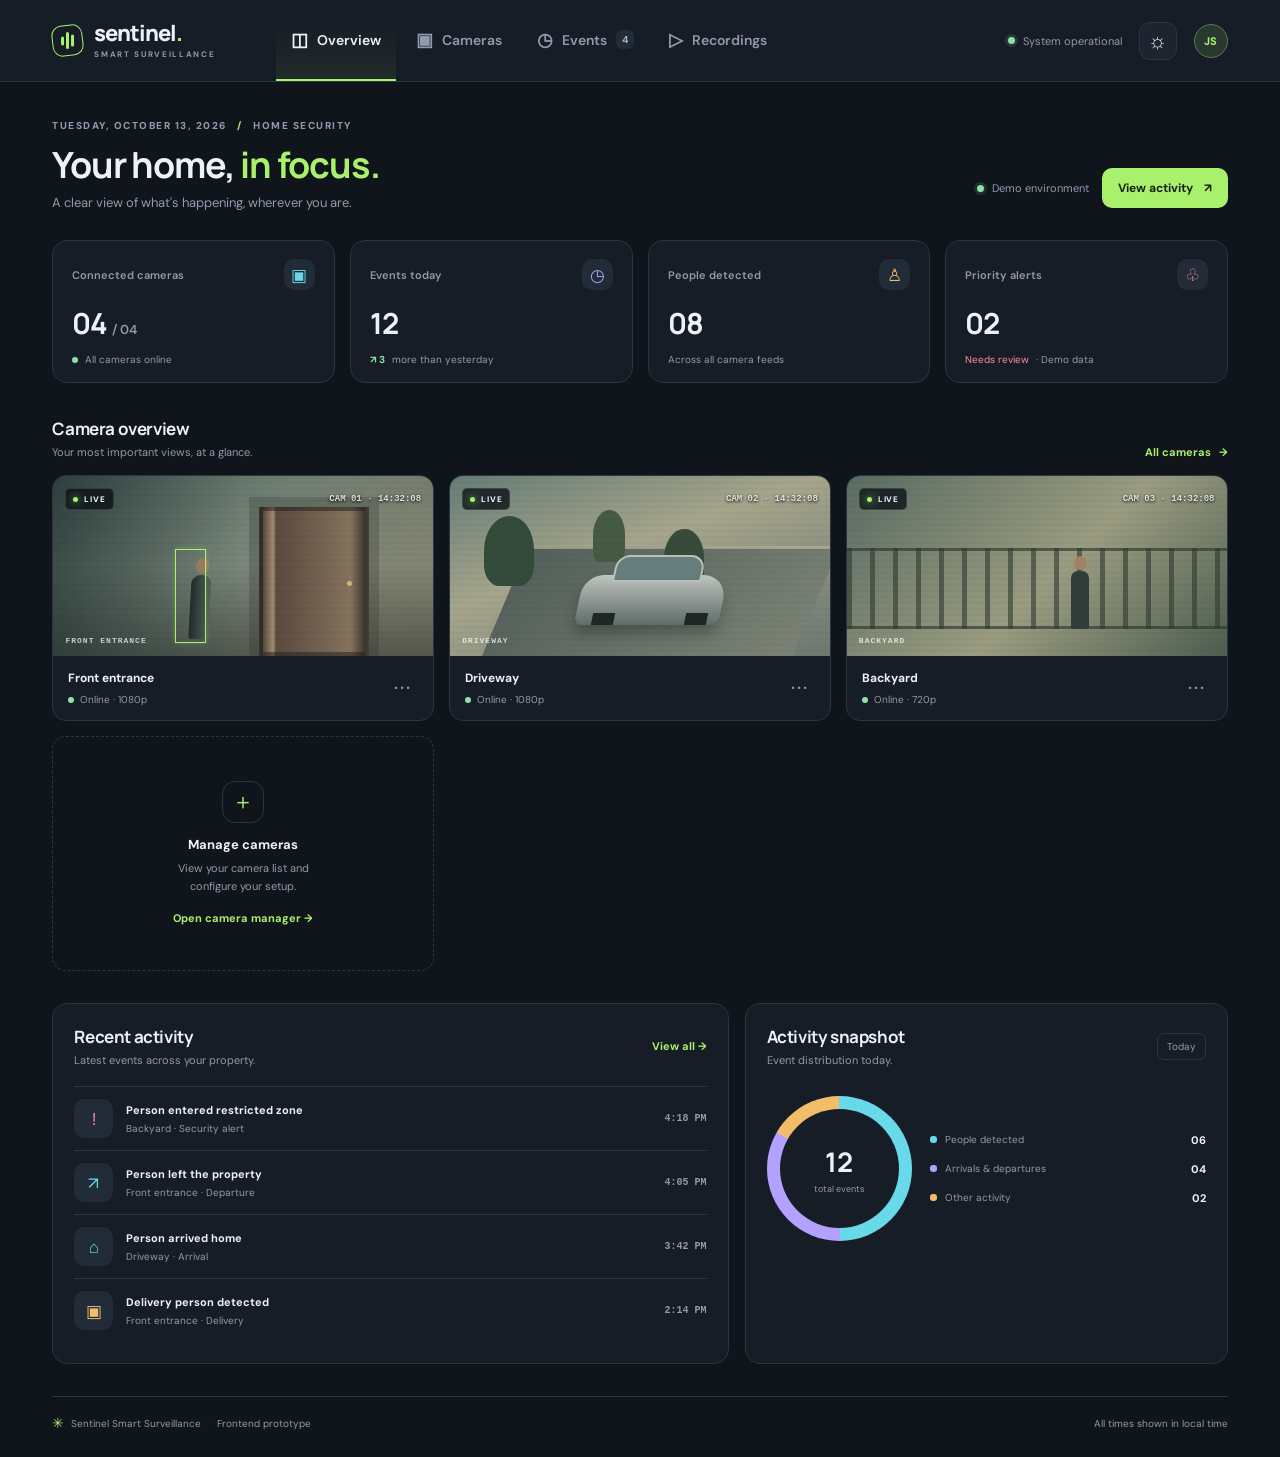
==== index.html @ b03c3290 "Initial commit: Smart Surviliance" ====
<!doctype html>
<html lang="en">
<head>
  <meta charset="utf-8">
  <meta name="viewport" content="width=device-width, initial-scale=1">
  <meta name="theme-color" content="#11151d">
  <title>Sentinel — Smart Surveillance</title>
  <link rel="preconnect" href="https://fonts.googleapis.com">
  <link rel="preconnect" href="https://fonts.gstatic.com" crossorigin>
  <link href="https://fonts.googleapis.com/css2?family=DM+Sans:wght@400;500;600;700&family=Manrope:wght@400;500;600;700;800&display=swap" rel="stylesheet">
  <link rel="stylesheet" href="styles.css">
</head>
<body>
  <div class="app-shell">
    <header class="topbar">
      <a class="brand" href="#" aria-label="Sentinel home" data-page="overview">
        <span class="brand-mark"><span></span><span></span><span></span></span>
        <span class="brand-name">sentinel<span class="brand-dot">.</span><small>SMART SURVEILLANCE</small></span>
      </a>
      <nav class="main-nav" aria-label="Main navigation">
        <button class="nav-link active" data-page="overview"><span class="nav-icon">◫</span> Overview</button>
        <button class="nav-link" data-page="cameras"><span class="nav-icon">▣</span> Cameras</button>
        <button class="nav-link" data-page="events"><span class="nav-icon">◷</span> Events <span class="nav-count">4</span></button>
        <button class="nav-link" data-page="recordings"><span class="nav-icon">▷</span> Recordings</button>
      </nav>
      <div class="top-actions">
        <div class="system-status"><span class="status-dot"></span><span>System operational</span></div>
        <button id="themeToggle" class="icon-button theme-toggle" aria-label="Switch to light mode" title="Switch theme"><span id="themeIcon">☼</span></button>
        <button class="avatar" title="Demo profile">JS</button>
      </div>
      <button class="mobile-menu" id="mobileMenu" aria-label="Toggle navigation">☰</button>
    </header>

    <main class="main-content">
      <section class="page-view active" id="page-overview">
        <div class="page-heading">
          <div><p class="eyebrow">TUESDAY, OCTOBER 13, 2026 <span class="eyebrow-separator">/</span> HOME SECURITY</p><h1>Your home, <span>in focus.</span></h1><p class="subheading">A clear view of what's happening, wherever you are.</p></div>
          <div class="heading-actions"><span class="last-updated"><span class="status-dot"></span> Demo environment</span><button class="button button-primary" data-page="events">View activity <span>↗</span></button></div>
        </div>

        <div class="stats-grid">
          <article class="stat-card"><div class="stat-top"><span class="stat-label">Connected cameras</span><span class="stat-icon cyan">▣</span></div><div class="stat-value">04 <span class="stat-unit">/ 04</span></div><div class="stat-foot"><span class="mini-dot green"></span> All cameras online</div></article>
          <article class="stat-card"><div class="stat-top"><span class="stat-label">Events today</span><span class="stat-icon violet">◷</span></div><div class="stat-value">12</div><div class="stat-foot"><span class="trend-up">↗ 3</span> more than yesterday</div></article>
          <article class="stat-card"><div class="stat-top"><span class="stat-label">People detected</span><span class="stat-icon amber">♙</span></div><div class="stat-value">08</div><div class="stat-foot">Across all camera feeds</div></article>
          <article class="stat-card"><div class="stat-top"><span class="stat-label">Priority alerts</span><span class="stat-icon rose">♧</span></div><div class="stat-value">02</div><div class="stat-foot"><span class="alert-word">Needs review</span> · Demo data</div></article>
        </div>

        <div class="section-heading"><div><h2>Camera overview</h2><p>Your most important views, at a glance.</p></div><button class="text-button" data-page="cameras">All cameras <span>→</span></button></div>
        <div class="camera-grid">
          <article class="camera-card"><div class="camera-image scene-entry"><div class="camera-overlay"><span class="live-pill"><i></i> LIVE</span><span class="camera-time">CAM 01 · 14:32:08</span></div><div class="scene-label">FRONT ENTRANCE</div><div class="scene-door"></div><div class="scene-person"></div><div class="detection-box"></div></div><div class="camera-info"><div><h3>Front entrance</h3><p><span class="mini-dot green"></span> Online · 1080p</p></div><button class="more-button" aria-label="Camera options">···</button></div></article>
          <article class="camera-card"><div class="camera-image scene-drive"><div class="camera-overlay"><span class="live-pill"><i></i> LIVE</span><span class="camera-time">CAM 02 · 14:32:08</span></div><div class="scene-label">DRIVEWAY</div><div class="drive-ground"></div><div class="drive-car"></div><div class="drive-tree"></div></div><div class="camera-info"><div><h3>Driveway</h3><p><span class="mini-dot green"></span> Online · 1080p</p></div><button class="more-button" aria-label="Camera options">···</button></div></article>
          <article class="camera-card"><div class="camera-image scene-back"><div class="camera-overlay"><span class="live-pill"><i></i> LIVE</span><span class="camera-time">CAM 03 · 14:32:08</span></div><div class="scene-label">BACKYARD</div><div class="back-fence"></div><div class="back-person"></div></div><div class="camera-info"><div><h3>Backyard</h3><p><span class="mini-dot green"></span> Online · 720p</p></div><button class="more-button" aria-label="Camera options">···</button></div></article>
          <article class="camera-card add-camera-card" data-page="cameras"><div class="add-camera-inner"><span class="add-camera-icon">＋</span><h3>Manage cameras</h3><p>View your camera list and configure your setup.</p><span class="text-button">Open camera manager →</span></div></article>
        </div>

        <div class="lower-grid">
          <section class="panel recent-panel"><div class="section-heading compact"><div><h2>Recent activity</h2><p>Latest events across your property.</p></div><button class="text-button" data-page="events">View all →</button></div><div class="event-list mini-events" id="overviewEvents"></div></section>
          <section class="panel activity-panel"><div class="section-heading compact"><div><h2>Activity snapshot</h2><p>Event distribution today.</p></div><span class="period-chip">Today</span></div><div class="chart-wrap"><div class="donut-chart"><div class="donut-center"><strong>12</strong><span>total events</span></div></div><div class="chart-legend"><div><span class="legend-dot cyan-bg"></span><span>People detected</span><strong>06</strong></div><div><span class="legend-dot violet-bg"></span><span>Arrivals & departures</span><strong>04</strong></div><div><span class="legend-dot amber-bg"></span><span>Other activity</span><strong>02</strong></div></div></div></section>
        </div>
        <footer class="footer-note"><span>✳</span> Sentinel Smart Surveillance <span class="footer-divider">·</span> Frontend prototype <span class="footer-right">All times shown in local time</span></footer>
      </section>

      <section class="page-view" id="page-cameras">
        <div class="page-heading"><div><p class="eyebrow">MONITORING <span class="eyebrow-separator">/</span> CAMERA NETWORK</p><h1>Camera <span>overview.</span></h1><p class="subheading">Your connected views, organized in one place.</p></div><div class="heading-actions"><span class="last-updated"><span class="status-dot"></span> 4 cameras configured</span></div></div>
        <div class="filter-bar"><div class="filter-description"><strong>All cameras</strong><span>4 devices · sample interface</span></div><select id="cameraFilter" aria-label="Filter cameras"><option value="all">All statuses</option><option value="online">Online</option><option value="offline">Offline</option></select></div>
        <div class="camera-grid camera-grid-large" id="allCameras">
          <article class="camera-card" data-status="online"><div class="camera-image scene-entry"><div class="camera-overlay"><span class="live-pill"><i></i> LIVE</span><span class="camera-time">CAM 01</span></div><div class="scene-label">FRONT ENTRANCE</div><div class="scene-door"></div><div class="scene-person"></div><div class="detection-box"></div></div><div class="camera-info"><div><h3>Front entrance</h3><p><span class="mini-dot green"></span> Online · 1080p · 24 FPS</p></div><button class="button button-secondary small" data-demo="camera">Open feed</button></div></article>
          <article class="camera-card" data-status="online"><div class="camera-image scene-drive"><div class="camera-overlay"><span class="live-pill"><i></i> LIVE</span><span class="camera-time">CAM 02</span></div><div class="scene-label">DRIVEWAY</div><div class="drive-ground"></div><div class="drive-car"></div><div class="drive-tree"></div></div><div class="camera-info"><div><h3>Driveway</h3><p><span class="mini-dot green"></span> Online · 1080p · 24 FPS</p></div><button class="button button-secondary small" data-demo="camera">Open feed</button></div></article>
          <article class="camera-card" data-status="online"><div class="camera-image scene-back"><div class="camera-overlay"><span class="live-pill"><i></i> LIVE</span><span class="camera-time">CAM 03</span></div><div class="scene-label">BACKYARD</div><div class="back-fence"></div><div class="back-person"></div></div><div class="camera-info"><div><h3>Backyard</h3><p><span class="mini-dot green"></span> Online · 720p · 20 FPS</p></div><button class="button button-secondary small" data-demo="camera">Open feed</button></div></article>
          <article class="camera-card" data-status="online"><div class="camera-image scene-hall"><div class="camera-overlay"><span class="live-pill"><i></i> LIVE</span><span class="camera-time">CAM 04</span></div><div class="scene-label">LIVING ROOM</div><div class="hall-window"></div><div class="hall-sofa"></div><div class="hall-lamp"></div></div><div class="camera-info"><div><h3>Living room</h3><p><span class="mini-dot green"></span> Online · 1080p · 25 FPS</p></div><button class="button button-secondary small" data-demo="camera">Open feed</button></div></article>
        </div>
        <footer class="footer-note"><span>✳</span> Sentinel Smart Surveillance <span class="footer-divider">·</span> Frontend prototype</footer>
      </section>

      <section class="page-view" id="page-events">
        <div class="page-heading"><div><p class="eyebrow">ACTIVITY CENTER <span class="eyebrow-separator">/</span> EVENT HISTORY</p><h1>Every moment, <span>accounted for.</span></h1><p class="subheading">Search activity and jump to the moment that matters.</p></div><div class="heading-actions"><button class="button button-secondary" id="exportEvents">↓ Export CSV</button></div></div>
        <div class="event-stats"><div><span class="event-stat-label">Events today</span><strong id="eventCount">8</strong></div><div><span class="event-stat-label">Cameras involved</span><strong>4</strong></div><div><span class="event-stat-label">Need review</span><strong>2</strong></div><div><span class="event-stat-label">Latest activity</span><strong class="latest-time">4:18 PM</strong></div></div>
        <div class="filter-bar event-filters"><div class="search-wrap"><span>⌕</span><input type="search" id="eventSearch" placeholder="Search events, cameras..." aria-label="Search events"></div><select id="eventTypeFilter" aria-label="Filter by event type"><option value="all">All event types</option><option value="arrival">Arrivals & departures</option><option value="person">Person detected</option><option value="delivery">Delivery</option><option value="alert">Security alerts</option></select><select id="eventCameraFilter" aria-label="Filter by camera"><option value="all">All cameras</option><option>Front entrance</option><option>Driveway</option><option>Backyard</option><option>Living room</option></select><input type="date" id="eventDateFilter" aria-label="Filter by date"></div>
        <div class="timeline-layout"><div class="timeline-column"><div class="timeline-date"><span class="date-line"></span><span>TODAY · TUESDAY, OCT 13</span><span class="date-line"></span></div><div class="event-list full-events" id="eventList"></div><div class="empty-state hidden" id="emptyEvents"><span>⌕</span><h3>No events found</h3><p>Try adjusting your search or filters.</p><button class="button button-secondary" id="clearFilters">Clear filters</button></div></div>
          <aside class="panel timeline-aside"><span class="aside-icon">◷</span><h3>Nothing slips by.</h3><p>Every detected moment is organized into a searchable timeline, so reviewing activity is simple.</p><div class="aside-divider"></div><div class="aside-stat"><span>Timeline coverage</span><strong>24 hours</strong></div><div class="aside-stat"><span>Clip retention</span><strong>30 days</strong></div><p class="aside-disclaimer">Demo values for prototype only. Recording and retention depend on future backend configuration.</p></aside>
        </div>
        <footer class="footer-note"><span>✳</span> Sentinel Smart Surveillance <span class="footer-divider">·</span> Event data is illustrative <span class="footer-right">Timestamps are sample values</span></footer>
      </section>

      <section class="page-view" id="page-recordings">
        <div class="page-heading"><div><p class="eyebrow">VIDEO LIBRARY <span class="eyebrow-separator">/</span> FOOTAGE</p><h1>Find the <span>moment.</span></h1><p class="subheading">Browse recorded clips by date, camera, or event.</p></div><div class="heading-actions"><button class="button button-primary" id="uploadButton">＋ Add sample video</button><input type="file" id="videoUpload" accept="video/*" hidden></div></div>
        <div class="recording-callout"><span class="callout-icon">▷</span><div><strong>Your footage library starts here.</strong><p>This prototype uses sample entries. Add a local video to preview it in this browser session.</p></div></div>
        <div class="filter-bar"><div class="filter-description"><strong>Recent recordings</strong><span id="recordingCount">3 sample clips</span></div><select id="recordingCameraFilter"><option value="all">All cameras</option><option>Front entrance</option><option>Driveway</option><option>Backyard</option><option>Living room</option></select></div>
        <div class="recording-grid" id="recordingGrid">
          <article class="recording-card" data-camera="Front entrance"><div class="recording-thumb scene-entry"><span class="recording-duration">01:24</span><span class="recording-play">▷</span><span class="recording-camera-label">CAM 01</span></div><div class="recording-info"><h3>Delivery at the front door</h3><p>Front entrance <span>·</span> Today, 2:14 PM</p><button class="text-button recording-open" data-sample="delivery">View details →</button></div></article>
          <article class="recording-card" data-camera="Driveway"><div class="recording-thumb scene-drive"><span class="recording-duration">00:48</span><span class="recording-play">▷</span><span class="recording-camera-label">CAM 02</span></div><div class="recording-info"><h3>Arrival at driveway</h3><p>Driveway <span>·</span> Today, 3:42 PM</p><button class="text-button recording-open" data-sample="arrival">View details →</button></div></article>
          <article class="recording-card" data-camera="Backyard"><div class="recording-thumb scene-back"><span class="recording-duration">02:06</span><span class="recording-play">▷</span><span class="recording-camera-label">CAM 03</span></div><div class="recording-info"><h3>Backyard activity</h3><p>Backyard <span>·</span> Today, 4:18 PM</p><button class="text-button recording-open" data-sample="intrusion">View details →</button></div></article>
        </div>
        <div class="uploaded-preview hidden" id="uploadedPreview"><div class="uploaded-preview-head"><div><h2>Local video preview</h2><p>This file stays in your browser session; it isn't uploaded to a server.</p></div><button class="icon-button" id="closePreview" aria-label="Close video preview">×</button></div><video id="previewVideo" controls playsinline></video></div>
        <footer class="footer-note"><span>✳</span> Sentinel Smart Surveillance <span class="footer-divider">·</span> Local prototype</footer>
      </section>
    </main>
  </div>

  <div class="modal-backdrop hidden" id="eventModal" role="dialog" aria-modal="true" aria-labelledby="modalTitle">
    <div class="event-modal"><button class="modal-close" id="closeModal" aria-label="Close details">×</button><div class="modal-preview scene-entry" id="modalPreview"><span class="modal-camera-tag">CAM 01</span><span class="modal-play">▷</span></div><div class="modal-body"><p class="eyebrow" id="modalEyebrow">EVENT DETAILS</p><h2 id="modalTitle">Delivery person detected</h2><p id="modalDescription"></p><div class="modal-meta"><div><span>Camera</span><strong id="modalCamera"></strong></div><div><span>Timestamp</span><strong id="modalTimestamp"></strong></div><div><span>Event type</span><strong id="modalType"></strong></div><div><span>Clip duration</span><strong id="modalDuration"></strong></div></div><p class="modal-note">This is mock event data. Video playback will be connected when the backend is implemented.</p></div></div>
  </div>
  <div class="toast" id="toast" role="status" aria-live="polite"></div>
  <script src="script.js"></script>
</body>
</html>
---- styles.css ----
:root {
  color-scheme: dark;
  --bg: #10141b;
  --surface: #171d26;
  --surface-2: #1c2430;
  --surface-3: #222c39;
  --line: #2b3543;
  --text: #edf2f8;
  --muted: #8f9bad;
  --soft: #bac4d2;
  --accent: #a9f16c;
  --accent-ink: #172111;
  --cyan: #68d9e9;
  --violet: #b4a0ff;
  --amber: #f1bd69;
  --rose: #ff8c9c;
  --green: #8ee2a4;
  --shadow: 0 18px 45px rgba(0,0,0,.16);
}
[data-theme="light"] {
  color-scheme: light;
  --bg: #f4f6f8;
  --surface: #ffffff;
  --surface-2: #f7f9fb;
  --surface-3: #edf1f5;
  --line: #e0e5eb;
  --text: #18212c;
  --muted: #778394;
  --soft: #526071;
  --accent: #a4e965;
  --accent-ink: #203014;
  --cyan: #159aaf;
  --violet: #7762d6;
  --amber: #ad7418;
  --rose: #d34f68;
  --green: #26864a;
  --shadow: 0 16px 38px rgba(20,35,55,.07);
}
* { box-sizing: border-box; }
html { scroll-behavior: smooth; }
body { margin: 0; background: var(--bg); color: var(--text); font-family: "DM Sans", sans-serif; font-size: 14px; transition: background .2s, color .2s; }
button, input, select { font: inherit; }
button { cursor: pointer; }
button:focus-visible, input:focus-visible, select:focus-visible { outline: 2px solid var(--cyan); outline-offset: 3px; }
.app-shell { max-width: 1600px; margin: 0 auto; min-height: 100vh; }
.topbar { min-height: 82px; padding: 0 4.1%; display: flex; align-items: center; gap: 34px; border-bottom: 1px solid var(--line); background: var(--surface); position: sticky; top: 0; z-index: 20; }
.brand { display: flex; align-items: center; gap: 11px; text-decoration: none; color: var(--text); min-width: 190px; }
.brand-mark { width: 31px; height: 31px; border: 1.5px solid var(--accent); border-radius: 10px; display: flex; align-items: center; justify-content: center; gap: 2px; transform: rotate(-7deg); }
.brand-mark span { display: block; width: 3px; border-radius: 3px; background: var(--accent); transform: rotate(7deg); }
.brand-mark span:nth-child(1) { height: 9px; }.brand-mark span:nth-child(2) { height: 17px; }.brand-mark span:nth-child(3) { height: 12px; }
.brand-name { font: 800 22px Manrope, sans-serif; letter-spacing: -1.1px; line-height: 1; }
.brand-dot { color: var(--accent); }
.brand-name small { display: block; margin-top: 5px; font: 700 8px "DM Sans",sans-serif; letter-spacing: 1.65px; color: var(--muted); }
.main-nav { align-self: stretch; display: flex; align-items: center; gap: 5px; flex: 1; }
.nav-link { height: 100%; border: 0; border-bottom: 2px solid transparent; padding: 0 15px; background: transparent; color: var(--muted); display: flex; align-items: center; gap: 9px; font-weight: 600; white-space: nowrap; transition: color .2s, background .2s; }
.nav-link:hover { color: var(--text); }.nav-link.active { color: var(--text); border-bottom-color: var(--accent); background: linear-gradient(0deg, color-mix(in srgb, var(--accent) 7%, transparent), transparent 70%); }
.nav-icon { font-size: 18px; line-height: 1; }.nav-count { font-size: 10px; border-radius: 6px; padding: 3px 6px; background: var(--surface-3); color: var(--soft); }
.top-actions { display: flex; align-items: center; gap: 17px; margin-left: auto; }
.system-status, .last-updated { display: flex; align-items: center; gap: 8px; color: var(--muted); font-size: 11px; white-space: nowrap; }
.status-dot, .mini-dot { display: inline-block; width: 7px; height: 7px; border-radius: 50%; background: var(--green); box-shadow: 0 0 0 3px color-mix(in srgb, var(--green) 13%, transparent); flex: 0 0 auto; }
.icon-button { width: 38px; height: 38px; border-radius: 11px; border: 1px solid var(--line); background: var(--surface-2); color: var(--text); display: inline-grid; place-items: center; font-size: 21px; transition: transform .15s, background .2s; }
.icon-button:hover { transform: translateY(-1px); background: var(--surface-3); }
.avatar { width: 34px; height: 34px; border: 1px solid color-mix(in srgb, var(--accent) 35%, var(--line)); background: color-mix(in srgb, var(--accent) 13%, var(--surface)); color: var(--accent); border-radius: 50%; font-size: 11px; font-weight: 800; }
.mobile-menu { display: none; background: transparent; color: var(--text); border: 0; font-size: 23px; }
.main-content { padding: 37px 4.1% 25px; }
.page-view { display: none; animation: fadeIn .25s ease; }.page-view.active { display: block; }
@keyframes fadeIn { from { opacity: .35; transform: translateY(4px); } to { opacity: 1; transform: translateY(0); } }
.page-heading { display: flex; justify-content: space-between; align-items: flex-end; gap: 24px; margin-bottom: 29px; }
.eyebrow { margin: 0 0 11px; font-size: 10px; font-weight: 800; letter-spacing: 1.5px; color: var(--muted); }.eyebrow-separator { margin: 0 7px; color: var(--accent); }
h1, h2, h3, p { margin-top: 0; }
h1 { margin-bottom: 8px; font: 700 clamp(27px, 3vw, 36px)/1.2 Manrope, sans-serif; letter-spacing: -1.2px; }h1 span { color: var(--accent); }
.subheading { color: var(--muted); font-size: 13px; margin: 0; }.heading-actions { display: flex; align-items: center; gap: 13px; padding-bottom: 3px; }
.button { border-radius: 10px; padding: 11px 15px; display: inline-flex; align-items: center; justify-content: center; gap: 11px; font-weight: 700; font-size: 12px; border: 1px solid transparent; transition: transform .15s, background .2s; white-space: nowrap; }
.button:hover { transform: translateY(-1px); }.button-primary { background: var(--accent); color: var(--accent-ink); }.button-primary:hover { filter: brightness(1.04); }
.button-secondary { border-color: var(--line); background: var(--surface); color: var(--soft); }.button-secondary:hover { background: var(--surface-2); color: var(--text); }.button.small { padding: 8px 11px; font-size: 11px; }
.text-button { padding: 0; border: 0; background: transparent; color: var(--accent); font-weight: 700; font-size: 11px; display: inline-flex; gap: 8px; align-items: center; white-space: nowrap; }.text-button:hover { opacity: .8; }
.stats-grid { display: grid; grid-template-columns: repeat(4, minmax(0, 1fr)); gap: 15px; margin-bottom: 34px; }
.stat-card { border: 1px solid var(--line); border-radius: 15px; background: var(--surface); padding: 18px 19px 16px; min-width: 0; }
.stat-top { display: flex; justify-content: space-between; align-items: center; gap: 10px; }.stat-label { color: var(--muted); font-size: 11px; font-weight: 600; }.stat-icon { width: 31px; height: 31px; display: grid; place-items: center; border-radius: 10px; font-size: 17px; background: var(--surface-3); }.stat-icon.cyan { color: var(--cyan); }.stat-icon.violet { color: var(--violet); }.stat-icon.amber { color: var(--amber); }.stat-icon.rose { color: var(--rose); }
.stat-value { font: 700 29px Manrope,sans-serif; letter-spacing: -1px; margin: 13px 0 10px; }.stat-unit { font: 600 13px "DM Sans",sans-serif; color: var(--muted); letter-spacing: 0; }.stat-foot { display: flex; align-items: center; gap: 7px; font-size: 10px; color: var(--muted); }.trend-up { color: var(--green); font-weight: 700; }.alert-word { color: var(--rose); }.mini-dot { width: 6px; height: 6px; box-shadow: none; }.mini-dot.green { background: var(--green); }
.section-heading { display: flex; justify-content: space-between; align-items: flex-end; gap: 16px; margin-bottom: 16px; }.section-heading h2 { font: 700 17px Manrope,sans-serif; letter-spacing: -.4px; margin-bottom: 5px; }.section-heading p { margin: 0; font-size: 11px; color: var(--muted); }.section-heading.compact { margin-bottom: 19px; align-items: center; }
.camera-grid { display: grid; grid-template-columns: repeat(3, minmax(0, 1fr)); gap: 15px; margin-bottom: 32px; }.camera-card { border: 1px solid var(--line); background: var(--surface); border-radius: 14px; overflow: hidden; min-width: 0; }.camera-image { height: 180px; position: relative; overflow: hidden; background: #283a3c; isolation: isolate; }.camera-image::before, .recording-thumb::before, .modal-preview::before { content: ""; position: absolute; inset: 0; z-index: 2; pointer-events: none; background: repeating-linear-gradient(0deg, transparent 0 4px, rgba(0,0,0,.1) 5px 6px); opacity: .35; }
.camera-overlay { position: absolute; top: 12px; left: 12px; right: 12px; z-index: 4; display: flex; align-items: center; justify-content: space-between; gap: 8px; }.live-pill { background: rgba(10,16,21,.78); border: 1px solid rgba(255,255,255,.14); color: #f7fbff; font-size: 8px; font-weight: 800; letter-spacing: .8px; padding: 5px 7px; border-radius: 5px; display: inline-flex; align-items: center; gap: 6px; }.live-pill i { width: 5px; height: 5px; background: #a9f16c; border-radius: 50%; box-shadow: 0 0 8px #a9f16c; }.camera-time { font: 600 9px monospace; color: rgba(255,255,255,.82); text-shadow: 0 1px 3px #000; }.scene-label { position: absolute; z-index: 3; bottom: 11px; left: 12px; font: 700 8px monospace; letter-spacing: 1px; color: rgba(255,255,255,.72); }
.scene-entry { background: linear-gradient(135deg,#3a4c4c 0%,#758477 45%,#a59e85 100%); }.scene-entry::after { content:""; position:absolute; inset:0; background: linear-gradient(90deg,rgba(17,32,30,.3),transparent 50%,rgba(15,27,28,.15)), linear-gradient(0deg,rgba(14,22,24,.45),transparent 50%); }
.scene-door { position:absolute; bottom:0; right:17%; width:29%; height:83%; background:linear-gradient(90deg,#57483d,#a08b70 10%,#5b4a3e 13%,#85735e 86%,#3b3730); border:4px solid rgba(35,36,31,.55); box-shadow:0 0 0 10px rgba(40,46,37,.25); z-index:1; }.scene-door::after { content:""; position:absolute; right:12%; top:50%; width:5px; height:5px; border-radius:50%; background:#d4b675; }
.scene-person { position:absolute; z-index:2; width:20px; height:64px; bottom:17px; left:36%; background:linear-gradient(90deg,#202b2a,#52615b); border-radius:9px 9px 3px 3px; transform:skew(-3deg); }.scene-person::before { content:""; position:absolute; top:-17px; left:4px; width:13px; height:16px; border-radius:50%; background:#9a7860; }.detection-box { position:absolute; z-index:3; left:32%; bottom:13px; height:94px; width:31px; border:1px solid #a9f16c; box-shadow:0 0 5px rgba(169,241,108,.3); }
.scene-drive { background:linear-gradient(160deg,#657c76,#a6a58b 42%,#6b7770); }.drive-ground { position:absolute; bottom:-24%; left:12%; width:82%; height:85%; background:linear-gradient(120deg,#535f5a,#7e8577); transform:skew(-23deg); border-top:3px solid rgba(211,208,173,.5); }.drive-car { position:absolute; z-index:2; bottom:17%; left:34%; width:38%; height:28%; background:linear-gradient(#bfc4be,#5e6c6a); border-radius:20px 25px 8px 8px; box-shadow:0 9px 13px rgba(0,0,0,.25); transform:skew(-12deg); }.drive-car::before { content:""; position:absolute; left:20%; right:18%; top:-40%; height:45%; background:#677d7b; border-radius:13px 15px 2px 2px; border:2px solid #b6c1b8; }.drive-car::after { content:""; position:absolute; bottom:0; left:12%; width:15%; height:12px; background:#202626; box-shadow:93px 0 #202626; }.drive-tree { position:absolute; top:22%; left:9%; width:50px; height:70px; background:#344b3c; border-radius:50% 48% 30% 30%; box-shadow:100px -15px 0 -9px #465b43, 175px 8px 0 -5px #384b3a; }
.scene-back { background:linear-gradient(135deg,#596b62,#9a9c80 55%,#4d5d50); }.back-fence { position:absolute; bottom:15%; left:0; right:0; height:45%; border-top:3px solid rgba(47,58,48,.65); border-bottom:3px solid rgba(47,58,48,.65); background:repeating-linear-gradient(90deg,rgba(45,57,47,.6) 0 5px,transparent 5px 23px); }.back-person { position:absolute; z-index:2; bottom:15%; left:59%; width:18px; height:58px; background:#313d38; border-radius:7px 7px 2px 2px; }.back-person::before { content:""; position:absolute; top:-15px; left:3px; width:13px; height:14px; border-radius:50%; background:#a18068; }
.scene-hall { background:linear-gradient(120deg,#7b786a,#c2b59b 40%,#736e5e); }.hall-window { position:absolute; top:15%; left:14%; width:28%; height:40%; border:7px solid #574f42; background:linear-gradient(135deg,#99b7b3,#dae0ca); }.hall-sofa { position:absolute; bottom:13%; left:20%; width:60%; height:35%; background:#6b6d60; border-radius:10px 10px 2px 2px; box-shadow:inset 0 8px rgba(255,255,255,.08); }.hall-lamp { position:absolute; right:13%; top:20%; width:5px; height:60px; background:#4b473c; }.hall-lamp::before { content:""; position:absolute; top:-8px; left:-12px; width:29px; height:20px; background:#e5d9b8; border-radius:50% 50% 3px 3px; }
.camera-info { display: flex; justify-content: space-between; align-items: center; padding: 14px 15px; gap: 8px; }.camera-info h3, .recording-info h3 { font-size: 12px; font-weight: 700; margin: 0 0 7px; }.camera-info p, .recording-info p { margin: 0; font-size: 10px; color: var(--muted); display: flex; align-items: center; gap: 6px; }.more-button { border: 0; background: transparent; color: var(--muted); font-size: 21px; letter-spacing: 2px; }.add-camera-card { display: grid; place-items: center; background: transparent; border-style: dashed; min-height: 235px; cursor: pointer; transition: border-color .2s, background .2s; }.add-camera-card:hover { border-color: var(--accent); background: color-mix(in srgb, var(--accent) 4%, transparent); }.add-camera-inner { text-align: center; max-width: 210px; padding: 25px; }.add-camera-icon { display: inline-grid; place-items: center; width: 42px; height: 42px; border: 1px solid var(--line); border-radius: 13px; font-size: 22px; color: var(--accent); margin-bottom: 13px; }.add-camera-inner h3 { font-size: 13px; margin-bottom: 7px; }.add-camera-inner p { font-size: 11px; line-height: 1.6; color: var(--muted); margin-bottom: 13px; }
.lower-grid { display: grid; grid-template-columns: 1.4fr 1fr; gap: 16px; }.panel { background: var(--surface); border: 1px solid var(--line); border-radius: 15px; padding: 21px; min-width: 0; }.mini-events { display: flex; flex-direction: column; }.mini-event { display: grid; grid-template-columns: 40px minmax(0,1fr) auto; align-items: center; gap: 12px; padding: 12px 0; border-top: 1px solid var(--line); cursor: pointer; }.mini-event:hover .mini-event-title, .event-row:hover .event-title { color: var(--accent); }.event-symbol { width: 39px; height: 39px; display: grid; place-items: center; border-radius: 11px; background: var(--surface-3); font-size: 17px; }.event-symbol.delivery { color: var(--amber); }.event-symbol.arrival { color: var(--cyan); }.event-symbol.person { color: var(--violet); }.event-symbol.alert { color: var(--rose); }.mini-event-title { font-size: 11px; font-weight: 700; margin-bottom: 5px; transition: color .2s; }.mini-event-sub { color: var(--muted); font-size: 10px; }.event-time { color: var(--muted); font: 600 10px monospace; white-space: nowrap; }.period-chip { border: 1px solid var(--line); border-radius: 7px; padding: 6px 9px; color: var(--muted); font-size: 10px; }
.chart-wrap { display: flex; align-items: center; justify-content: space-around; gap: 18px; padding: 10px 0 3px; }.donut-chart { width: 145px; height: 145px; flex: 0 0 auto; border-radius: 50%; background: conic-gradient(var(--cyan) 0 50%, var(--violet) 50% 83.3%, var(--amber) 83.3% 100%); display: grid; place-items: center; position: relative; }.donut-chart::after { content:""; position:absolute; inset:13px; border-radius:50%; background:var(--surface); }.donut-center { z-index:1; display:flex; flex-direction:column; align-items:center; gap:3px; }.donut-center strong { font:700 27px Manrope,sans-serif; }.donut-center span { font-size:9px; color:var(--muted); }.chart-legend { display:flex; flex-direction:column; gap:15px; flex:1; min-width:0; }.chart-legend div { display:grid; grid-template-columns:8px minmax(0,1fr) auto; gap:7px; align-items:center; font-size:10px; color:var(--muted); }.chart-legend strong { color:var(--text); font-size:11px; }.legend-dot { width:7px; height:7px; border-radius:3px; }.cyan-bg { background:var(--cyan); }.violet-bg { background:var(--violet); }.amber-bg { background:var(--amber); }
.footer-note { border-top: 1px solid var(--line); margin-top: 32px; padding-top: 17px; color: var(--muted); font-size: 10px; display: flex; align-items: center; gap: 7px; }.footer-note > span:first-child { color: var(--accent); font-size: 14px; }.footer-divider { color: var(--line); }.footer-right { margin-left: auto; }
.filter-bar { display:flex; align-items:center; gap:12px; padding:13px 15px; border:1px solid var(--line); background:var(--surface); border-radius:13px; margin-bottom:19px; }.filter-description { display:flex; flex-direction:column; gap:4px; margin-right:auto; }.filter-description strong { font-size:12px; }.filter-description span { font-size:10px; color:var(--muted); }.filter-bar select, .filter-bar input { border:1px solid var(--line); border-radius:8px; padding:10px 11px; background:var(--surface-2); color:var(--soft); outline:none; font-size:11px; max-width:100%; }.filter-bar select { min-width:135px; }.filter-bar input[type="date"] { color-scheme:dark; }.search-wrap { display:flex; align-items:center; gap:8px; border:1px solid var(--line); border-radius:8px; padding:0 10px; background:var(--surface-2); flex:1; min-width:160px; }.search-wrap span { font-size:20px; color:var(--muted); }.search-wrap input { flex:1; border:0; background:transparent; padding:10px 0; min-width:0; }.event-stats { display:grid; grid-template-columns:repeat(4,minmax(0,1fr)); border:1px solid var(--line); border-radius:13px; background:var(--surface); margin-bottom:19px; }.event-stats > div { padding:15px 19px; display:flex; flex-direction:column; gap:7px; border-right:1px solid var(--line); min-width:0; }.event-stats > div:last-child { border:0; }.event-stat-label { font-size:10px; color:var(--muted); }.event-stats strong { font:700 20px Manrope,sans-serif; }.event-stats .latest-time { font-size:17px; }
.timeline-layout { display:grid; grid-template-columns:minmax(0,1fr) 255px; gap:20px; align-items:start; }.timeline-column { min-width:0; }.timeline-date { display:flex; align-items:center; gap:12px; color:var(--muted); font-size:9px; letter-spacing:1.2px; font-weight:800; margin:7px 0 16px; }.date-line { height:1px; background:var(--line); flex:1; }.event-row { display:grid; grid-template-columns:67px 12px minmax(0,1fr); gap:12px; position:relative; padding-bottom:16px; cursor:pointer; }.event-row:not(:last-child)::after { content:""; position:absolute; left:84px; top:19px; bottom:-1px; width:1px; background:var(--line); }.event-row-time { padding-top:16px; text-align:right; font:600 10px monospace; color:var(--muted); white-space:nowrap; }.timeline-node { position:relative; z-index:1; width:9px; height:9px; margin-top:20px; border:2px solid var(--accent); background:var(--bg); border-radius:50%; }.event-row.important .timeline-node { border-color:var(--rose); box-shadow:0 0 0 4px color-mix(in srgb, var(--rose) 12%, transparent); }.event-card { display:grid; grid-template-columns:105px minmax(0,1fr) auto; align-items:center; gap:14px; border:1px solid var(--line); background:var(--surface); border-radius:12px; padding:10px; min-width:0; transition:border-color .2s, transform .15s; }.event-row:hover .event-card { border-color:color-mix(in srgb, var(--accent) 45%, var(--line)); transform:translateY(-1px); }.event-thumb { height:77px; border-radius:8px; position:relative; overflow:hidden; background:#35443d; }.event-thumb .scene-person, .event-thumb .scene-door, .event-thumb .drive-car, .event-thumb .back-person { transform:scale(.75); transform-origin:bottom center; }.event-thumb-tag { position:absolute; left:7px; top:7px; background:rgba(8,12,16,.7); color:white; padding:4px 5px; border-radius:4px; font:700 7px monospace; z-index:4; }.event-card-content { min-width:0; }.event-type-label { color:var(--muted); text-transform:uppercase; letter-spacing:.9px; font-size:8px; font-weight:800; margin-bottom:6px; }.event-title { font-size:12px; font-weight:700; margin-bottom:5px; transition:color .2s; }.event-description { font-size:10px; color:var(--muted); line-height:1.5; margin-bottom:7px; }.event-metadata { display:flex; align-items:center; flex-wrap:wrap; gap:7px 12px; color:var(--muted); font-size:9px; }.event-metadata span { display:inline-flex; align-items:center; gap:5px; }.event-status { align-self:start; margin-top:3px; padding:5px 7px; border-radius:6px; font-size:8px; font-weight:800; white-space:nowrap; }.event-status.review { color:var(--rose); background:color-mix(in srgb,var(--rose) 12%,transparent); }.event-status.logged { color:var(--green); background:color-mix(in srgb,var(--green) 11%,transparent); }.event-status.info { color:var(--cyan); background:color-mix(in srgb,var(--cyan) 11%,transparent); }.timeline-aside { position:sticky; top:105px; }.aside-icon { width:40px; height:40px; border-radius:12px; background:color-mix(in srgb,var(--accent) 12%,transparent); color:var(--accent); display:grid; place-items:center; font-size:22px; margin-bottom:15px; }.timeline-aside h3 { font:700 16px Manrope,sans-serif; margin-bottom:8px; }.timeline-aside > p { font-size:11px; line-height:1.7; color:var(--muted); }.aside-divider { height:1px; background:var(--line); margin:19px 0; }.aside-stat { display:flex; align-items:center; justify-content:space-between; gap:8px; margin-bottom:12px; font-size:10px; color:var(--muted); }.aside-stat strong { font-size:10px; color:var(--text); }.timeline-aside .aside-disclaimer { margin:17px 0 0; padding-top:13px; border-top:1px solid var(--line); font-size:9px; }.empty-state { text-align:center; border:1px dashed var(--line); border-radius:13px; padding:45px 20px; }.empty-state > span { font-size:30px; color:var(--muted); }.empty-state h3 { margin:8px 0; }.empty-state p { color:var(--muted); font-size:12px; }.hidden { display:none !important; }
.recording-callout { display:flex; align-items:center; gap:14px; padding:16px; border:1px solid color-mix(in srgb,var(--accent) 25%,var(--line)); background:color-mix(in srgb,var(--accent) 5%,var(--surface)); border-radius:12px; margin-bottom:21px; }.callout-icon { width:38px; height:38px; display:grid; place-items:center; border-radius:10px; background:color-mix(in srgb,var(--accent) 13%,transparent); color:var(--accent); font-size:20px; }.recording-callout strong { font-size:12px; }.recording-callout p { margin:5px 0 0; color:var(--muted); font-size:11px; }.recording-grid { display:grid; grid-template-columns:repeat(3,minmax(0,1fr)); gap:16px; }.recording-card { border:1px solid var(--line); border-radius:13px; overflow:hidden; background:var(--surface); }.recording-thumb { height:190px; position:relative; overflow:hidden; }.recording-thumb.scene-entry .scene-door, .recording-thumb.scene-entry .scene-person, .recording-thumb.scene-drive .drive-ground, .recording-thumb.scene-drive .drive-car, .recording-thumb.scene-drive .drive-tree, .recording-thumb.scene-back .back-fence, .recording-thumb.scene-back .back-person { display:block; position:absolute; }.recording-thumb.scene-entry .scene-door { right:15%; height:85%; width:30%; }.recording-thumb.scene-entry .scene-person { left:35%; }.recording-thumb.scene-drive .drive-car { bottom:20%; }.recording-duration, .recording-camera-label { position:absolute; z-index:4; bottom:9px; background:rgba(0,0,0,.7); color:white; padding:5px 6px; border-radius:4px; font:600 9px monospace; }.recording-duration { right:9px; }.recording-camera-label { left:9px; }.recording-play { position:absolute; z-index:4; left:50%; top:50%; transform:translate(-50%,-50%); width:42px; height:42px; border-radius:50%; border:1px solid rgba(255,255,255,.6); background:rgba(0,0,0,.4); color:white; display:grid; place-items:center; padding-left:3px; font-size:18px; }.recording-info { padding:15px; }.recording-info h3 { font-size:12px; }.recording-info p { margin-bottom:14px; }.recording-info p span { opacity:.5; }.uploaded-preview { margin-top:25px; padding:18px; border:1px solid var(--line); background:var(--surface); border-radius:14px; }.uploaded-preview-head { display:flex; align-items:flex-start; justify-content:space-between; }.uploaded-preview-head h2 { font:700 16px Manrope,sans-serif; margin-bottom:5px; }.uploaded-preview-head p { color:var(--muted); font-size:11px; }.uploaded-preview video { width:100%; max-height:540px; border-radius:9px; background:#000; }
.modal-backdrop { position:fixed; inset:0; z-index:50; background:rgba(4,7,10,.74); backdrop-filter:blur(7px); display:grid; place-items:center; padding:20px; }.event-modal { width:min(600px,100%); border:1px solid var(--line); border-radius:17px; background:var(--surface); overflow:hidden; position:relative; box-shadow:var(--shadow); animation:fadeIn .2s ease; }.modal-close { position:absolute; z-index:5; top:12px; right:12px; width:32px; height:32px; border:1px solid rgba(255,255,255,.2); border-radius:9px; background:rgba(0,0,0,.5); color:white; font-size:22px; }.modal-preview { height:210px; position:relative; overflow:hidden; }.modal-camera-tag { position:absolute; top:13px; left:13px; z-index:4; padding:6px 8px; background:rgba(0,0,0,.6); color:white; border-radius:5px; font:700 9px monospace; }.modal-play { position:absolute; z-index:4; top:50%; left:50%; transform:translate(-50%,-50%); display:grid; place-items:center; width:46px; height:46px; border-radius:50%; border:1px solid rgba(255,255,255,.5); color:white; background:rgba(0,0,0,.3); font-size:19px; padding-left:3px; }.modal-body { padding:24px; }.modal-body h2 { font:700 22px Manrope,sans-serif; margin-bottom:8px; }.modal-body > p:not(.eyebrow) { color:var(--muted); line-height:1.6; font-size:12px; }.modal-meta { display:grid; grid-template-columns:repeat(2,minmax(0,1fr)); gap:13px; margin:19px 0; }.modal-meta div { padding:12px; border:1px solid var(--line); border-radius:9px; display:flex; flex-direction:column; gap:6px; }.modal-meta span { color:var(--muted); font-size:10px; }.modal-meta strong { font-size:11px; }.modal-body .modal-note { font-size:10px !important; padding-top:13px; border-top:1px solid var(--line); margin-bottom:0; }
.toast { position:fixed; z-index:80; bottom:24px; left:50%; transform:translate(-50%,20px); opacity:0; pointer-events:none; padding:12px 17px; border:1px solid var(--line); border-radius:10px; background:var(--surface-2); color:var(--text); box-shadow:var(--shadow); font-size:12px; transition:opacity .2s,transform .2s; max-width:calc(100vw - 30px); text-align:center; }.toast.show { opacity:1; transform:translate(-50%,0); }
@media (min-width:1500px) { .camera-image { height:210px; }.main-content { padding-top:45px; } }
@media (max-width:1150px) { .topbar { gap:17px; padding:0 3%; }.brand { min-width:165px; }.brand-name { font-size:20px; }.nav-link { padding:0 10px; }.system-status { display:none; }.main-content { padding-left:3%; padding-right:3%; }.stats-grid { gap:10px; }.stat-card { padding:15px; }.camera-image { height:150px; }.chart-wrap { flex-direction:column; }.chart-legend { width:100%; }.timeline-layout { grid-template-columns:minmax(0,1fr) 220px; gap:13px; }.event-card { grid-template-columns:85px minmax(0,1fr); }.event-status { display:none; }.event-thumb { height:72px; } }
@media (max-width:850px) { .topbar { min-height:72px; flex-wrap:wrap; gap:12px; }.brand { min-width:0; }.main-nav { order:5; flex-basis:100%; display:none; min-height:48px; overflow-x:auto; }.main-nav.mobile-open { display:flex; }.nav-link { height:48px; }.top-actions { margin-left:auto; }.mobile-menu { display:block; }.main-content { padding-top:27px; }.stats-grid { grid-template-columns:repeat(2,minmax(0,1fr)); }.camera-grid { grid-template-columns:repeat(2,minmax(0,1fr)); }.lower-grid { grid-template-columns:1fr; }.chart-wrap { flex-direction:row; }.timeline-layout { grid-template-columns:1fr; }.timeline-aside { position:static; }.event-filters { flex-wrap:wrap; }.event-filters .search-wrap { flex-basis:100%; }.event-filters select, .event-filters input { flex:1; min-width:0; }.recording-grid { grid-template-columns:repeat(2,minmax(0,1fr)); } }
@media (max-width:560px) { .topbar { padding:0 16px; }.brand-name { font-size:19px; }.brand-name small { font-size:7px; }.top-actions { gap:8px; }.avatar { display:none; }.main-content { padding:24px 15px; }.page-heading { align-items:flex-start; flex-direction:column; gap:17px; margin-bottom:23px; }.heading-actions { width:100%; justify-content:space-between; }.heading-actions .last-updated { font-size:10px; }.stats-grid { gap:9px; }.stat-card { padding:13px; border-radius:12px; }.stat-label { font-size:10px; }.stat-value { font-size:25px; }.stat-foot { font-size:9px; }.camera-grid { gap:10px; }.camera-image { height:130px; }.camera-info { padding:11px; }.camera-info h3 { font-size:11px; }.camera-info p { font-size:9px; }.add-camera-card { min-height:200px; }.add-camera-inner { padding:12px; }.add-camera-inner p { font-size:10px; }.panel { padding:15px; }.chart-wrap { flex-direction:column; }.donut-chart { width:132px; height:132px; }.chart-legend { gap:11px; }.footer-right { display:none; }.filter-bar { flex-wrap:wrap; padding:11px; gap:9px; }.filter-description { flex-basis:100%; }.filter-bar select, .filter-bar input { flex:1; min-width:0; width:100%; }.event-stats { grid-template-columns:repeat(2,minmax(0,1fr)); }.event-stats > div { padding:13px; border-bottom:1px solid var(--line); }.event-stats > div:nth-child(2) { border-right:0; }.event-stats > div:nth-child(3), .event-stats > div:nth-child(4) { border-bottom:0; }.timeline-date { font-size:8px; gap:7px; }.event-row { grid-template-columns:48px 10px minmax(0,1fr); gap:8px; }.event-row:not(:last-child)::after { left:57px; }.event-row-time { font-size:9px; }.event-card { grid-template-columns:70px minmax(0,1fr); gap:9px; padding:8px; }.event-thumb { height:67px; }.event-title { font-size:11px; }.event-description { display:none; }.event-metadata { gap:5px; font-size:8px; }.event-type-label { font-size:7px; }.recording-grid { grid-template-columns:1fr; }.recording-thumb { height:190px; }.modal-preview { height:155px; }.modal-body { padding:18px; }.modal-body h2 { font-size:19px; }.modal-meta { gap:8px; }.modal-meta div { padding:10px; }.event-modal { max-height:calc(100vh - 30px); overflow-y:auto; } }
@media (prefers-reduced-motion:reduce) { *,*::before,*::after { animation-duration:.01ms !important; transition-duration:.01ms !important; scroll-behavior:auto !important; } }
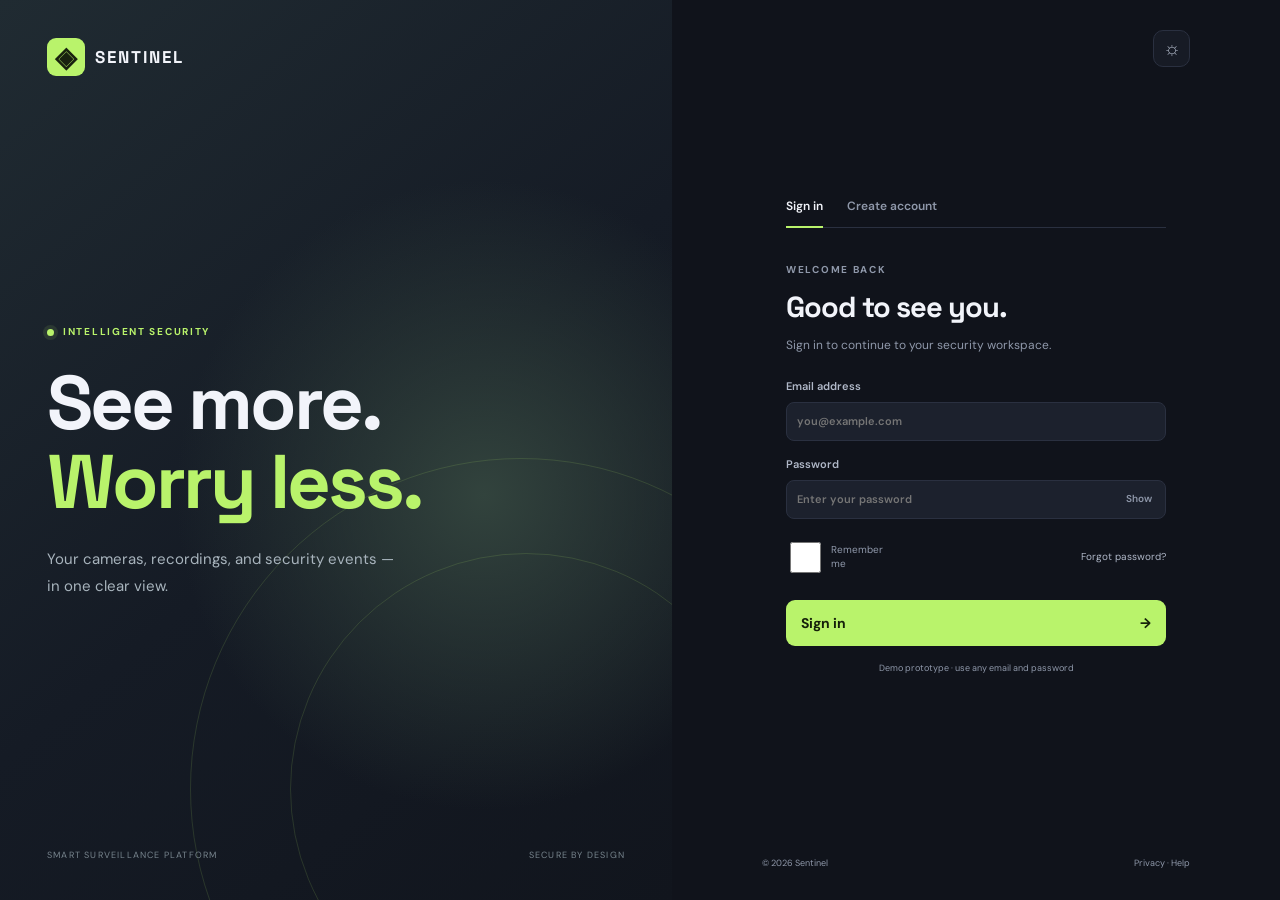
==== commit 1f14a375: "Initial commit: UI new version" ====
--- a/index.html
+++ b/index.html
@@ -1,106 +1,175 @@
-<!doctype html>
+<!DOCTYPE html>
 <html lang="en">
 <head>
-  <meta charset="utf-8">
-  <meta name="viewport" content="width=device-width, initial-scale=1">
-  <meta name="theme-color" content="#11151d">
+  <meta charset="UTF-8" />
+  <meta name="viewport" content="width=device-width, initial-scale=1.0" />
+  <meta name="theme-color" content="#10131b" />
   <title>Sentinel — Smart Surveillance</title>
   <link rel="preconnect" href="https://fonts.googleapis.com">
   <link rel="preconnect" href="https://fonts.gstatic.com" crossorigin>
-  <link href="https://fonts.googleapis.com/css2?family=DM+Sans:wght@400;500;600;700&family=Manrope:wght@400;500;600;700;800&display=swap" rel="stylesheet">
-  <link rel="stylesheet" href="styles.css">
+  <link href="https://fonts.googleapis.com/css2?family=DM+Sans:wght@400;500;600;700&family=Space+Grotesk:wght@400;500;600;700&display=swap" rel="stylesheet">
+  <link rel="stylesheet" href="styles.css" />
 </head>
 <body>
-  <div class="app-shell">
-    <header class="topbar">
-      <a class="brand" href="#" aria-label="Sentinel home" data-page="overview">
-        <span class="brand-mark"><span></span><span></span><span></span></span>
-        <span class="brand-name">sentinel<span class="brand-dot">.</span><small>SMART SURVEILLANCE</small></span>
-      </a>
-      <nav class="main-nav" aria-label="Main navigation">
-        <button class="nav-link active" data-page="overview"><span class="nav-icon">◫</span> Overview</button>
-        <button class="nav-link" data-page="cameras"><span class="nav-icon">▣</span> Cameras</button>
-        <button class="nav-link" data-page="events"><span class="nav-icon">◷</span> Events <span class="nav-count">4</span></button>
-        <button class="nav-link" data-page="recordings"><span class="nav-icon">▷</span> Recordings</button>
+  <section id="authScreen" class="auth-screen">
+    <div class="auth-visual">
+      <div class="brand brand-large"><span class="brand-mark">◈</span><span>SENTINEL</span></div>
+      <div class="visual-copy">
+        <span class="eyebrow"><span class="pulse-dot"></span> INTELLIGENT SECURITY</span>
+        <h1>See more.<br><span>Worry less.</span></h1>
+        <p>Your cameras, recordings, and security events — in one clear view.</p>
+      </div>
+      <div class="auth-visual-footer"><span>SMART SURVEILLANCE PLATFORM</span><span>SECURE BY DESIGN</span></div>
+    </div>
+    <div class="auth-panel">
+      <div class="auth-top"><span class="mobile-brand brand"><span class="brand-mark">◈</span><span>SENTINEL</span></span><button id="authThemeBtn" class="icon-btn" aria-label="Toggle theme">☼</button></div>
+      <div class="auth-form-wrap">
+        <div class="auth-tabs"><button class="auth-tab active" data-auth="signin">Sign in</button><button class="auth-tab" data-auth="signup">Create account</button></div>
+        <div id="signinForm" class="auth-form">
+          <span class="eyebrow">WELCOME BACK</span><h2>Good to see you.</h2><p class="muted">Sign in to continue to your security workspace.</p>
+          <label>Email address<input id="signInEmail" type="email" placeholder="you@example.com" autocomplete="email" required /></label>
+          <label>Password<div class="password-wrap"><input id="signInPassword" type="password" placeholder="Enter your password" autocomplete="current-password" required /><button class="show-password" data-target="signInPassword" type="button">Show</button></div></label>
+          <div class="form-row"><label class="check-label"><input type="checkbox" /> Remember me</label><a href="#" id="forgotLink">Forgot password?</a></div>
+          <button id="signInBtn" class="primary-btn full-btn">Sign in <span>→</span></button>
+          <p class="auth-note">Demo prototype · use any email and password</p>
+          <p id="authMessage" class="auth-message" role="status"></p>
+        </div>
+        <div id="signupForm" class="auth-form hidden">
+          <span class="eyebrow">GET STARTED</span><h2>Create your space.</h2><p class="muted">Set up your account to manage your cameras.</p>
+          <label>Full name<input id="signUpName" type="text" placeholder="Your name" autocomplete="name" required /></label>
+          <label>Email address<input id="signUpEmail" type="email" placeholder="you@example.com" autocomplete="email" required /></label>
+          <label>Password<div class="password-wrap"><input id="signUpPassword" type="password" placeholder="Create a password" autocomplete="new-password" required /><button class="show-password" data-target="signUpPassword" type="button">Show</button></div></label>
+          <button id="signUpBtn" class="primary-btn full-btn">Create account <span>→</span></button>
+          <p class="auth-note">Demo only: account details stay in this browser session.</p>
+          <p id="signUpMessage" class="auth-message" role="status"></p>
+        </div>
+      </div>
+      <div class="auth-bottom"><span>© 2026 Sentinel</span><span>Privacy · Help</span></div>
+    </div>
+  </section>
+
+  <div id="appShell" class="app-shell hidden">
+    <aside id="sidebar" class="sidebar">
+      <a class="brand" href="#" data-page="overview"><span class="brand-mark">◈</span><span>SENTINEL</span></a>
+      <div class="workspace-label">WORKSPACE <span>⌄</span></div>
+      <div class="workspace-card"><div class="workspace-icon">⌂</div><div><strong>My Property</strong><small>Personal workspace</small></div><span class="chevron">⌄</span></div>
+      <div class="nav-label">MONITOR</div>
+      <nav class="main-nav">
+        <button class="nav-item active" data-page="overview"><span class="nav-icon">▦</span> Overview</button>
+        <button class="nav-item" data-page="cameras"><span class="nav-icon">▣</span> Cameras <span class="nav-count">4</span></button>
+        <button class="nav-item" data-page="events"><span class="nav-icon">◷</span> Events & timeline <span class="nav-count alert-count">3</span></button>
+        <button class="nav-item" data-page="recordings"><span class="nav-icon">▶</span> Recording archive</button>
       </nav>
-      <div class="top-actions">
-        <div class="system-status"><span class="status-dot"></span><span>System operational</span></div>
-        <button id="themeToggle" class="icon-button theme-toggle" aria-label="Switch to light mode" title="Switch theme"><span id="themeIcon">☼</span></button>
-        <button class="avatar" title="Demo profile">JS</button>
+      <div class="nav-label">PREFERENCES</div>
+      <nav class="main-nav">
+        <button class="nav-item" data-page="knownpeople"><span class="nav-icon">♙</span> Known people</button>
+        <button class="nav-item" data-page="settings"><span class="nav-icon">⚙</span> Settings</button>
+      </nav>
+      <div class="sidebar-spacer"></div>
+      <div class="storage-card"><div class="storage-head"><span>Storage used</span><strong>68%</strong></div><div class="storage-bar"><span></span></div><small>68 GB of 100 GB <span>↗</span></small></div>
+      <div class="sidebar-help"><div class="help-icon">?</div><div><strong>Need a hand?</strong><small>Visit help centre</small></div><span>↗</span></div>
+      <div class="sidebar-user">
+        <div class="avatar" id="sidebarAvatar">JS</div><div class="user-lines"><strong id="sidebarName">Jules Shastri</strong><small id="sidebarEmail">jules@example.com</small></div>
+        <button id="sidebarUserMenuBtn" class="dots-btn" aria-label="User menu">•••</button>
       </div>
-      <button class="mobile-menu" id="mobileMenu" aria-label="Toggle navigation">☰</button>
-    </header>
+    </aside>
 
-    <main class="main-content">
-      <section class="page-view active" id="page-overview">
-        <div class="page-heading">
-          <div><p class="eyebrow">TUESDAY, OCTOBER 13, 2026 <span class="eyebrow-separator">/</span> HOME SECURITY</p><h1>Your home, <span>in focus.</span></h1><p class="subheading">A clear view of what's happening, wherever you are.</p></div>
-          <div class="heading-actions"><span class="last-updated"><span class="status-dot"></span> Demo environment</span><button class="button button-primary" data-page="events">View activity <span>↗</span></button></div>
+    <main class="main-area">
+      <header class="topbar">
+        <div class="breadcrumb"><span>Workspace</span><span class="crumb-slash">/</span><strong id="pageCrumb">Overview</strong></div>
+        <div class="top-actions">
+          <div class="system-status"><span class="pulse-dot"></span> All systems normal</div>
+          <button id="themeBtn" class="icon-btn" aria-label="Toggle theme" title="Toggle light/dark mode">☼</button>
+          <button class="icon-btn notification-btn" id="notificationBtn" aria-label="Notifications">♧<i></i></button>
+          <div class="profile-wrap">
+            <button id="profileBtn" class="profile-button"><span class="avatar" id="topAvatar">JS</span><span class="profile-name" id="topName">Jules Shastri</span><span class="chevron">⌄</span></button>
+            <div id="profileMenu" class="profile-menu hidden">
+              <div class="profile-menu-top"><div class="avatar" id="menuAvatar">JS</div><div><strong id="menuName">Jules Shastri</strong><small id="menuEmail">jules@example.com</small></div></div>
+              <button id="profileHelpBtn">ⓘ &nbsp; Help & support</button><div class="menu-divider"></div><button id="signOutBtn" class="signout-btn">↪ &nbsp; Sign out</button>
+            </div>
+          </div>
         </div>
+      </header>
 
-        <div class="stats-grid">
-          <article class="stat-card"><div class="stat-top"><span class="stat-label">Connected cameras</span><span class="stat-icon cyan">▣</span></div><div class="stat-value">04 <span class="stat-unit">/ 04</span></div><div class="stat-foot"><span class="mini-dot green"></span> All cameras online</div></article>
-          <article class="stat-card"><div class="stat-top"><span class="stat-label">Events today</span><span class="stat-icon violet">◷</span></div><div class="stat-value">12</div><div class="stat-foot"><span class="trend-up">↗ 3</span> more than yesterday</div></article>
-          <article class="stat-card"><div class="stat-top"><span class="stat-label">People detected</span><span class="stat-icon amber">♙</span></div><div class="stat-value">08</div><div class="stat-foot">Across all camera feeds</div></article>
-          <article class="stat-card"><div class="stat-top"><span class="stat-label">Priority alerts</span><span class="stat-icon rose">♧</span></div><div class="stat-value">02</div><div class="stat-foot"><span class="alert-word">Needs review</span> · Demo data</div></article>
-        </div>
+      <div class="content">
+        <section id="page-overview" class="page active">
+          <div class="page-heading"><div><div class="eyebrow">TUESDAY, OCTOBER 13, 2026</div><h1>Good evening<span class="heading-period">.</span></h1><p>Here’s what’s happening around your property.</p></div><button class="secondary-btn" data-page="events">View all events <span>→</span></button></div>
+          <div class="stat-grid">
+            <article class="stat-card"><div class="stat-top"><span>Connected cameras</span><span class="stat-icon cyan">▣</span></div><div class="stat-value">4 <span class="stat-sub">/ 4 online</span></div><div class="stat-foot"><span class="tiny-green">● All connected</span><span class="muted">Across your property</span></div></article>
+            <article class="stat-card"><div class="stat-top"><span>Events today</span><span class="stat-icon purple">◷</span></div><div class="stat-value">18 <span class="stat-sub positive">+4</span></div><div class="stat-foot"><span class="muted">Compared to yesterday</span><span class="sparkline">⌁⌁⌁</span></div></article>
+            <article class="stat-card"><div class="stat-top"><span>Recording status</span><span class="stat-icon green">●</span></div><div class="stat-value">Active</div><div class="stat-foot"><span class="tiny-green">● Continuous recording</span><span class="muted">Demo status</span></div></article>
+            <article class="stat-card"><div class="stat-top"><span>Storage usage</span><span class="stat-icon amber">▤</span></div><div class="stat-value">68 <span class="stat-sub">GB / 100 GB</span></div><div class="mini-progress"><span></span></div><div class="stat-foot"><span class="muted">32 GB remaining</span><span class="muted">68%</span></div></article>
+          </div>
+          <div class="section-heading"><div><h2>Camera overview</h2><p>Quick look at your monitored areas.</p></div><button class="text-btn" data-page="cameras">All cameras <span>→</span></button></div>
+          <div class="camera-grid">
+            <article class="camera-card"><div class="camera-preview preview-drive"><span class="preview-label"><i class="record-dot"></i> DEMO FEED</span><span class="camera-overlay">CAM 01</span><div class="scene-road"></div></div><div class="camera-info"><div><strong>Driveway</strong><small><span class="online-dot"></span> Online · 1080p</small></div><button class="dots-btn camera-more" data-camera="Driveway">•••</button></div></article>
+            <article class="camera-card"><div class="camera-preview preview-front"><span class="preview-label"><i class="record-dot"></i> DEMO FEED</span><span class="camera-overlay">CAM 02</span><div class="scene-door"></div></div><div class="camera-info"><div><strong>Front entrance</strong><small><span class="online-dot"></span> Online · 1080p</small></div><button class="dots-btn camera-more" data-camera="Front entrance">•••</button></div></article>
+            <article class="camera-card"><div class="camera-preview preview-back"><span class="preview-label"><i class="record-dot"></i> DEMO FEED</span><span class="camera-overlay">CAM 03</span><div class="scene-garden"></div></div><div class="camera-info"><div><strong>Back garden</strong><small><span class="online-dot"></span> Online · 720p</small></div><button class="dots-btn camera-more" data-camera="Back garden">•••</button></div></article>
+          </div>
+          <div class="bottom-grid">
+            <section class="panel recent-panel"><div class="panel-heading"><div><h2>Recent events</h2><p>Latest activity detected around your property.</p></div><button class="text-btn" data-page="events">See all <span>→</span></button></div><div id="recentEvents" class="event-list"></div></section>
+            <section class="panel archive-panel"><div class="panel-heading"><div><h2>Recording archive</h2><p>Browse saved footage by hour.</p></div><span class="panel-icon">▤</span></div><div class="archive-callout"><div class="archive-graphic">▶</div><div><strong>Find a moment, fast.</strong><p>Choose a camera and jump to any recorded hour.</p></div></div><button class="primary-btn full-btn" data-page="recordings">Open recording archive <span>→</span></button><div class="archive-meta"><span>▣ Hourly segments</span><span>◷ Date filters</span></div></section>
+          </div>
+        </section>
 
-        <div class="section-heading"><div><h2>Camera overview</h2><p>Your most important views, at a glance.</p></div><button class="text-button" data-page="cameras">All cameras <span>→</span></button></div>
-        <div class="camera-grid">
-          <article class="camera-card"><div class="camera-image scene-entry"><div class="camera-overlay"><span class="live-pill"><i></i> LIVE</span><span class="camera-time">CAM 01 · 14:32:08</span></div><div class="scene-label">FRONT ENTRANCE</div><div class="scene-door"></div><div class="scene-person"></div><div class="detection-box"></div></div><div class="camera-info"><div><h3>Front entrance</h3><p><span class="mini-dot green"></span> Online · 1080p</p></div><button class="more-button" aria-label="Camera options">···</button></div></article>
-          <article class="camera-card"><div class="camera-image scene-drive"><div class="camera-overlay"><span class="live-pill"><i></i> LIVE</span><span class="camera-time">CAM 02 · 14:32:08</span></div><div class="scene-label">DRIVEWAY</div><div class="drive-ground"></div><div class="drive-car"></div><div class="drive-tree"></div></div><div class="camera-info"><div><h3>Driveway</h3><p><span class="mini-dot green"></span> Online · 1080p</p></div><button class="more-button" aria-label="Camera options">···</button></div></article>
-          <article class="camera-card"><div class="camera-image scene-back"><div class="camera-overlay"><span class="live-pill"><i></i> LIVE</span><span class="camera-time">CAM 03 · 14:32:08</span></div><div class="scene-label">BACKYARD</div><div class="back-fence"></div><div class="back-person"></div></div><div class="camera-info"><div><h3>Backyard</h3><p><span class="mini-dot green"></span> Online · 720p</p></div><button class="more-button" aria-label="Camera options">···</button></div></article>
-          <article class="camera-card add-camera-card" data-page="cameras"><div class="add-camera-inner"><span class="add-camera-icon">＋</span><h3>Manage cameras</h3><p>View your camera list and configure your setup.</p><span class="text-button">Open camera manager →</span></div></article>
-        </div>
+        <section id="page-cameras" class="page">
+          <div class="page-heading"><div><div class="eyebrow">MONITORING</div><h1>Your cameras<span class="heading-period">.</span></h1><p>Manage camera status and access footage from each monitored area.</p></div><button class="primary-btn" id="addCameraBtn">＋ Add camera</button></div>
+          <div class="filter-row"><div class="search-wrap"><span>⌕</span><input id="cameraSearch" placeholder="Search cameras..." /></div><div class="filter-pills"><button class="filter-pill active" data-camera-filter="all">All cameras <span>4</span></button><button class="filter-pill" data-camera-filter="online">Online <span>4</span></button><button class="filter-pill" data-camera-filter="offline">Offline <span>0</span></button></div></div>
+          <div id="allCamerasGrid" class="camera-grid large-camera-grid"></div>
+          <div class="notice-strip"><span class="notice-icon">ⓘ</span><div><strong>Prototype camera feeds</strong><p>These are visual placeholders. Connect a camera source in the backend to display live video.</p></div></div>
+        </section>
 
-        <div class="lower-grid">
-          <section class="panel recent-panel"><div class="section-heading compact"><div><h2>Recent activity</h2><p>Latest events across your property.</p></div><button class="text-button" data-page="events">View all →</button></div><div class="event-list mini-events" id="overviewEvents"></div></section>
-          <section class="panel activity-panel"><div class="section-heading compact"><div><h2>Activity snapshot</h2><p>Event distribution today.</p></div><span class="period-chip">Today</span></div><div class="chart-wrap"><div class="donut-chart"><div class="donut-center"><strong>12</strong><span>total events</span></div></div><div class="chart-legend"><div><span class="legend-dot cyan-bg"></span><span>People detected</span><strong>06</strong></div><div><span class="legend-dot violet-bg"></span><span>Arrivals & departures</span><strong>04</strong></div><div><span class="legend-dot amber-bg"></span><span>Other activity</span><strong>02</strong></div></div></div></section>
-        </div>
-        <footer class="footer-note"><span>✳</span> Sentinel Smart Surveillance <span class="footer-divider">·</span> Frontend prototype <span class="footer-right">All times shown in local time</span></footer>
-      </section>
+        <section id="page-knownpeople" class="page">
+          <div class="page-heading"><div><div class="eyebrow">FACE ENROLLMENT</div><h1>Known people<span class="heading-period">.</span></h1><p>Enroll residents and trusted visitors for a future face-recognition model.</p></div></div>
+          <div class="notice-strip face-notice"><span class="notice-icon">ⓘ</span><div><strong>Prototype only — face recognition is not running yet</strong><p>This page previews enrollment only. Photos remain in this browser session and are not uploaded. Enroll people only with informed permission. Real matching, secure storage, and deletion controls must be implemented in the backend.</p></div></div>
+          <div class="known-people-layout">
+            <section class="panel enrollment-panel"><div class="panel-heading"><div><h2>Enroll a person</h2><p>Add a clear, front-facing image and a label.</p></div><span class="panel-icon">＋</span></div>
+              <form id="knownPersonForm" class="known-person-form">
+                <label>Full name<input id="knownPersonName" type="text" placeholder="e.g. Alex Sharma" required maxlength="80"></label>
+                <label>Relationship<select id="knownPersonRelation"><option>Resident</option><option>Family member</option><option>Trusted visitor</option><option>Caregiver</option></select></label>
+                <label>Face photo<input id="knownPersonPhoto" type="file" accept="image/*" required></label>
+                <div id="facePhotoPreview" class="face-photo-preview"><span>♙</span><p>Photo preview will appear here</p></div>
+                <label class="consent-check"><input id="faceConsent" type="checkbox" required><span>I have permission to enroll this person for face recognition, and they understand how it may be used.</span></label>
+                <button class="primary-btn full-btn" type="submit">＋ Add to known people <span>→</span></button><p id="knownPersonMessage" class="auth-message" role="status"></p>
+              </form>
+            </section>
+            <section class="panel known-list-panel"><div class="panel-heading"><div><h2>Enrolled people</h2><p id="knownPeopleCount">0 people enrolled in this session.</p></div><span class="archive-badge">LOCAL DEMO</span></div>
+              <div id="knownPeopleList" class="known-people-list"><div class="empty-state"><span>♙</span><strong>No people enrolled yet</strong><p>Add a person using the form. The prototype will show their profile here.</p></div></div>
+              <p class="small-note">This frontend does not create face embeddings, train a CNN, or identify people in camera footage.</p>
+            </section>
+          </div>
+        </section>
 
-      <section class="page-view" id="page-cameras">
-        <div class="page-heading"><div><p class="eyebrow">MONITORING <span class="eyebrow-separator">/</span> CAMERA NETWORK</p><h1>Camera <span>overview.</span></h1><p class="subheading">Your connected views, organized in one place.</p></div><div class="heading-actions"><span class="last-updated"><span class="status-dot"></span> 4 cameras configured</span></div></div>
-        <div class="filter-bar"><div class="filter-description"><strong>All cameras</strong><span>4 devices · sample interface</span></div><select id="cameraFilter" aria-label="Filter cameras"><option value="all">All statuses</option><option value="online">Online</option><option value="offline">Offline</option></select></div>
-        <div class="camera-grid camera-grid-large" id="allCameras">
-          <article class="camera-card" data-status="online"><div class="camera-image scene-entry"><div class="camera-overlay"><span class="live-pill"><i></i> LIVE</span><span class="camera-time">CAM 01</span></div><div class="scene-label">FRONT ENTRANCE</div><div class="scene-door"></div><div class="scene-person"></div><div class="detection-box"></div></div><div class="camera-info"><div><h3>Front entrance</h3><p><span class="mini-dot green"></span> Online · 1080p · 24 FPS</p></div><button class="button button-secondary small" data-demo="camera">Open feed</button></div></article>
-          <article class="camera-card" data-status="online"><div class="camera-image scene-drive"><div class="camera-overlay"><span class="live-pill"><i></i> LIVE</span><span class="camera-time">CAM 02</span></div><div class="scene-label">DRIVEWAY</div><div class="drive-ground"></div><div class="drive-car"></div><div class="drive-tree"></div></div><div class="camera-info"><div><h3>Driveway</h3><p><span class="mini-dot green"></span> Online · 1080p · 24 FPS</p></div><button class="button button-secondary small" data-demo="camera">Open feed</button></div></article>
-          <article class="camera-card" data-status="online"><div class="camera-image scene-back"><div class="camera-overlay"><span class="live-pill"><i></i> LIVE</span><span class="camera-time">CAM 03</span></div><div class="scene-label">BACKYARD</div><div class="back-fence"></div><div class="back-person"></div></div><div class="camera-info"><div><h3>Backyard</h3><p><span class="mini-dot green"></span> Online · 720p · 20 FPS</p></div><button class="button button-secondary small" data-demo="camera">Open feed</button></div></article>
-          <article class="camera-card" data-status="online"><div class="camera-image scene-hall"><div class="camera-overlay"><span class="live-pill"><i></i> LIVE</span><span class="camera-time">CAM 04</span></div><div class="scene-label">LIVING ROOM</div><div class="hall-window"></div><div class="hall-sofa"></div><div class="hall-lamp"></div></div><div class="camera-info"><div><h3>Living room</h3><p><span class="mini-dot green"></span> Online · 1080p · 25 FPS</p></div><button class="button button-secondary small" data-demo="camera">Open feed</button></div></article>
-        </div>
-        <footer class="footer-note"><span>✳</span> Sentinel Smart Surveillance <span class="footer-divider">·</span> Frontend prototype</footer>
-      </section>
+        <section id="page-recordings" class="page">
+          <div class="page-heading"><div><div class="eyebrow">VIDEO LIBRARY</div><h1>Recording archive<span class="heading-period">.</span></h1><p>Browse saved footage by camera, date, and hour.</p></div><button class="secondary-btn" id="importVideoBtn">↑ Preview local video</button></div>
+          <div class="archive-layout">
+            <section class="panel archive-browser">
+              <div class="archive-controls"><label>Camera<select id="archiveCamera"><option>Driveway</option><option>Front entrance</option><option>Back garden</option><option>Living room</option></select></label><label>Date<input id="archiveDate" type="date" value="2026-10-13" /></label><label>Recording type<select id="recordingType"><option>All recordings</option><option>Continuous</option><option>Event clips</option></select></label></div>
+              <div class="archive-summary"><div><strong id="archiveDateTitle">Tuesday, October 13</strong><span id="archiveSummaryText">8 sample hourly segments · demo archive</span></div><span class="archive-badge"><i class="record-dot"></i> SAMPLE DATA</span></div>
+              <div class="hourly-heading"><span>HOUR</span><span>FOOTAGE AVAILABILITY</span><span>CLIPS</span></div>
+              <div id="hourlyList" class="hourly-list"></div>
+              <div class="archive-legend"><span><i class="legend-dot has-footage"></i> Sample footage available</span><span><i class="legend-dot no-footage"></i> No sample footage</span></div>
+            </section>
+            <section class="panel playback-panel"><div class="panel-heading"><div><h2>Playback</h2><p id="playbackSubhead">Select an hour to preview its recording.</p></div><span class="panel-icon">▶</span></div><div id="videoStage" class="video-stage"><div class="video-placeholder"><span class="play-large">▶</span><strong>No hour selected</strong><p>Choose an available hour from the archive.</p></div></div><div class="playback-meta"><div><span>CAMERA</span><strong id="playCamera">Driveway</strong></div><div><span>SELECTED HOUR</span><strong id="playHour">—</strong></div></div><div class="playback-actions"><button id="playLocalBtn" class="primary-btn" disabled>▶ Play preview</button><button id="downloadInfoBtn" class="secondary-btn">Recording details</button></div><p class="small-note">A selected hour represents an archive slot. Real saved video requires backend recording and storage integration.</p></section>
+          </div>
+          <input id="localVideoInput" type="file" accept="video/*" hidden />
+        </section>
 
-      <section class="page-view" id="page-events">
-        <div class="page-heading"><div><p class="eyebrow">ACTIVITY CENTER <span class="eyebrow-separator">/</span> EVENT HISTORY</p><h1>Every moment, <span>accounted for.</span></h1><p class="subheading">Search activity and jump to the moment that matters.</p></div><div class="heading-actions"><button class="button button-secondary" id="exportEvents">↓ Export CSV</button></div></div>
-        <div class="event-stats"><div><span class="event-stat-label">Events today</span><strong id="eventCount">8</strong></div><div><span class="event-stat-label">Cameras involved</span><strong>4</strong></div><div><span class="event-stat-label">Need review</span><strong>2</strong></div><div><span class="event-stat-label">Latest activity</span><strong class="latest-time">4:18 PM</strong></div></div>
-        <div class="filter-bar event-filters"><div class="search-wrap"><span>⌕</span><input type="search" id="eventSearch" placeholder="Search events, cameras..." aria-label="Search events"></div><select id="eventTypeFilter" aria-label="Filter by event type"><option value="all">All event types</option><option value="arrival">Arrivals & departures</option><option value="person">Person detected</option><option value="delivery">Delivery</option><option value="alert">Security alerts</option></select><select id="eventCameraFilter" aria-label="Filter by camera"><option value="all">All cameras</option><option>Front entrance</option><option>Driveway</option><option>Backyard</option><option>Living room</option></select><input type="date" id="eventDateFilter" aria-label="Filter by date"></div>
-        <div class="timeline-layout"><div class="timeline-column"><div class="timeline-date"><span class="date-line"></span><span>TODAY · TUESDAY, OCT 13</span><span class="date-line"></span></div><div class="event-list full-events" id="eventList"></div><div class="empty-state hidden" id="emptyEvents"><span>⌕</span><h3>No events found</h3><p>Try adjusting your search or filters.</p><button class="button button-secondary" id="clearFilters">Clear filters</button></div></div>
-          <aside class="panel timeline-aside"><span class="aside-icon">◷</span><h3>Nothing slips by.</h3><p>Every detected moment is organized into a searchable timeline, so reviewing activity is simple.</p><div class="aside-divider"></div><div class="aside-stat"><span>Timeline coverage</span><strong>24 hours</strong></div><div class="aside-stat"><span>Clip retention</span><strong>30 days</strong></div><p class="aside-disclaimer">Demo values for prototype only. Recording and retention depend on future backend configuration.</p></aside>
-        </div>
-        <footer class="footer-note"><span>✳</span> Sentinel Smart Surveillance <span class="footer-divider">·</span> Event data is illustrative <span class="footer-right">Timestamps are sample values</span></footer>
-      </section>
+        <section id="page-events" class="page">
+          <div class="page-heading"><div><div class="eyebrow">ACTIVITY LOG</div><h1>Events & timeline<span class="heading-period">.</span></h1><p>Understand what happened, and when.</p></div><button class="secondary-btn" id="exportEventsBtn">↓ Export CSV</button></div>
+          <div class="event-stats"><div class="event-stat"><span class="event-stat-icon purple">◉</span><div><strong>18</strong><small>Events today</small></div></div><div class="event-stat"><span class="event-stat-icon cyan">♙</span><div><strong>12</strong><small>People detected</small></div></div><div class="event-stat"><span class="event-stat-icon amber">▣</span><div><strong>3</strong><small>Deliveries</small></div></div><div class="event-stat"><span class="event-stat-icon green">↗</span><div><strong>3</strong><small>Arrivals / departures</small></div></div></div>
+          <div class="panel events-panel"><div class="events-toolbar"><div class="search-wrap"><span>⌕</span><input id="eventSearch" placeholder="Search events, cameras, people..." /></div><select id="eventTypeFilter"><option value="all">All event types</option><option value="person">Person detected</option><option value="delivery">Delivery</option><option value="arrival">Arrival / departure</option><option value="motion">Motion detected</option></select><input id="eventDateFilter" type="date" value="2026-10-13" /></div><div class="timeline-date"><span class="date-marker">13</span><div><strong id="timelineDateTitle">Tuesday, October 13</strong><small>Today · Local time</small></div><span class="timeline-count" id="eventCount">8 events</span></div><div id="eventTimeline" class="event-timeline"></div><div id="noEvents" class="empty-state hidden"><span>⌕</span><strong>No matching events</strong><p>Try changing your search or filters.</p></div></div>
+        </section>
 
-      <section class="page-view" id="page-recordings">
-        <div class="page-heading"><div><p class="eyebrow">VIDEO LIBRARY <span class="eyebrow-separator">/</span> FOOTAGE</p><h1>Find the <span>moment.</span></h1><p class="subheading">Browse recorded clips by date, camera, or event.</p></div><div class="heading-actions"><button class="button button-primary" id="uploadButton">＋ Add sample video</button><input type="file" id="videoUpload" accept="video/*" hidden></div></div>
-        <div class="recording-callout"><span class="callout-icon">▷</span><div><strong>Your footage library starts here.</strong><p>This prototype uses sample entries. Add a local video to preview it in this browser session.</p></div></div>
-        <div class="filter-bar"><div class="filter-description"><strong>Recent recordings</strong><span id="recordingCount">3 sample clips</span></div><select id="recordingCameraFilter"><option value="all">All cameras</option><option>Front entrance</option><option>Driveway</option><option>Backyard</option><option>Living room</option></select></div>
-        <div class="recording-grid" id="recordingGrid">
-          <article class="recording-card" data-camera="Front entrance"><div class="recording-thumb scene-entry"><span class="recording-duration">01:24</span><span class="recording-play">▷</span><span class="recording-camera-label">CAM 01</span></div><div class="recording-info"><h3>Delivery at the front door</h3><p>Front entrance <span>·</span> Today, 2:14 PM</p><button class="text-button recording-open" data-sample="delivery">View details →</button></div></article>
-          <article class="recording-card" data-camera="Driveway"><div class="recording-thumb scene-drive"><span class="recording-duration">00:48</span><span class="recording-play">▷</span><span class="recording-camera-label">CAM 02</span></div><div class="recording-info"><h3>Arrival at driveway</h3><p>Driveway <span>·</span> Today, 3:42 PM</p><button class="text-button recording-open" data-sample="arrival">View details →</button></div></article>
-          <article class="recording-card" data-camera="Backyard"><div class="recording-thumb scene-back"><span class="recording-duration">02:06</span><span class="recording-play">▷</span><span class="recording-camera-label">CAM 03</span></div><div class="recording-info"><h3>Backyard activity</h3><p>Backyard <span>·</span> Today, 4:18 PM</p><button class="text-button recording-open" data-sample="intrusion">View details →</button></div></article>
-        </div>
-        <div class="uploaded-preview hidden" id="uploadedPreview"><div class="uploaded-preview-head"><div><h2>Local video preview</h2><p>This file stays in your browser session; it isn't uploaded to a server.</p></div><button class="icon-button" id="closePreview" aria-label="Close video preview">×</button></div><video id="previewVideo" controls playsinline></video></div>
-        <footer class="footer-note"><span>✳</span> Sentinel Smart Surveillance <span class="footer-divider">·</span> Local prototype</footer>
-      </section>
+        <section id="page-settings" class="page">
+          <div class="page-heading"><div><div class="eyebrow">YOUR WORKSPACE</div><h1>Account settings<span class="heading-period">.</span></h1><p>Manage your profile and workspace preferences.</p></div></div>
+          <div class="settings-layout"><div class="settings-nav panel"><button class="settings-tab active">Personal details</button><button class="settings-tab" id="securityTab">Sign-in & security</button><button class="settings-tab" id="preferencesTab">Preferences</button></div><section class="panel settings-card"><div class="panel-heading"><div><h2>Personal details</h2><p>Update the details associated with your account.</p></div></div><div class="settings-avatar-row"><div class="avatar avatar-xl" id="settingsAvatar">JS</div><div><strong>Profile photo</strong><p class="muted">Your initials are used in this prototype.</p></div></div><form id="profileForm" class="settings-form"><label>Full name<input id="profileNameInput" type="text" value="Jules Shastri" required /></label><label>Email address<input id="profileEmailInput" type="email" value="jules@example.com" required /></label><label>Workspace name<input id="workspaceNameInput" type="text" value="My Property" /></label><button class="primary-btn" type="submit">Save changes <span>→</span></button><p id="settingsMessage" class="auth-message" role="status"></p></form></section></div>
+        </section>
+      </div>
     </main>
   </div>
-
-  <div class="modal-backdrop hidden" id="eventModal" role="dialog" aria-modal="true" aria-labelledby="modalTitle">
-    <div class="event-modal"><button class="modal-close" id="closeModal" aria-label="Close details">×</button><div class="modal-preview scene-entry" id="modalPreview"><span class="modal-camera-tag">CAM 01</span><span class="modal-play">▷</span></div><div class="modal-body"><p class="eyebrow" id="modalEyebrow">EVENT DETAILS</p><h2 id="modalTitle">Delivery person detected</h2><p id="modalDescription"></p><div class="modal-meta"><div><span>Camera</span><strong id="modalCamera"></strong></div><div><span>Timestamp</span><strong id="modalTimestamp"></strong></div><div><span>Event type</span><strong id="modalType"></strong></div><div><span>Clip duration</span><strong id="modalDuration"></strong></div></div><p class="modal-note">This is mock event data. Video playback will be connected when the backend is implemented.</p></div></div>
-  </div>
-  <div class="toast" id="toast" role="status" aria-live="polite"></div>
+  <div id="toast" class="toast" role="status"></div>
+  <div id="modalBackdrop" class="modal-backdrop hidden"><div class="modal-card"><button id="closeModal" class="modal-close">×</button><div id="modalContent"></div></div></div>
   <script src="script.js"></script>
 </body>
-</html>
+</html>
--- a/styles.css
+++ b/styles.css
@@ -1,103 +1,2607 @@
-:root {
-  color-scheme: dark;
-  --bg: #10141b;
-  --surface: #171d26;
-  --surface-2: #1c2430;
-  --surface-3: #222c39;
-  --line: #2b3543;
-  --text: #edf2f8;
-  --muted: #8f9bad;
-  --soft: #bac4d2;
-  --accent: #a9f16c;
-  --accent-ink: #172111;
-  --cyan: #68d9e9;
-  --violet: #b4a0ff;
-  --amber: #f1bd69;
-  --rose: #ff8c9c;
-  --green: #8ee2a4;
-  --shadow: 0 18px 45px rgba(0,0,0,.16);
-}
-[data-theme="light"] {
-  color-scheme: light;
-  --bg: #f4f6f8;
-  --surface: #ffffff;
-  --surface-2: #f7f9fb;
-  --surface-3: #edf1f5;
-  --line: #e0e5eb;
-  --text: #18212c;
-  --muted: #778394;
-  --soft: #526071;
-  --accent: #a4e965;
-  --accent-ink: #203014;
-  --cyan: #159aaf;
-  --violet: #7762d6;
-  --amber: #ad7418;
-  --rose: #d34f68;
-  --green: #26864a;
-  --shadow: 0 16px 38px rgba(20,35,55,.07);
-}
-* { box-sizing: border-box; }
-html { scroll-behavior: smooth; }
-body { margin: 0; background: var(--bg); color: var(--text); font-family: "DM Sans", sans-serif; font-size: 14px; transition: background .2s, color .2s; }
-button, input, select { font: inherit; }
-button { cursor: pointer; }
-button:focus-visible, input:focus-visible, select:focus-visible { outline: 2px solid var(--cyan); outline-offset: 3px; }
-.app-shell { max-width: 1600px; margin: 0 auto; min-height: 100vh; }
-.topbar { min-height: 82px; padding: 0 4.1%; display: flex; align-items: center; gap: 34px; border-bottom: 1px solid var(--line); background: var(--surface); position: sticky; top: 0; z-index: 20; }
-.brand { display: flex; align-items: center; gap: 11px; text-decoration: none; color: var(--text); min-width: 190px; }
-.brand-mark { width: 31px; height: 31px; border: 1.5px solid var(--accent); border-radius: 10px; display: flex; align-items: center; justify-content: center; gap: 2px; transform: rotate(-7deg); }
-.brand-mark span { display: block; width: 3px; border-radius: 3px; background: var(--accent); transform: rotate(7deg); }
-.brand-mark span:nth-child(1) { height: 9px; }.brand-mark span:nth-child(2) { height: 17px; }.brand-mark span:nth-child(3) { height: 12px; }
-.brand-name { font: 800 22px Manrope, sans-serif; letter-spacing: -1.1px; line-height: 1; }
-.brand-dot { color: var(--accent); }
-.brand-name small { display: block; margin-top: 5px; font: 700 8px "DM Sans",sans-serif; letter-spacing: 1.65px; color: var(--muted); }
-.main-nav { align-self: stretch; display: flex; align-items: center; gap: 5px; flex: 1; }
-.nav-link { height: 100%; border: 0; border-bottom: 2px solid transparent; padding: 0 15px; background: transparent; color: var(--muted); display: flex; align-items: center; gap: 9px; font-weight: 600; white-space: nowrap; transition: color .2s, background .2s; }
-.nav-link:hover { color: var(--text); }.nav-link.active { color: var(--text); border-bottom-color: var(--accent); background: linear-gradient(0deg, color-mix(in srgb, var(--accent) 7%, transparent), transparent 70%); }
-.nav-icon { font-size: 18px; line-height: 1; }.nav-count { font-size: 10px; border-radius: 6px; padding: 3px 6px; background: var(--surface-3); color: var(--soft); }
-.top-actions { display: flex; align-items: center; gap: 17px; margin-left: auto; }
-.system-status, .last-updated { display: flex; align-items: center; gap: 8px; color: var(--muted); font-size: 11px; white-space: nowrap; }
-.status-dot, .mini-dot { display: inline-block; width: 7px; height: 7px; border-radius: 50%; background: var(--green); box-shadow: 0 0 0 3px color-mix(in srgb, var(--green) 13%, transparent); flex: 0 0 auto; }
-.icon-button { width: 38px; height: 38px; border-radius: 11px; border: 1px solid var(--line); background: var(--surface-2); color: var(--text); display: inline-grid; place-items: center; font-size: 21px; transition: transform .15s, background .2s; }
-.icon-button:hover { transform: translateY(-1px); background: var(--surface-3); }
-.avatar { width: 34px; height: 34px; border: 1px solid color-mix(in srgb, var(--accent) 35%, var(--line)); background: color-mix(in srgb, var(--accent) 13%, var(--surface)); color: var(--accent); border-radius: 50%; font-size: 11px; font-weight: 800; }
-.mobile-menu { display: none; background: transparent; color: var(--text); border: 0; font-size: 23px; }
-.main-content { padding: 37px 4.1% 25px; }
-.page-view { display: none; animation: fadeIn .25s ease; }.page-view.active { display: block; }
-@keyframes fadeIn { from { opacity: .35; transform: translateY(4px); } to { opacity: 1; transform: translateY(0); } }
-.page-heading { display: flex; justify-content: space-between; align-items: flex-end; gap: 24px; margin-bottom: 29px; }
-.eyebrow { margin: 0 0 11px; font-size: 10px; font-weight: 800; letter-spacing: 1.5px; color: var(--muted); }.eyebrow-separator { margin: 0 7px; color: var(--accent); }
-h1, h2, h3, p { margin-top: 0; }
-h1 { margin-bottom: 8px; font: 700 clamp(27px, 3vw, 36px)/1.2 Manrope, sans-serif; letter-spacing: -1.2px; }h1 span { color: var(--accent); }
-.subheading { color: var(--muted); font-size: 13px; margin: 0; }.heading-actions { display: flex; align-items: center; gap: 13px; padding-bottom: 3px; }
-.button { border-radius: 10px; padding: 11px 15px; display: inline-flex; align-items: center; justify-content: center; gap: 11px; font-weight: 700; font-size: 12px; border: 1px solid transparent; transition: transform .15s, background .2s; white-space: nowrap; }
-.button:hover { transform: translateY(-1px); }.button-primary { background: var(--accent); color: var(--accent-ink); }.button-primary:hover { filter: brightness(1.04); }
-.button-secondary { border-color: var(--line); background: var(--surface); color: var(--soft); }.button-secondary:hover { background: var(--surface-2); color: var(--text); }.button.small { padding: 8px 11px; font-size: 11px; }
-.text-button { padding: 0; border: 0; background: transparent; color: var(--accent); font-weight: 700; font-size: 11px; display: inline-flex; gap: 8px; align-items: center; white-space: nowrap; }.text-button:hover { opacity: .8; }
-.stats-grid { display: grid; grid-template-columns: repeat(4, minmax(0, 1fr)); gap: 15px; margin-bottom: 34px; }
-.stat-card { border: 1px solid var(--line); border-radius: 15px; background: var(--surface); padding: 18px 19px 16px; min-width: 0; }
-.stat-top { display: flex; justify-content: space-between; align-items: center; gap: 10px; }.stat-label { color: var(--muted); font-size: 11px; font-weight: 600; }.stat-icon { width: 31px; height: 31px; display: grid; place-items: center; border-radius: 10px; font-size: 17px; background: var(--surface-3); }.stat-icon.cyan { color: var(--cyan); }.stat-icon.violet { color: var(--violet); }.stat-icon.amber { color: var(--amber); }.stat-icon.rose { color: var(--rose); }
-.stat-value { font: 700 29px Manrope,sans-serif; letter-spacing: -1px; margin: 13px 0 10px; }.stat-unit { font: 600 13px "DM Sans",sans-serif; color: var(--muted); letter-spacing: 0; }.stat-foot { display: flex; align-items: center; gap: 7px; font-size: 10px; color: var(--muted); }.trend-up { color: var(--green); font-weight: 700; }.alert-word { color: var(--rose); }.mini-dot { width: 6px; height: 6px; box-shadow: none; }.mini-dot.green { background: var(--green); }
-.section-heading { display: flex; justify-content: space-between; align-items: flex-end; gap: 16px; margin-bottom: 16px; }.section-heading h2 { font: 700 17px Manrope,sans-serif; letter-spacing: -.4px; margin-bottom: 5px; }.section-heading p { margin: 0; font-size: 11px; color: var(--muted); }.section-heading.compact { margin-bottom: 19px; align-items: center; }
-.camera-grid { display: grid; grid-template-columns: repeat(3, minmax(0, 1fr)); gap: 15px; margin-bottom: 32px; }.camera-card { border: 1px solid var(--line); background: var(--surface); border-radius: 14px; overflow: hidden; min-width: 0; }.camera-image { height: 180px; position: relative; overflow: hidden; background: #283a3c; isolation: isolate; }.camera-image::before, .recording-thumb::before, .modal-preview::before { content: ""; position: absolute; inset: 0; z-index: 2; pointer-events: none; background: repeating-linear-gradient(0deg, transparent 0 4px, rgba(0,0,0,.1) 5px 6px); opacity: .35; }
-.camera-overlay { position: absolute; top: 12px; left: 12px; right: 12px; z-index: 4; display: flex; align-items: center; justify-content: space-between; gap: 8px; }.live-pill { background: rgba(10,16,21,.78); border: 1px solid rgba(255,255,255,.14); color: #f7fbff; font-size: 8px; font-weight: 800; letter-spacing: .8px; padding: 5px 7px; border-radius: 5px; display: inline-flex; align-items: center; gap: 6px; }.live-pill i { width: 5px; height: 5px; background: #a9f16c; border-radius: 50%; box-shadow: 0 0 8px #a9f16c; }.camera-time { font: 600 9px monospace; color: rgba(255,255,255,.82); text-shadow: 0 1px 3px #000; }.scene-label { position: absolute; z-index: 3; bottom: 11px; left: 12px; font: 700 8px monospace; letter-spacing: 1px; color: rgba(255,255,255,.72); }
-.scene-entry { background: linear-gradient(135deg,#3a4c4c 0%,#758477 45%,#a59e85 100%); }.scene-entry::after { content:""; position:absolute; inset:0; background: linear-gradient(90deg,rgba(17,32,30,.3),transparent 50%,rgba(15,27,28,.15)), linear-gradient(0deg,rgba(14,22,24,.45),transparent 50%); }
-.scene-door { position:absolute; bottom:0; right:17%; width:29%; height:83%; background:linear-gradient(90deg,#57483d,#a08b70 10%,#5b4a3e 13%,#85735e 86%,#3b3730); border:4px solid rgba(35,36,31,.55); box-shadow:0 0 0 10px rgba(40,46,37,.25); z-index:1; }.scene-door::after { content:""; position:absolute; right:12%; top:50%; width:5px; height:5px; border-radius:50%; background:#d4b675; }
-.scene-person { position:absolute; z-index:2; width:20px; height:64px; bottom:17px; left:36%; background:linear-gradient(90deg,#202b2a,#52615b); border-radius:9px 9px 3px 3px; transform:skew(-3deg); }.scene-person::before { content:""; position:absolute; top:-17px; left:4px; width:13px; height:16px; border-radius:50%; background:#9a7860; }.detection-box { position:absolute; z-index:3; left:32%; bottom:13px; height:94px; width:31px; border:1px solid #a9f16c; box-shadow:0 0 5px rgba(169,241,108,.3); }
-.scene-drive { background:linear-gradient(160deg,#657c76,#a6a58b 42%,#6b7770); }.drive-ground { position:absolute; bottom:-24%; left:12%; width:82%; height:85%; background:linear-gradient(120deg,#535f5a,#7e8577); transform:skew(-23deg); border-top:3px solid rgba(211,208,173,.5); }.drive-car { position:absolute; z-index:2; bottom:17%; left:34%; width:38%; height:28%; background:linear-gradient(#bfc4be,#5e6c6a); border-radius:20px 25px 8px 8px; box-shadow:0 9px 13px rgba(0,0,0,.25); transform:skew(-12deg); }.drive-car::before { content:""; position:absolute; left:20%; right:18%; top:-40%; height:45%; background:#677d7b; border-radius:13px 15px 2px 2px; border:2px solid #b6c1b8; }.drive-car::after { content:""; position:absolute; bottom:0; left:12%; width:15%; height:12px; background:#202626; box-shadow:93px 0 #202626; }.drive-tree { position:absolute; top:22%; left:9%; width:50px; height:70px; background:#344b3c; border-radius:50% 48% 30% 30%; box-shadow:100px -15px 0 -9px #465b43, 175px 8px 0 -5px #384b3a; }
-.scene-back { background:linear-gradient(135deg,#596b62,#9a9c80 55%,#4d5d50); }.back-fence { position:absolute; bottom:15%; left:0; right:0; height:45%; border-top:3px solid rgba(47,58,48,.65); border-bottom:3px solid rgba(47,58,48,.65); background:repeating-linear-gradient(90deg,rgba(45,57,47,.6) 0 5px,transparent 5px 23px); }.back-person { position:absolute; z-index:2; bottom:15%; left:59%; width:18px; height:58px; background:#313d38; border-radius:7px 7px 2px 2px; }.back-person::before { content:""; position:absolute; top:-15px; left:3px; width:13px; height:14px; border-radius:50%; background:#a18068; }
-.scene-hall { background:linear-gradient(120deg,#7b786a,#c2b59b 40%,#736e5e); }.hall-window { position:absolute; top:15%; left:14%; width:28%; height:40%; border:7px solid #574f42; background:linear-gradient(135deg,#99b7b3,#dae0ca); }.hall-sofa { position:absolute; bottom:13%; left:20%; width:60%; height:35%; background:#6b6d60; border-radius:10px 10px 2px 2px; box-shadow:inset 0 8px rgba(255,255,255,.08); }.hall-lamp { position:absolute; right:13%; top:20%; width:5px; height:60px; background:#4b473c; }.hall-lamp::before { content:""; position:absolute; top:-8px; left:-12px; width:29px; height:20px; background:#e5d9b8; border-radius:50% 50% 3px 3px; }
-.camera-info { display: flex; justify-content: space-between; align-items: center; padding: 14px 15px; gap: 8px; }.camera-info h3, .recording-info h3 { font-size: 12px; font-weight: 700; margin: 0 0 7px; }.camera-info p, .recording-info p { margin: 0; font-size: 10px; color: var(--muted); display: flex; align-items: center; gap: 6px; }.more-button { border: 0; background: transparent; color: var(--muted); font-size: 21px; letter-spacing: 2px; }.add-camera-card { display: grid; place-items: center; background: transparent; border-style: dashed; min-height: 235px; cursor: pointer; transition: border-color .2s, background .2s; }.add-camera-card:hover { border-color: var(--accent); background: color-mix(in srgb, var(--accent) 4%, transparent); }.add-camera-inner { text-align: center; max-width: 210px; padding: 25px; }.add-camera-icon { display: inline-grid; place-items: center; width: 42px; height: 42px; border: 1px solid var(--line); border-radius: 13px; font-size: 22px; color: var(--accent); margin-bottom: 13px; }.add-camera-inner h3 { font-size: 13px; margin-bottom: 7px; }.add-camera-inner p { font-size: 11px; line-height: 1.6; color: var(--muted); margin-bottom: 13px; }
-.lower-grid { display: grid; grid-template-columns: 1.4fr 1fr; gap: 16px; }.panel { background: var(--surface); border: 1px solid var(--line); border-radius: 15px; padding: 21px; min-width: 0; }.mini-events { display: flex; flex-direction: column; }.mini-event { display: grid; grid-template-columns: 40px minmax(0,1fr) auto; align-items: center; gap: 12px; padding: 12px 0; border-top: 1px solid var(--line); cursor: pointer; }.mini-event:hover .mini-event-title, .event-row:hover .event-title { color: var(--accent); }.event-symbol { width: 39px; height: 39px; display: grid; place-items: center; border-radius: 11px; background: var(--surface-3); font-size: 17px; }.event-symbol.delivery { color: var(--amber); }.event-symbol.arrival { color: var(--cyan); }.event-symbol.person { color: var(--violet); }.event-symbol.alert { color: var(--rose); }.mini-event-title { font-size: 11px; font-weight: 700; margin-bottom: 5px; transition: color .2s; }.mini-event-sub { color: var(--muted); font-size: 10px; }.event-time { color: var(--muted); font: 600 10px monospace; white-space: nowrap; }.period-chip { border: 1px solid var(--line); border-radius: 7px; padding: 6px 9px; color: var(--muted); font-size: 10px; }
-.chart-wrap { display: flex; align-items: center; justify-content: space-around; gap: 18px; padding: 10px 0 3px; }.donut-chart { width: 145px; height: 145px; flex: 0 0 auto; border-radius: 50%; background: conic-gradient(var(--cyan) 0 50%, var(--violet) 50% 83.3%, var(--amber) 83.3% 100%); display: grid; place-items: center; position: relative; }.donut-chart::after { content:""; position:absolute; inset:13px; border-radius:50%; background:var(--surface); }.donut-center { z-index:1; display:flex; flex-direction:column; align-items:center; gap:3px; }.donut-center strong { font:700 27px Manrope,sans-serif; }.donut-center span { font-size:9px; color:var(--muted); }.chart-legend { display:flex; flex-direction:column; gap:15px; flex:1; min-width:0; }.chart-legend div { display:grid; grid-template-columns:8px minmax(0,1fr) auto; gap:7px; align-items:center; font-size:10px; color:var(--muted); }.chart-legend strong { color:var(--text); font-size:11px; }.legend-dot { width:7px; height:7px; border-radius:3px; }.cyan-bg { background:var(--cyan); }.violet-bg { background:var(--violet); }.amber-bg { background:var(--amber); }
-.footer-note { border-top: 1px solid var(--line); margin-top: 32px; padding-top: 17px; color: var(--muted); font-size: 10px; display: flex; align-items: center; gap: 7px; }.footer-note > span:first-child { color: var(--accent); font-size: 14px; }.footer-divider { color: var(--line); }.footer-right { margin-left: auto; }
-.filter-bar { display:flex; align-items:center; gap:12px; padding:13px 15px; border:1px solid var(--line); background:var(--surface); border-radius:13px; margin-bottom:19px; }.filter-description { display:flex; flex-direction:column; gap:4px; margin-right:auto; }.filter-description strong { font-size:12px; }.filter-description span { font-size:10px; color:var(--muted); }.filter-bar select, .filter-bar input { border:1px solid var(--line); border-radius:8px; padding:10px 11px; background:var(--surface-2); color:var(--soft); outline:none; font-size:11px; max-width:100%; }.filter-bar select { min-width:135px; }.filter-bar input[type="date"] { color-scheme:dark; }.search-wrap { display:flex; align-items:center; gap:8px; border:1px solid var(--line); border-radius:8px; padding:0 10px; background:var(--surface-2); flex:1; min-width:160px; }.search-wrap span { font-size:20px; color:var(--muted); }.search-wrap input { flex:1; border:0; background:transparent; padding:10px 0; min-width:0; }.event-stats { display:grid; grid-template-columns:repeat(4,minmax(0,1fr)); border:1px solid var(--line); border-radius:13px; background:var(--surface); margin-bottom:19px; }.event-stats > div { padding:15px 19px; display:flex; flex-direction:column; gap:7px; border-right:1px solid var(--line); min-width:0; }.event-stats > div:last-child { border:0; }.event-stat-label { font-size:10px; color:var(--muted); }.event-stats strong { font:700 20px Manrope,sans-serif; }.event-stats .latest-time { font-size:17px; }
-.timeline-layout { display:grid; grid-template-columns:minmax(0,1fr) 255px; gap:20px; align-items:start; }.timeline-column { min-width:0; }.timeline-date { display:flex; align-items:center; gap:12px; color:var(--muted); font-size:9px; letter-spacing:1.2px; font-weight:800; margin:7px 0 16px; }.date-line { height:1px; background:var(--line); flex:1; }.event-row { display:grid; grid-template-columns:67px 12px minmax(0,1fr); gap:12px; position:relative; padding-bottom:16px; cursor:pointer; }.event-row:not(:last-child)::after { content:""; position:absolute; left:84px; top:19px; bottom:-1px; width:1px; background:var(--line); }.event-row-time { padding-top:16px; text-align:right; font:600 10px monospace; color:var(--muted); white-space:nowrap; }.timeline-node { position:relative; z-index:1; width:9px; height:9px; margin-top:20px; border:2px solid var(--accent); background:var(--bg); border-radius:50%; }.event-row.important .timeline-node { border-color:var(--rose); box-shadow:0 0 0 4px color-mix(in srgb, var(--rose) 12%, transparent); }.event-card { display:grid; grid-template-columns:105px minmax(0,1fr) auto; align-items:center; gap:14px; border:1px solid var(--line); background:var(--surface); border-radius:12px; padding:10px; min-width:0; transition:border-color .2s, transform .15s; }.event-row:hover .event-card { border-color:color-mix(in srgb, var(--accent) 45%, var(--line)); transform:translateY(-1px); }.event-thumb { height:77px; border-radius:8px; position:relative; overflow:hidden; background:#35443d; }.event-thumb .scene-person, .event-thumb .scene-door, .event-thumb .drive-car, .event-thumb .back-person { transform:scale(.75); transform-origin:bottom center; }.event-thumb-tag { position:absolute; left:7px; top:7px; background:rgba(8,12,16,.7); color:white; padding:4px 5px; border-radius:4px; font:700 7px monospace; z-index:4; }.event-card-content { min-width:0; }.event-type-label { color:var(--muted); text-transform:uppercase; letter-spacing:.9px; font-size:8px; font-weight:800; margin-bottom:6px; }.event-title { font-size:12px; font-weight:700; margin-bottom:5px; transition:color .2s; }.event-description { font-size:10px; color:var(--muted); line-height:1.5; margin-bottom:7px; }.event-metadata { display:flex; align-items:center; flex-wrap:wrap; gap:7px 12px; color:var(--muted); font-size:9px; }.event-metadata span { display:inline-flex; align-items:center; gap:5px; }.event-status { align-self:start; margin-top:3px; padding:5px 7px; border-radius:6px; font-size:8px; font-weight:800; white-space:nowrap; }.event-status.review { color:var(--rose); background:color-mix(in srgb,var(--rose) 12%,transparent); }.event-status.logged { color:var(--green); background:color-mix(in srgb,var(--green) 11%,transparent); }.event-status.info { color:var(--cyan); background:color-mix(in srgb,var(--cyan) 11%,transparent); }.timeline-aside { position:sticky; top:105px; }.aside-icon { width:40px; height:40px; border-radius:12px; background:color-mix(in srgb,var(--accent) 12%,transparent); color:var(--accent); display:grid; place-items:center; font-size:22px; margin-bottom:15px; }.timeline-aside h3 { font:700 16px Manrope,sans-serif; margin-bottom:8px; }.timeline-aside > p { font-size:11px; line-height:1.7; color:var(--muted); }.aside-divider { height:1px; background:var(--line); margin:19px 0; }.aside-stat { display:flex; align-items:center; justify-content:space-between; gap:8px; margin-bottom:12px; font-size:10px; color:var(--muted); }.aside-stat strong { font-size:10px; color:var(--text); }.timeline-aside .aside-disclaimer { margin:17px 0 0; padding-top:13px; border-top:1px solid var(--line); font-size:9px; }.empty-state { text-align:center; border:1px dashed var(--line); border-radius:13px; padding:45px 20px; }.empty-state > span { font-size:30px; color:var(--muted); }.empty-state h3 { margin:8px 0; }.empty-state p { color:var(--muted); font-size:12px; }.hidden { display:none !important; }
-.recording-callout { display:flex; align-items:center; gap:14px; padding:16px; border:1px solid color-mix(in srgb,var(--accent) 25%,var(--line)); background:color-mix(in srgb,var(--accent) 5%,var(--surface)); border-radius:12px; margin-bottom:21px; }.callout-icon { width:38px; height:38px; display:grid; place-items:center; border-radius:10px; background:color-mix(in srgb,var(--accent) 13%,transparent); color:var(--accent); font-size:20px; }.recording-callout strong { font-size:12px; }.recording-callout p { margin:5px 0 0; color:var(--muted); font-size:11px; }.recording-grid { display:grid; grid-template-columns:repeat(3,minmax(0,1fr)); gap:16px; }.recording-card { border:1px solid var(--line); border-radius:13px; overflow:hidden; background:var(--surface); }.recording-thumb { height:190px; position:relative; overflow:hidden; }.recording-thumb.scene-entry .scene-door, .recording-thumb.scene-entry .scene-person, .recording-thumb.scene-drive .drive-ground, .recording-thumb.scene-drive .drive-car, .recording-thumb.scene-drive .drive-tree, .recording-thumb.scene-back .back-fence, .recording-thumb.scene-back .back-person { display:block; position:absolute; }.recording-thumb.scene-entry .scene-door { right:15%; height:85%; width:30%; }.recording-thumb.scene-entry .scene-person { left:35%; }.recording-thumb.scene-drive .drive-car { bottom:20%; }.recording-duration, .recording-camera-label { position:absolute; z-index:4; bottom:9px; background:rgba(0,0,0,.7); color:white; padding:5px 6px; border-radius:4px; font:600 9px monospace; }.recording-duration { right:9px; }.recording-camera-label { left:9px; }.recording-play { position:absolute; z-index:4; left:50%; top:50%; transform:translate(-50%,-50%); width:42px; height:42px; border-radius:50%; border:1px solid rgba(255,255,255,.6); background:rgba(0,0,0,.4); color:white; display:grid; place-items:center; padding-left:3px; font-size:18px; }.recording-info { padding:15px; }.recording-info h3 { font-size:12px; }.recording-info p { margin-bottom:14px; }.recording-info p span { opacity:.5; }.uploaded-preview { margin-top:25px; padding:18px; border:1px solid var(--line); background:var(--surface); border-radius:14px; }.uploaded-preview-head { display:flex; align-items:flex-start; justify-content:space-between; }.uploaded-preview-head h2 { font:700 16px Manrope,sans-serif; margin-bottom:5px; }.uploaded-preview-head p { color:var(--muted); font-size:11px; }.uploaded-preview video { width:100%; max-height:540px; border-radius:9px; background:#000; }
-.modal-backdrop { position:fixed; inset:0; z-index:50; background:rgba(4,7,10,.74); backdrop-filter:blur(7px); display:grid; place-items:center; padding:20px; }.event-modal { width:min(600px,100%); border:1px solid var(--line); border-radius:17px; background:var(--surface); overflow:hidden; position:relative; box-shadow:var(--shadow); animation:fadeIn .2s ease; }.modal-close { position:absolute; z-index:5; top:12px; right:12px; width:32px; height:32px; border:1px solid rgba(255,255,255,.2); border-radius:9px; background:rgba(0,0,0,.5); color:white; font-size:22px; }.modal-preview { height:210px; position:relative; overflow:hidden; }.modal-camera-tag { position:absolute; top:13px; left:13px; z-index:4; padding:6px 8px; background:rgba(0,0,0,.6); color:white; border-radius:5px; font:700 9px monospace; }.modal-play { position:absolute; z-index:4; top:50%; left:50%; transform:translate(-50%,-50%); display:grid; place-items:center; width:46px; height:46px; border-radius:50%; border:1px solid rgba(255,255,255,.5); color:white; background:rgba(0,0,0,.3); font-size:19px; padding-left:3px; }.modal-body { padding:24px; }.modal-body h2 { font:700 22px Manrope,sans-serif; margin-bottom:8px; }.modal-body > p:not(.eyebrow) { color:var(--muted); line-height:1.6; font-size:12px; }.modal-meta { display:grid; grid-template-columns:repeat(2,minmax(0,1fr)); gap:13px; margin:19px 0; }.modal-meta div { padding:12px; border:1px solid var(--line); border-radius:9px; display:flex; flex-direction:column; gap:6px; }.modal-meta span { color:var(--muted); font-size:10px; }.modal-meta strong { font-size:11px; }.modal-body .modal-note { font-size:10px !important; padding-top:13px; border-top:1px solid var(--line); margin-bottom:0; }
-.toast { position:fixed; z-index:80; bottom:24px; left:50%; transform:translate(-50%,20px); opacity:0; pointer-events:none; padding:12px 17px; border:1px solid var(--line); border-radius:10px; background:var(--surface-2); color:var(--text); box-shadow:var(--shadow); font-size:12px; transition:opacity .2s,transform .2s; max-width:calc(100vw - 30px); text-align:center; }.toast.show { opacity:1; transform:translate(-50%,0); }
-@media (min-width:1500px) { .camera-image { height:210px; }.main-content { padding-top:45px; } }
-@media (max-width:1150px) { .topbar { gap:17px; padding:0 3%; }.brand { min-width:165px; }.brand-name { font-size:20px; }.nav-link { padding:0 10px; }.system-status { display:none; }.main-content { padding-left:3%; padding-right:3%; }.stats-grid { gap:10px; }.stat-card { padding:15px; }.camera-image { height:150px; }.chart-wrap { flex-direction:column; }.chart-legend { width:100%; }.timeline-layout { grid-template-columns:minmax(0,1fr) 220px; gap:13px; }.event-card { grid-template-columns:85px minmax(0,1fr); }.event-status { display:none; }.event-thumb { height:72px; } }
-@media (max-width:850px) { .topbar { min-height:72px; flex-wrap:wrap; gap:12px; }.brand { min-width:0; }.main-nav { order:5; flex-basis:100%; display:none; min-height:48px; overflow-x:auto; }.main-nav.mobile-open { display:flex; }.nav-link { height:48px; }.top-actions { margin-left:auto; }.mobile-menu { display:block; }.main-content { padding-top:27px; }.stats-grid { grid-template-columns:repeat(2,minmax(0,1fr)); }.camera-grid { grid-template-columns:repeat(2,minmax(0,1fr)); }.lower-grid { grid-template-columns:1fr; }.chart-wrap { flex-direction:row; }.timeline-layout { grid-template-columns:1fr; }.timeline-aside { position:static; }.event-filters { flex-wrap:wrap; }.event-filters .search-wrap { flex-basis:100%; }.event-filters select, .event-filters input { flex:1; min-width:0; }.recording-grid { grid-template-columns:repeat(2,minmax(0,1fr)); } }
-@media (max-width:560px) { .topbar { padding:0 16px; }.brand-name { font-size:19px; }.brand-name small { font-size:7px; }.top-actions { gap:8px; }.avatar { display:none; }.main-content { padding:24px 15px; }.page-heading { align-items:flex-start; flex-direction:column; gap:17px; margin-bottom:23px; }.heading-actions { width:100%; justify-content:space-between; }.heading-actions .last-updated { font-size:10px; }.stats-grid { gap:9px; }.stat-card { padding:13px; border-radius:12px; }.stat-label { font-size:10px; }.stat-value { font-size:25px; }.stat-foot { font-size:9px; }.camera-grid { gap:10px; }.camera-image { height:130px; }.camera-info { padding:11px; }.camera-info h3 { font-size:11px; }.camera-info p { font-size:9px; }.add-camera-card { min-height:200px; }.add-camera-inner { padding:12px; }.add-camera-inner p { font-size:10px; }.panel { padding:15px; }.chart-wrap { flex-direction:column; }.donut-chart { width:132px; height:132px; }.chart-legend { gap:11px; }.footer-right { display:none; }.filter-bar { flex-wrap:wrap; padding:11px; gap:9px; }.filter-description { flex-basis:100%; }.filter-bar select, .filter-bar input { flex:1; min-width:0; width:100%; }.event-stats { grid-template-columns:repeat(2,minmax(0,1fr)); }.event-stats > div { padding:13px; border-bottom:1px solid var(--line); }.event-stats > div:nth-child(2) { border-right:0; }.event-stats > div:nth-child(3), .event-stats > div:nth-child(4) { border-bottom:0; }.timeline-date { font-size:8px; gap:7px; }.event-row { grid-template-columns:48px 10px minmax(0,1fr); gap:8px; }.event-row:not(:last-child)::after { left:57px; }.event-row-time { font-size:9px; }.event-card { grid-template-columns:70px minmax(0,1fr); gap:9px; padding:8px; }.event-thumb { height:67px; }.event-title { font-size:11px; }.event-description { display:none; }.event-metadata { gap:5px; font-size:8px; }.event-type-label { font-size:7px; }.recording-grid { grid-template-columns:1fr; }.recording-thumb { height:190px; }.modal-preview { height:155px; }.modal-body { padding:18px; }.modal-body h2 { font-size:19px; }.modal-meta { gap:8px; }.modal-meta div { padding:10px; }.event-modal { max-height:calc(100vh - 30px); overflow-y:auto; } }
-@media (prefers-reduced-motion:reduce) { *,*::before,*::after { animation-duration:.01ms !important; transition-duration:.01ms !important; scroll-behavior:auto !important; } }
+ :root {
+   --bg: #10131b;
+   --surface: #171b25;
+   --surface2: #1c212d;
+   --surface3: #232938;
+   --border: #2a3040;
+   --text: #f2f4fa;
+   --muted: #8f98aa;
+   --muted2: #b0b8c8;
+   --accent: #b9f36b;
+   --accent-ink: #15200a;
+   --cyan: #71d9ed;
+   --purple: #b7a0ff;
+   --green: #8ee0a3;
+   --amber: #f6c777;
+   --danger: #ff8d9a;
+   --shadow: 0 18px 60px #0003
+ }
+
+ * {
+   box-sizing: border-box
+ }
+
+ body {
+   margin: 0;
+   background: var(--bg);
+   color: var(--text);
+   font-family: 'DM Sans', sans-serif;
+   font-size: 14px;
+   line-height: 1.45
+ }
+
+ button,
+ input,
+ select {
+   font: inherit
+ }
+
+ button {
+   cursor: pointer
+ }
+
+ button:focus-visible,
+ input:focus-visible,
+ select:focus-visible {
+   outline: 2px solid var(--accent);
+   outline-offset: 2px
+ }
+
+ a {
+   color: var(--accent);
+   text-decoration: none
+ }
+
+ .hidden {
+   display: none !important
+ }
+
+ .muted {
+   color: var(--muted)
+ }
+
+ h1,
+ h2,
+ h3,
+ strong,
+ .brand {
+   font-family: 'Space Grotesk', sans-serif
+ }
+
+ h1 {
+   font-size: 32px;
+   line-height: 1.12;
+   letter-spacing: -1.3px;
+   margin: 8px 0 9px
+ }
+
+ h2 {
+   font-size: 17px;
+   margin: 0 0 5px;
+   letter-spacing: -.3px
+ }
+
+ p {
+   margin: 0
+ }
+
+ .eyebrow {
+   font-size: 10px;
+   letter-spacing: 1.7px;
+   color: var(--muted);
+   font-weight: 700
+ }
+
+ .heading-period {
+   color: var(--accent)
+ }
+
+ .brand {
+   display: flex;
+   align-items: center;
+   gap: 10px;
+   color: var(--text);
+   font-size: 17px;
+   font-weight: 700;
+   letter-spacing: 2px
+ }
+
+ .brand-mark {
+   display: grid;
+   place-items: center;
+   width: 30px;
+   height: 30px;
+   background: var(--accent);
+   color: #18210f;
+   border-radius: 9px;
+   font-size: 23px;
+   line-height: 1;
+   letter-spacing: 0
+ }
+
+ .primary-btn,
+ .secondary-btn,
+ .text-btn,
+ .icon-btn,
+ .dots-btn {
+   border: 0;
+   display: inline-flex;
+   align-items: center;
+   justify-content: center;
+   gap: 10px;
+   transition: .18s ease
+ }
+
+ .primary-btn {
+   background: var(--accent);
+   color: var(--accent-ink);
+   font-weight: 700;
+   padding: 11px 15px;
+   border-radius: 9px;
+   white-space: nowrap
+ }
+
+ .primary-btn:hover {
+   filter: brightness(1.05);
+   transform: translateY(-1px)
+ }
+
+ .primary-btn:disabled {
+   opacity: .45;
+   cursor: not-allowed;
+   transform: none
+ }
+
+ .secondary-btn {
+   background: var(--surface2);
+   color: var(--text);
+   border: 1px solid var(--border);
+   padding: 10px 14px;
+   border-radius: 9px;
+   font-weight: 600
+ }
+
+ .secondary-btn:hover,
+ .icon-btn:hover {
+   border-color: var(--muted)
+ }
+
+ .text-btn {
+   background: transparent;
+   color: var(--accent);
+   font-weight: 600;
+   padding: 5px
+ }
+
+ .full-btn {
+   width: 100%;
+   justify-content: space-between;
+   padding: 13px 15px
+ }
+
+ .icon-btn {
+   height: 37px;
+   width: 37px;
+   background: var(--surface);
+   border: 1px solid var(--border);
+   color: var(--muted2);
+   border-radius: 10px;
+   font-size: 19px;
+   position: relative
+ }
+
+ .dots-btn {
+   background: transparent;
+   color: var(--muted);
+   padding: 5px 7px;
+   letter-spacing: 2px;
+   border-radius: 6px
+ }
+
+ .dots-btn:hover {
+   background: var(--surface3)
+ }
+
+ .avatar {
+   display: grid;
+   place-items: center;
+   flex-shrink: 0;
+   width: 34px;
+   height: 34px;
+   border-radius: 50%;
+   background: linear-gradient(140deg, #d3c3ff, #8b79dc);
+   color: #211a3a;
+   font-size: 11px;
+   font-weight: 800;
+   border: 2px solid #ffffff16
+ }
+
+ .avatar-xl {
+   width: 54px;
+   height: 54px;
+   font-size: 15px
+ }
+
+ .app-shell {
+   min-height: 100vh
+ }
+
+ .sidebar {
+   width: 246px;
+   position: fixed;
+   inset: 0 auto 0 0;
+   background: #131720;
+   border-right: 1px solid var(--border);
+   padding: 25px 15px 14px;
+   display: flex;
+   flex-direction: column;
+   z-index: 10
+ }
+
+ .sidebar>.brand {
+   padding: 0 9px 29px
+ }
+
+ .workspace-label,
+ .nav-label {
+   font-size: 10px;
+   color: #687285;
+   letter-spacing: 1.4px;
+   font-weight: 700;
+   padding: 0 9px 10px;
+   display: flex;
+   justify-content: space-between
+ }
+
+ .workspace-card {
+   display: flex;
+   align-items: center;
+   gap: 10px;
+   padding: 10px;
+   background: var(--surface2);
+   border: 1px solid var(--border);
+   border-radius: 10px;
+   margin-bottom: 28px
+ }
+
+ .workspace-icon {
+   width: 32px;
+   height: 32px;
+   display: grid;
+   place-items: center;
+   border-radius: 8px;
+   background: #303746;
+   color: var(--accent);
+   font-size: 18px
+ }
+
+ .workspace-card strong,
+ .workspace-card small,
+ .sidebar-help strong,
+ .sidebar-help small {
+   display: block
+ }
+
+ .workspace-card strong {
+   font-size: 12px
+ }
+
+ .workspace-card small,
+ .sidebar-help small {
+   font-size: 10px;
+   color: var(--muted);
+   margin-top: 3px
+ }
+
+ .chevron {
+   color: var(--muted);
+   margin-left: auto
+ }
+
+ .nav-label {
+   margin-bottom: 7px
+ }
+
+ .main-nav {
+   display: grid;
+   gap: 4px;
+   margin-bottom: 27px
+ }
+
+ .nav-item {
+   display: flex;
+   align-items: center;
+   gap: 12px;
+   padding: 11px 10px;
+   background: transparent;
+   border: 0;
+   color: #a4adbf;
+   text-align: left;
+   border-radius: 9px;
+   font-size: 12px;
+   font-weight: 600;
+   width: 100%
+ }
+
+ .nav-item:hover {
+   background: #ffffff08;
+   color: var(--text)
+ }
+
+ .nav-item.active {
+   background: #292f3b;
+   color: var(--text)
+ }
+
+ .nav-item.active .nav-icon {
+   color: var(--accent)
+ }
+
+ .nav-icon {
+   width: 18px;
+   text-align: center;
+   font-size: 17px;
+   color: #778196
+ }
+
+ .nav-count {
+   margin-left: auto;
+   background: #303747;
+   color: #b7c0d0;
+   font-size: 10px;
+   padding: 2px 7px;
+   border-radius: 5px
+ }
+
+ .alert-count {
+   background: #47323a;
+   color: #ffabb3
+ }
+
+ .sidebar-spacer {
+   flex: 1;
+   min-height: 20px
+ }
+
+ .storage-card {
+   background: var(--surface);
+   border: 1px solid var(--border);
+   border-radius: 10px;
+   padding: 13px;
+   margin-bottom: 15px
+ }
+
+ .storage-head {
+   display: flex;
+   justify-content: space-between;
+   font-size: 11px
+ }
+
+ .storage-head strong {
+   font-size: 11px
+ }
+
+ .storage-bar,
+ .mini-progress {
+   height: 5px;
+   background: #303747;
+   border-radius: 9px;
+   overflow: hidden;
+   margin: 11px 0 8px
+ }
+
+ .storage-bar span,
+ .mini-progress span {
+   display: block;
+   height: 100%;
+   width: 68%;
+   background: var(--accent);
+   border-radius: 9px
+ }
+
+ .storage-card small {
+   font-size: 10px;
+   color: var(--muted);
+   display: flex;
+   justify-content: space-between
+ }
+
+ .storage-card small span {
+   color: var(--accent)
+ }
+
+ .sidebar-help {
+   display: flex;
+   align-items: center;
+   gap: 10px;
+   padding: 11px 8px;
+   margin-bottom: 13px
+ }
+
+ .help-icon {
+   width: 27px;
+   height: 27px;
+   display: grid;
+   place-items: center;
+   border-radius: 8px;
+   background: #282e3b;
+   color: var(--muted2)
+ }
+
+ .sidebar-help strong {
+   font-size: 11px
+ }
+
+ .sidebar-help>span {
+   margin-left: auto;
+   color: var(--muted)
+ }
+
+ .sidebar-user {
+   border-top: 1px solid var(--border);
+   padding: 14px 3px 0;
+   display: flex;
+   align-items: center;
+   gap: 9px
+ }
+
+ .user-lines {
+   min-width: 0;
+   flex: 1
+ }
+
+ .user-lines strong,
+ .user-lines small {
+   display: block;
+   overflow: hidden;
+   text-overflow: ellipsis;
+   white-space: nowrap
+ }
+
+ .user-lines strong {
+   font-size: 11px
+ }
+
+ .user-lines small {
+   font-size: 10px;
+   color: var(--muted);
+   margin-top: 3px
+ }
+
+ .main-area {
+   margin-left: 246px;
+   min-height: 100vh
+ }
+
+ .topbar {
+   height: 70px;
+   border-bottom: 1px solid var(--border);
+   display: flex;
+   align-items: center;
+   justify-content: space-between;
+   padding: 0 34px;
+   position: sticky;
+   top: 0;
+   background: color-mix(in srgb, var(--bg) 92%, transparent);
+   backdrop-filter: blur(14px);
+   z-index: 8
+ }
+
+ .breadcrumb {
+   display: flex;
+   gap: 11px;
+   align-items: center;
+   color: var(--muted);
+   font-size: 12px
+ }
+
+ .breadcrumb strong {
+   color: var(--text);
+   font-weight: 600
+ }
+
+ .crumb-slash {
+   color: #50586a
+ }
+
+ .top-actions {
+   display: flex;
+   align-items: center;
+   gap: 12px
+ }
+
+ .system-status {
+   font-size: 11px;
+   color: var(--muted2);
+   display: flex;
+   align-items: center;
+   gap: 8px;
+   margin-right: 6px
+ }
+
+ .pulse-dot {
+   display: inline-block;
+   width: 7px;
+   height: 7px;
+   background: var(--accent);
+   border-radius: 50%;
+   box-shadow: 0 0 0 4px #b9f36b1a
+ }
+
+ .notification-btn i {
+   position: absolute;
+   width: 6px;
+   height: 6px;
+   border-radius: 50%;
+   background: var(--danger);
+   right: 7px;
+   top: 7px;
+   border: 1px solid var(--surface)
+ }
+
+ .profile-wrap {
+   position: relative
+ }
+
+ .profile-button {
+   display: flex;
+   align-items: center;
+   gap: 9px;
+   background: transparent;
+   border: 0;
+   color: var(--text);
+   padding: 2px 0 2px 5px
+ }
+
+ .profile-name {
+   font-size: 11px;
+   font-weight: 700
+ }
+
+ .profile-menu {
+   position: absolute;
+   right: 0;
+   top: 49px;
+   width: 238px;
+   background: var(--surface2);
+   border: 1px solid var(--border);
+   border-radius: 12px;
+   padding: 8px;
+   box-shadow: var(--shadow);
+   z-index: 30
+ }
+
+ .profile-menu-top {
+   display: flex;
+   gap: 10px;
+   align-items: center;
+   padding: 10px 7px 13px
+ }
+
+ .profile-menu-top strong,
+ .profile-menu-top small {
+   display: block
+ }
+
+ .profile-menu-top strong {
+   font-size: 12px
+ }
+
+ .profile-menu-top small {
+   color: var(--muted);
+   font-size: 10px;
+   margin-top: 3px
+ }
+
+ .profile-menu>button {
+   width: 100%;
+   padding: 10px 9px;
+   border: 0;
+   background: transparent;
+   color: var(--muted2);
+   text-align: left;
+   border-radius: 7px;
+   font-size: 12px
+ }
+
+ .profile-menu>button:hover {
+   background: var(--surface3);
+   color: var(--text)
+ }
+
+ .profile-menu .signout-btn {
+   color: var(--danger)
+ }
+
+ .menu-divider {
+   height: 1px;
+   background: var(--border);
+   margin: 5px 0
+ }
+
+ .content {
+   max-width: 1500px;
+   padding: 30px 34px 46px;
+   margin: 0 auto
+ }
+
+ .page {
+   display: none;
+   animation: fadeIn .22s ease
+ }
+
+ .page.active {
+   display: block
+ }
+
+ @keyframes fadeIn {
+   from {
+     opacity: .5;
+     transform: translateY(4px)
+   }
+
+   to {
+     opacity: 1;
+     transform: none
+   }
+ }
+
+ .page-heading {
+   display: flex;
+   align-items: center;
+   justify-content: space-between;
+   gap: 18px;
+   margin-bottom: 25px
+ }
+
+ .page-heading p,
+ .section-heading p,
+ .panel-heading p {
+   font-size: 12px;
+   color: var(--muted);
+   margin-top: 5px
+ }
+
+ .stat-grid {
+   display: grid;
+   grid-template-columns: repeat(4, minmax(0, 1fr));
+   gap: 14px;
+   margin-bottom: 32px
+ }
+
+ .stat-card {
+   background: var(--surface);
+   border: 1px solid var(--border);
+   border-radius: 12px;
+   padding: 16px 16px 13px;
+   min-width: 0
+ }
+
+ .stat-top {
+   display: flex;
+   align-items: center;
+   justify-content: space-between;
+   color: var(--muted);
+   font-size: 11px
+ }
+
+ .stat-icon {
+   width: 31px;
+   height: 31px;
+   border-radius: 9px;
+   display: grid;
+   place-items: center;
+   font-size: 16px;
+   background: #71d9ed16
+ }
+
+ .cyan {
+   color: var(--cyan);
+   background: #71d9ed16
+ }
+
+ .purple {
+   color: var(--purple);
+   background: #b7a0ff17
+ }
+
+ .green {
+   color: var(--green);
+   background: #8ee0a317
+ }
+
+ .amber {
+   color: var(--amber);
+   background: #f6c77717
+ }
+
+ .stat-value {
+   font: 600 26px 'Space Grotesk';
+   margin: 11px 0 9px;
+   display: flex;
+   align-items: baseline;
+   gap: 8px
+ }
+
+ .stat-sub {
+   font: 500 11px 'DM Sans';
+   color: var(--muted)
+ }
+
+ .positive {
+   color: var(--green)
+ }
+
+ .stat-foot {
+   display: flex;
+   align-items: center;
+   justify-content: space-between;
+   gap: 8px;
+   font-size: 9px;
+   color: var(--muted)
+ }
+
+ .tiny-green {
+   color: var(--green);
+   white-space: nowrap
+ }
+
+ .sparkline {
+   color: var(--purple);
+   font-size: 18px
+ }
+
+ .mini-progress {
+   margin: 0 0 8px;
+   height: 4px
+ }
+
+ .section-heading,
+ .panel-heading {
+   display: flex;
+   align-items: center;
+   justify-content: space-between;
+   gap: 15px
+ }
+
+ .section-heading {
+   margin-bottom: 15px
+ }
+
+ .camera-grid {
+   display: grid;
+   grid-template-columns: repeat(3, minmax(0, 1fr));
+   gap: 15px
+ }
+
+ .camera-card {
+   border: 1px solid var(--border);
+   background: var(--surface);
+   border-radius: 12px;
+   overflow: hidden;
+   min-width: 0
+ }
+
+ .camera-preview {
+   height: 175px;
+   position: relative;
+   overflow: hidden;
+   background: #2a3b3a
+ }
+
+ .preview-label {
+   position: absolute;
+   top: 11px;
+   left: 11px;
+   z-index: 2;
+   border-radius: 5px;
+   padding: 5px 7px;
+   background: #0b0e14c9;
+   color: #dfe5ed;
+   font-size: 8px;
+   letter-spacing: .6px
+ }
+
+ .record-dot {
+   display: inline-block;
+   width: 6px;
+   height: 6px;
+   border-radius: 50%;
+   background: #ff7b85;
+   margin-right: 5px;
+   vertical-align: 1px
+ }
+
+ .camera-overlay {
+   position: absolute;
+   right: 10px;
+   top: 11px;
+   color: #e9f2e8;
+   font: 10px monospace;
+   letter-spacing: 1px;
+   z-index: 2
+ }
+
+ .preview-drive {
+   background: linear-gradient(180deg, #435d60 0%, #718477 45%, #48554d 46%, #202a2b 100%)
+ }
+
+ .preview-drive:before {
+   content: "";
+   position: absolute;
+   left: 0;
+   right: 0;
+   bottom: 0;
+   height: 54%;
+   background: repeating-linear-gradient(90deg, #4a5354 0 4px, #384345 4px 7px);
+   clip-path: polygon(24% 0, 76% 0, 100% 100%, 0 100%);
+   opacity: .7
+ }
+
+ .scene-road {
+   position: absolute;
+   left: 43%;
+   bottom: 12px;
+   width: 20%;
+   height: 55px;
+   background: linear-gradient(90deg, #89949a, #c2c7c3 50%, #687579);
+   clip-path: polygon(28% 0, 72% 0, 100% 100%, 0 100%);
+   opacity: .7
+ }
+
+ .preview-front {
+   background: linear-gradient(180deg, #293d4b, #5b7773 57%, #343e3d 58%, #202b2c)
+ }
+
+ .scene-door {
+   position: absolute;
+   bottom: 0;
+   left: 36%;
+   width: 30%;
+   height: 76%;
+   background: linear-gradient(90deg, #423b38, #66564c, #302d2c);
+   border: 5px solid #7c786e;
+   border-bottom: 0;
+   box-shadow: 0 0 0 2px #292c2c
+ }
+
+ .scene-door:after {
+   content: "";
+   position: absolute;
+   right: 10%;
+   top: 50%;
+   width: 4px;
+   height: 4px;
+   background: #e8ca86;
+   border-radius: 50%
+ }
+
+ .preview-back {
+   background: linear-gradient(180deg, #526e72, #9aa28c 52%, #354b3c 53%, #1e3027)
+ }
+
+ .scene-garden {
+   position: absolute;
+   inset: 42% 0 0;
+   background: radial-gradient(ellipse at 20% 30%, #5f8052 0 15%, transparent 16%), radial-gradient(ellipse at 75% 12%, #668e5a 0 19%, transparent 20%), radial-gradient(ellipse at 48% 75%, #476f43 0 27%, transparent 28%)
+ }
+
+ .camera-info {
+   padding: 13px 14px;
+   display: flex;
+   align-items: center;
+   justify-content: space-between
+ }
+
+ .camera-info strong,
+ .camera-info small {
+   display: block
+ }
+
+ .camera-info strong {
+   font-size: 12px
+ }
+
+ .camera-info small {
+   font-size: 10px;
+   color: var(--muted);
+   margin-top: 5px
+ }
+
+ .online-dot {
+   display: inline-block;
+   width: 6px;
+   height: 6px;
+   background: var(--green);
+   border-radius: 50%;
+   margin-right: 5px
+ }
+
+ .bottom-grid {
+   display: grid;
+   grid-template-columns: 1.45fr 1fr;
+   gap: 15px;
+   margin-top: 22px
+ }
+
+ .panel {
+   background: var(--surface);
+   border: 1px solid var(--border);
+   border-radius: 12px;
+   padding: 19px;
+   min-width: 0
+ }
+
+ .panel-heading {
+   margin-bottom: 17px
+ }
+
+ .panel-icon {
+   color: var(--muted);
+   font-size: 19px
+ }
+
+ .event-list {
+   display: grid
+ }
+
+ .event-row {
+   display: flex;
+   gap: 12px;
+   align-items: flex-start;
+   padding: 12px 0;
+   border-top: 1px solid var(--border)
+ }
+
+ .event-row:first-child {
+   border-top: 0
+ }
+
+ .event-symbol {
+   width: 32px;
+   height: 32px;
+   flex-shrink: 0;
+   display: grid;
+   place-items: center;
+   border-radius: 9px;
+   font-size: 14px
+ }
+
+ .event-row-main {
+   flex: 1;
+   min-width: 0
+ }
+
+ .event-row-main strong {
+   font-size: 11px;
+   display: block;
+   margin: 1px 0 4px
+ }
+
+ .event-row-main p {
+   font-size: 10px;
+   color: var(--muted)
+ }
+
+ .event-time {
+   font-size: 10px;
+   color: var(--muted);
+   white-space: nowrap;
+   padding-top: 3px
+ }
+
+ .archive-callout {
+   display: flex;
+   align-items: center;
+   gap: 12px;
+   padding: 15px 12px;
+   background: var(--surface2);
+   border-radius: 10px;
+   margin: 5px 0 14px
+ }
+
+ .archive-graphic {
+   width: 42px;
+   height: 42px;
+   border-radius: 10px;
+   background: #b9f36b18;
+   color: var(--accent);
+   display: grid;
+   place-items: center;
+   font-size: 19px
+ }
+
+ .archive-callout strong {
+   font-size: 12px
+ }
+
+ .archive-callout p {
+   font-size: 10px;
+   color: var(--muted);
+   margin-top: 4px
+ }
+
+ .archive-meta {
+   display: flex;
+   justify-content: space-between;
+   color: var(--muted);
+   font-size: 10px;
+   margin-top: 13px
+ }
+
+ .filter-row {
+   display: flex;
+   justify-content: space-between;
+   align-items: center;
+   gap: 15px;
+   margin-bottom: 20px
+ }
+
+ .search-wrap {
+   display: flex;
+   align-items: center;
+   gap: 8px;
+   background: var(--surface);
+   border: 1px solid var(--border);
+   border-radius: 9px;
+   padding: 0 12px;
+   min-width: 220px;
+   flex: 1;
+   max-width: 360px;
+   color: var(--muted);
+   font-size: 20px
+ }
+
+ .search-wrap input {
+   width: 100%;
+   height: 39px;
+   background: transparent;
+   border: 0;
+   outline: 0;
+   color: var(--text);
+   font-size: 11px
+ }
+
+ .search-wrap input::placeholder {
+   color: #70798a
+ }
+
+ .filter-pills {
+   display: flex;
+   gap: 5px;
+   background: var(--surface);
+   padding: 4px;
+   border: 1px solid var(--border);
+   border-radius: 9px
+ }
+
+ .filter-pill {
+   border: 0;
+   background: transparent;
+   color: var(--muted);
+   font-size: 10px;
+   padding: 7px 10px;
+   border-radius: 6px
+ }
+
+ .filter-pill span {
+   margin-left: 4px;
+   color: var(--muted2)
+ }
+
+ .filter-pill.active {
+   background: var(--surface3);
+   color: var(--text)
+ }
+
+ .large-camera-grid {
+   grid-template-columns: repeat(2, minmax(0, 1fr));
+   gap: 17px
+ }
+
+ .large-camera-grid .camera-preview {
+   height: 225px
+ }
+
+ .notice-strip {
+   display: flex;
+   align-items: center;
+   gap: 12px;
+   padding: 14px 15px;
+   border: 1px solid #71d9ed35;
+   background: #71d9ed0a;
+   border-radius: 10px;
+   margin-top: 20px
+ }
+
+ .notice-icon {
+   font-size: 18px;
+   color: var(--cyan)
+ }
+
+ .notice-strip strong {
+   font-size: 11px
+ }
+
+ .notice-strip p {
+   font-size: 10px;
+   color: var(--muted);
+   margin-top: 3px
+ }
+
+ .archive-layout {
+   display: grid;
+   grid-template-columns: minmax(0, 1.2fr) minmax(300px, .8fr);
+   gap: 16px;
+   align-items: start
+ }
+
+ .archive-browser {
+   padding: 18px
+ }
+
+ .archive-controls {
+   display: grid;
+   grid-template-columns: 1fr 1fr;
+   gap: 12px
+ }
+
+ .archive-controls label,
+ .settings-form label,
+ .auth-form>label {
+   display: grid;
+   gap: 7px;
+   color: var(--muted2);
+   font-size: 11px;
+   font-weight: 600
+ }
+
+ .archive-controls label:last-child {
+   grid-column: 1/-1
+ }
+
+ .archive-controls input,
+ .archive-controls select,
+ .events-toolbar select,
+ .events-toolbar input,
+ .settings-form input,
+ .auth-form input {
+   height: 39px;
+   width: 100%;
+   border: 1px solid var(--border);
+   background: var(--surface2);
+   border-radius: 8px;
+   padding: 0 10px;
+   color: var(--text);
+   font-size: 11px;
+   outline: 0
+ }
+
+ .archive-controls select,
+ .events-toolbar select {
+   color: var(--muted2)
+ }
+
+ input[type=date] {
+   color-scheme: dark
+ }
+
+ .archive-summary {
+   display: flex;
+   align-items: center;
+   justify-content: space-between;
+   gap: 12px;
+   padding: 19px 0 14px;
+   margin-top: 7px;
+   border-bottom: 1px solid var(--border)
+ }
+
+ .archive-summary strong,
+ .archive-summary span {
+   display: block
+ }
+
+ .archive-summary strong {
+   font-size: 12px
+ }
+
+ .archive-summary span {
+   font-size: 10px;
+   color: var(--muted);
+   margin-top: 4px
+ }
+
+ .archive-badge {
+   white-space: nowrap;
+   background: #f6c77712;
+   border: 1px solid #f6c77730;
+   color: var(--amber) !important;
+   padding: 6px 8px;
+   border-radius: 6px;
+   font-size: 8px !important;
+   letter-spacing: .7px
+ }
+
+ .hourly-heading,
+ .hour-row {
+   display: grid;
+   grid-template-columns: 80px minmax(60px, 1fr) 38px;
+   gap: 10px;
+   align-items: center
+ }
+
+ .hourly-heading {
+   font-size: 8px;
+   letter-spacing: 1px;
+   color: var(--muted);
+   padding: 13px 3px 9px
+ }
+
+ .hourly-list {
+   display: grid
+ }
+
+ .hour-row {
+   width: 100%;
+   border: 0;
+   border-top: 1px solid var(--border);
+   background: transparent;
+   color: var(--text);
+   text-align: left;
+   padding: 11px 3px;
+   font-size: 10px
+ }
+
+ .hour-row:hover {
+   background: var(--surface2)
+ }
+
+ .hour-row.selected {
+   background: #b9f36b0b;
+   box-shadow: inset 2px 0 var(--accent)
+ }
+
+ .hour-label {
+   font-weight: 700;
+   font-size: 10px
+ }
+
+ .hour-bar {
+   height: 8px;
+   border-radius: 4px;
+   background: var(--surface3);
+   overflow: hidden;
+   position: relative
+ }
+
+ .hour-bar span {
+   display: block;
+   height: 100%;
+   border-radius: 4px;
+   background: linear-gradient(90deg, #80c94a, #b9f36b)
+ }
+
+ .hour-bar.empty span {
+   width: 0 !important
+ }
+
+ .clip-count {
+   color: var(--muted);
+   text-align: right
+ }
+
+ .archive-legend {
+   display: flex;
+   gap: 15px;
+   flex-wrap: wrap;
+   border-top: 1px solid var(--border);
+   padding-top: 13px;
+   margin-top: 8px;
+   color: var(--muted);
+   font-size: 9px
+ }
+
+ .legend-dot {
+   display: inline-block;
+   width: 7px;
+   height: 7px;
+   border-radius: 50%;
+   margin-right: 5px
+ }
+
+ .has-footage {
+   background: var(--accent)
+ }
+
+ .no-footage {
+   background: #454d5d
+ }
+
+ .playback-panel {
+   position: sticky;
+   top: 88px
+ }
+
+ .video-stage {
+   aspect-ratio: 16/10;
+   border-radius: 9px;
+   overflow: hidden;
+   background: #080b10;
+   position: relative;
+   display: grid;
+   place-items: center;
+   border: 1px solid var(--border)
+ }
+
+ .video-placeholder {
+   text-align: center;
+   color: var(--muted);
+   padding: 20px
+ }
+
+ .play-large {
+   display: grid;
+   place-items: center;
+   width: 43px;
+   height: 43px;
+   border-radius: 50%;
+   border: 1px solid #b9f36b55;
+   color: var(--accent);
+   margin: 0 auto 12px;
+   padding-left: 3px
+ }
+
+ .video-placeholder strong {
+   display: block;
+   font-size: 12px;
+   color: var(--text);
+   margin-bottom: 5px
+ }
+
+ .video-placeholder p {
+   font-size: 10px
+ }
+
+ .video-stage video {
+   width: 100%;
+   height: 100%;
+   object-fit: contain
+ }
+
+ .playback-meta {
+   display: grid;
+   grid-template-columns: 1fr 1fr;
+   gap: 10px;
+   padding: 15px 0
+ }
+
+ .playback-meta span,
+ .playback-meta strong {
+   display: block
+ }
+
+ .playback-meta span {
+   font-size: 8px;
+   letter-spacing: 1px;
+   color: var(--muted);
+   margin-bottom: 5px
+ }
+
+ .playback-meta strong {
+   font-size: 11px
+ }
+
+ .playback-actions {
+   display: flex;
+   gap: 8px
+ }
+
+ .playback-actions button {
+   flex: 1;
+   font-size: 10px;
+   padding: 10px
+ }
+
+ .small-note {
+   font-size: 9px;
+   color: var(--muted);
+   line-height: 1.6;
+   margin-top: 13px
+ }
+
+ .event-stats {
+   display: grid;
+   grid-template-columns: repeat(4, 1fr);
+   gap: 13px;
+   margin-bottom: 20px
+ }
+
+ .event-stat {
+   display: flex;
+   align-items: center;
+   gap: 12px;
+   padding: 15px;
+   background: var(--surface);
+   border: 1px solid var(--border);
+   border-radius: 10px
+ }
+
+ .event-stat-icon {
+   width: 36px;
+   height: 36px;
+   display: grid;
+   place-items: center;
+   border-radius: 9px;
+   font-size: 16px
+ }
+
+ .event-stat strong,
+ .event-stat small {
+   display: block
+ }
+
+ .event-stat strong {
+   font-size: 20px
+ }
+
+ .event-stat small {
+   font-size: 10px;
+   color: var(--muted);
+   margin-top: 2px
+ }
+
+ .events-panel {
+   padding: 0 20px 15px
+ }
+
+ .events-toolbar {
+   display: flex;
+   align-items: center;
+   gap: 10px;
+   padding: 16px 0;
+   border-bottom: 1px solid var(--border)
+ }
+
+ .events-toolbar .search-wrap {
+   max-width: none;
+   flex: 1
+ }
+
+ .events-toolbar select {
+   width: 150px
+ }
+
+ .events-toolbar input {
+   width: 142px
+ }
+
+ .timeline-date {
+   display: flex;
+   align-items: center;
+   gap: 11px;
+   padding: 18px 0
+ }
+
+ .date-marker {
+   display: grid;
+   place-items: center;
+   width: 36px;
+   height: 36px;
+   border-radius: 9px;
+   background: #b9f36b18;
+   color: var(--accent);
+   font: 700 16px 'Space Grotesk'
+ }
+
+ .timeline-date strong,
+ .timeline-date small {
+   display: block
+ }
+
+ .timeline-date strong {
+   font-size: 12px
+ }
+
+ .timeline-date small {
+   font-size: 10px;
+   color: var(--muted);
+   margin-top: 3px
+ }
+
+ .timeline-count {
+   margin-left: auto;
+   color: var(--muted);
+   font-size: 10px
+ }
+
+ .event-timeline {
+   display: grid
+ }
+
+ .timeline-item {
+   display: grid;
+   grid-template-columns: 66px 22px minmax(0, 1fr);
+   gap: 10px;
+   min-height: 75px
+ }
+
+ .timeline-time {
+   font-size: 10px;
+   color: var(--muted);
+   padding-top: 6px;
+   text-align: right
+ }
+
+ .timeline-rail {
+   position: relative;
+   display: flex;
+   justify-content: center
+ }
+
+ .timeline-rail:after {
+   content: "";
+   position: absolute;
+   top: 22px;
+   bottom: -1px;
+   width: 1px;
+   background: var(--border)
+ }
+
+ .timeline-item:last-child .timeline-rail:after {
+   display: none
+ }
+
+ .timeline-dot {
+   position: relative;
+   z-index: 1;
+   width: 22px;
+   height: 22px;
+   border-radius: 7px;
+   display: grid;
+   place-items: center;
+   font-size: 10px
+ }
+
+ .timeline-content {
+   padding: 1px 0 20px;
+   display: flex;
+   justify-content: space-between;
+   gap: 15px;
+   align-items: flex-start
+ }
+
+ .timeline-content strong {
+   font-size: 11px;
+   display: block;
+   margin-bottom: 5px
+ }
+
+ .timeline-content p {
+   font-size: 10px;
+   color: var(--muted)
+ }
+
+ .timeline-tags {
+   display: flex;
+   gap: 6px;
+   flex-wrap: wrap;
+   margin-top: 8px
+ }
+
+ .timeline-tag {
+   font-size: 8px;
+   color: var(--muted2);
+   padding: 4px 6px;
+   border: 1px solid var(--border);
+   border-radius: 5px
+ }
+
+ .timeline-recording {
+   border: 1px solid var(--border);
+   background: var(--surface2);
+   color: var(--accent);
+   font-size: 9px;
+   padding: 7px 8px;
+   border-radius: 6px;
+   white-space: nowrap
+ }
+
+ .empty-state {
+   text-align: center;
+   padding: 40px;
+   color: var(--muted)
+ }
+
+ .empty-state>span {
+   font-size: 25px
+ }
+
+ .empty-state strong {
+   display: block;
+   color: var(--text);
+   margin: 8px 0
+ }
+
+ .empty-state p {
+   font-size: 11px
+ }
+
+ .settings-layout {
+   display: grid;
+   grid-template-columns: 190px minmax(0, 1fr);
+   gap: 16px;
+   align-items: start
+ }
+
+ .settings-nav {
+   padding: 8px;
+   display: grid;
+   gap: 3px
+ }
+
+ .settings-tab {
+   border: 0;
+   background: transparent;
+   color: var(--muted);
+   text-align: left;
+   padding: 11px;
+   border-radius: 7px;
+   font-size: 11px
+ }
+
+ .settings-tab.active,
+ .settings-tab:hover {
+   background: var(--surface3);
+   color: var(--text)
+ }
+
+ .settings-card {
+   max-width: 760px
+ }
+
+ .settings-avatar-row {
+   display: flex;
+   gap: 14px;
+   align-items: center;
+   padding: 15px 0 22px;
+   border-bottom: 1px solid var(--border)
+ }
+
+ .settings-avatar-row strong {
+   font-size: 12px
+ }
+
+ .settings-avatar-row p {
+   font-size: 10px;
+   margin-top: 4px
+ }
+
+ .settings-form {
+   display: grid;
+   grid-template-columns: 1fr 1fr;
+   gap: 17px;
+   padding-top: 22px
+ }
+
+ .settings-form label:nth-child(3) {
+   grid-column: 1/-1
+ }
+
+ .settings-form .primary-btn {
+   justify-self: start
+ }
+
+ .auth-screen {
+   min-height: 100vh;
+   display: grid;
+   grid-template-columns: minmax(0, 1.05fr) minmax(400px, .95fr);
+   background: var(--bg)
+ }
+
+ .auth-visual {
+   position: relative;
+   overflow: hidden;
+   min-height: 100vh;
+   padding: 38px 7%;
+   display: flex;
+   flex-direction: column;
+   background: radial-gradient(ellipse at 72% 55%, #32433d 0, transparent 45%), linear-gradient(140deg, #202b32 0%, #151b25 52%, #11151d 100%)
+ }
+
+ .auth-visual:before,
+ .auth-visual:after {
+   content: "";
+   position: absolute;
+   border: 1px solid #b9f36b22;
+   border-radius: 50%;
+   width: 660px;
+   height: 660px;
+   right: -180px;
+   bottom: -220px
+ }
+
+ .auth-visual:after {
+   width: 470px;
+   height: 470px;
+   right: -90px;
+   bottom: -125px
+ }
+
+ .brand-large {
+   position: relative;
+   z-index: 1
+ }
+
+ .brand-large .brand-mark {
+   width: 38px;
+   height: 38px;
+   font-size: 28px
+ }
+
+ .visual-copy {
+   position: relative;
+   z-index: 1;
+   margin: auto 0;
+   max-width: 470px;
+   padding: 80px 0
+ }
+
+ .visual-copy .eyebrow {
+   color: #b9f36b;
+   display: flex;
+   align-items: center;
+   gap: 9px
+ }
+
+ .visual-copy h1 {
+   font-size: clamp(48px, 6vw, 76px);
+   line-height: 1.03;
+   letter-spacing: -3px;
+   margin: 25px 0
+ }
+
+ .visual-copy h1 span {
+   color: var(--accent)
+ }
+
+ .visual-copy p {
+   font-size: 15px;
+   line-height: 1.8;
+   color: #a8b4bd;
+   max-width: 350px
+ }
+
+ .auth-visual-footer {
+   position: relative;
+   z-index: 1;
+   display: flex;
+   justify-content: space-between;
+   color: #78858e;
+   font-size: 9px;
+   letter-spacing: 1.2px
+ }
+
+ .auth-panel {
+   display: flex;
+   flex-direction: column;
+   padding: 30px clamp(28px, 7vw, 90px);
+   min-height: 100vh;
+   background: var(--bg)
+ }
+
+ .auth-top {
+   display: flex;
+   justify-content: flex-end;
+   align-items: center
+ }
+
+ .mobile-brand {
+   display: none
+ }
+
+ .auth-form-wrap {
+   width: 100%;
+   max-width: 380px;
+   margin: auto
+ }
+
+ .auth-tabs {
+   display: flex;
+   gap: 24px;
+   border-bottom: 1px solid var(--border);
+   margin-bottom: 30px
+ }
+
+ .auth-tab {
+   padding: 0 0 12px;
+   background: transparent;
+   border: 0;
+   color: var(--muted);
+   font-size: 12px;
+   font-weight: 600;
+   position: relative
+ }
+
+ .auth-tab.active {
+   color: var(--text)
+ }
+
+ .auth-tab.active:after {
+   content: "";
+   height: 2px;
+   position: absolute;
+   bottom: -1px;
+   left: 0;
+   right: 0;
+   background: var(--accent)
+ }
+
+ .auth-form h2 {
+   font-size: 29px;
+   letter-spacing: -1px;
+   margin: 8px 0
+ }
+
+ .auth-form>.muted {
+   font-size: 12px;
+   margin-bottom: 25px
+ }
+
+ .auth-form>label {
+   margin: 16px 0
+ }
+
+ .password-wrap {
+   position: relative
+ }
+
+ .password-wrap input {
+   padding-right: 52px
+ }
+
+ .show-password {
+   position: absolute;
+   right: 8px;
+   top: 50%;
+   transform: translateY(-50%);
+   border: 0;
+   background: transparent;
+   color: var(--muted);
+   font-size: 10px
+ }
+
+ .form-row {
+   display: flex;
+   align-items: center;
+   justify-content: space-between;
+   margin: 7px 0 20px;
+   font-size: 10px
+ }
+
+ .check-label {
+   display: flex;
+   align-items: center;
+   gap: 7px;
+   color: var(--muted)
+ }
+
+ .check-label input {
+   accent-color: var(--accent)
+ }
+
+ .form-row a {
+   color: var(--muted2)
+ }
+
+ .auth-note {
+   text-align: center;
+   color: var(--muted);
+   font-size: 9px;
+   margin-top: 16px
+ }
+
+ .auth-message {
+   font-size: 11px;
+   color: var(--green);
+   margin-top: 10px;
+   min-height: 16px
+ }
+
+ .auth-bottom {
+   display: flex;
+   justify-content: space-between;
+   color: var(--muted);
+   font-size: 9px;
+   padding-top: 25px
+ }
+
+ .toast {
+   position: fixed;
+   bottom: 24px;
+   right: 24px;
+   background: var(--surface3);
+   border: 1px solid var(--border);
+   color: var(--text);
+   padding: 12px 16px;
+   border-radius: 9px;
+   box-shadow: var(--shadow);
+   font-size: 12px;
+   z-index: 100;
+   opacity: 0;
+   transform: translateY(8px);
+   pointer-events: none;
+   transition: .2s
+ }
+
+ .toast.show {
+   opacity: 1;
+   transform: none
+ }
+
+ .modal-backdrop {
+   position: fixed;
+   inset: 0;
+   background: #0009;
+   display: grid;
+   place-items: center;
+   z-index: 80;
+   padding: 20px
+ }
+
+ .modal-card {
+   position: relative;
+   background: var(--surface);
+   border: 1px solid var(--border);
+   border-radius: 14px;
+   padding: 26px;
+   width: min(420px, 100%);
+   box-shadow: var(--shadow)
+ }
+
+ .modal-close {
+   position: absolute;
+   right: 14px;
+   top: 10px;
+   border: 0;
+   background: transparent;
+   color: var(--muted);
+   font-size: 24px
+ }
+
+ .modal-card h2 {
+   font-size: 19px;
+   margin-bottom: 8px
+ }
+
+ .modal-card p {
+   font-size: 12px;
+   color: var(--muted);
+   line-height: 1.7;
+   margin-bottom: 17px
+ }
+
+ .modal-card .primary-btn {
+   margin-top: 8px
+ }
+
+ body.light {
+   --bg: #f3f5f8;
+   --surface: #fff;
+   --surface2: #f6f7fa;
+   --surface3: #e9edf2;
+   --border: #e1e5eb;
+   --text: #1c2430;
+   --muted: #788294;
+   --muted2: #515c6d;
+   --accent: #5c971b;
+   --accent-ink: #fff;
+   --shadow: 0 18px 60px #27354a18
+ }
+
+ body.light .sidebar {
+   background: #fff
+ }
+
+ body.light .topbar {
+   background: #ffffffeb
+ }
+
+ body.light .brand {
+   color: var(--text)
+ }
+
+ body.light .workspace-icon {
+   background: #edf4e4
+ }
+
+ body.light .nav-item.active {
+   background: #eef2e9
+ }
+
+ body.light .auth-visual {
+   background: radial-gradient(ellipse at 72% 55%, #415c4b 0, transparent 45%), linear-gradient(140deg, #202b32, #11151d)
+ }
+
+ body.light input[type=date] {
+   color-scheme: light
+ }
+
+ body.light .preview-label {
+   background: #0b0e14c9;
+   color: #dfe5ed
+ }
+
+ body.light .camera-overlay {
+   color: #e9f2e8
+ }
+
+ @media(max-width:1150px) {
+   .sidebar {
+     width: 220px
+   }
+
+   .main-area {
+     margin-left: 220px
+   }
+
+   .content {
+     padding: 25px 23px
+   }
+
+   .topbar {
+     padding: 0 23px
+   }
+
+   .stat-grid {
+     grid-template-columns: repeat(2, minmax(0, 1fr))
+   }
+
+   .camera-grid {
+     grid-template-columns: repeat(2, minmax(0, 1fr))
+   }
+
+   .bottom-grid {
+     grid-template-columns: 1fr
+   }
+
+   .archive-layout {
+     grid-template-columns: 1fr
+   }
+
+   .playback-panel {
+     position: static
+   }
+
+   .video-stage {
+     max-height: 380px
+   }
+
+   .event-stats {
+     grid-template-columns: repeat(2, 1fr)
+   }
+ }
+
+ @media(max-width:760px) {
+   .sidebar {
+     width: 70px;
+     padding: 20px 9px 12px;
+     align-items: center
+   }
+
+   .sidebar>.brand {
+     padding: 0 0 28px
+   }
+
+   .sidebar>.brand>span:not(.brand-mark),
+   .workspace-label,
+   .workspace-card>div:not(.workspace-icon),
+   .workspace-card>.chevron,
+   .nav-label,
+   .nav-item:not(.active) .nav-count,
+   .nav-item {
+     font-size: 0
+   }
+
+   .workspace-card {
+     padding: 7px;
+     margin-bottom: 22px
+   }
+
+   .workspace-icon {
+     width: 34px;
+     height: 34px
+   }
+
+   .main-nav {
+     width: 100%;
+     margin-bottom: 20px
+   }
+
+   .nav-item {
+     justify-content: center;
+     padding: 12px 0
+   }
+
+   .nav-icon {
+     font-size: 18px
+   }
+
+   .nav-item.active {
+     font-size: 0
+   }
+
+   .nav-count {
+     display: none
+   }
+
+   .storage-card,
+   .sidebar-help,
+   .user-lines,
+   .sidebar-user .dots-btn {
+     display: none
+   }
+
+   .sidebar-user {
+     justify-content: center;
+     width: 100%
+   }
+
+   .main-area {
+     margin-left: 70px
+   }
+
+   .topbar {
+     height: 62px;
+     padding: 0 14px
+   }
+
+   .content {
+     padding: 22px 14px
+   }
+
+   .system-status {
+     display: none
+   }
+
+   .profile-name {
+     display: none
+   }
+
+   .top-actions {
+     gap: 7px
+   }
+
+   .page-heading {
+     align-items: flex-start
+   }
+
+   .page-heading h1 {
+     font-size: 28px
+   }
+
+   .page-heading>.primary-btn,
+   .page-heading>.secondary-btn {
+     font-size: 10px;
+     padding: 9px
+   }
+
+   .stat-grid {
+     gap: 9px
+   }
+
+   .stat-card {
+     padding: 12px
+   }
+
+   .stat-value {
+     font-size: 23px
+   }
+
+   .stat-foot {
+     font-size: 8px
+   }
+
+   .camera-grid,
+   .large-camera-grid {
+     grid-template-columns: 1fr
+   }
+
+   .camera-preview {
+     height: 190px !important
+   }
+
+   .filter-row {
+     align-items: stretch;
+     flex-direction: column
+   }
+
+   .search-wrap {
+     max-width: none
+   }
+
+   .filter-pills {
+     justify-content: space-between
+   }
+
+   .filter-pill {
+     flex: 1;
+     padding: 8px 4px
+   }
+
+   .archive-controls {
+     grid-template-columns: 1fr
+   }
+
+   .archive-controls label:last-child {
+     grid-column: auto
+   }
+
+   .archive-summary {
+     align-items: flex-start;
+     flex-direction: column
+   }
+
+   .hourly-heading,
+   .hour-row {
+     grid-template-columns: 68px minmax(40px, 1fr) 28px;
+     gap: 7px
+   }
+
+   .events-toolbar {
+     flex-wrap: wrap
+   }
+
+   .events-toolbar .search-wrap {
+     flex-basis: 100%
+   }
+
+   .events-toolbar select,
+   .events-toolbar input {
+     flex: 1;
+     width: 0
+   }
+
+   .event-stats {
+     gap: 8px
+   }
+
+   .event-stat {
+     padding: 11px;
+     gap: 8px
+   }
+
+   .event-stat-icon {
+     width: 30px;
+     height: 30px
+   }
+
+   .event-stat strong {
+     font-size: 17px
+   }
+
+   .timeline-item {
+     grid-template-columns: 48px 22px minmax(0, 1fr);
+     gap: 6px
+   }
+
+   .timeline-time {
+     font-size: 9px
+   }
+
+   .timeline-content {
+     flex-direction: column;
+     gap: 8px
+   }
+
+   .settings-layout {
+     grid-template-columns: 1fr
+   }
+
+   .settings-nav {
+     display: flex;
+     overflow: auto
+   }
+
+   .settings-tab {
+     white-space: nowrap
+   }
+
+   .settings-form {
+     grid-template-columns: 1fr
+   }
+
+   .settings-form label:nth-child(3) {
+     grid-column: auto
+   }
+
+   .auth-screen {
+     grid-template-columns: 1fr
+   }
+
+   .auth-visual {
+     display: none
+   }
+
+   .auth-panel {
+     padding: 22px 25px;
+     min-height: 100vh
+   }
+
+   .auth-top {
+     justify-content: space-between
+   }
+
+   .mobile-brand {
+     display: flex;
+     font-size: 14px
+   }
+
+   .mobile-brand .brand-mark {
+     width: 28px;
+     height: 28px;
+     font-size: 21px
+   }
+
+   .auth-form-wrap {
+     margin: 55px auto
+   }
+
+   .auth-form h2 {
+     font-size: 27px
+   }
+
+   .auth-bottom {
+     padding-top: 20px
+   }
+
+   .bottom-grid {
+     gap: 12px
+   }
+
+   .panel {
+     padding: 15px
+   }
+
+   .profile-menu {
+     right: -4px
+   }
+
+   .playback-actions {
+     flex-direction: column
+   }
+ }
+
+ @media(max-width:420px) {
+   .topbar {
+     padding: 0 9px
+   }
+
+   .content {
+     padding: 19px 10px
+   }
+
+   .breadcrumb {
+     gap: 6px;
+     font-size: 10px
+   }
+
+   .icon-btn {
+     width: 32px;
+     height: 32px
+   }
+
+   .top-actions {
+     gap: 5px
+   }
+
+   .page-heading {
+     gap: 8px
+   }
+
+   .page-heading h1 {
+     font-size: 25px
+   }
+
+   .page-heading p {
+     font-size: 11px
+   }
+
+   .page-heading>.secondary-btn {
+     max-width: 115px;
+     white-space: normal
+   }
+
+   .stat-top {
+     font-size: 9px
+   }
+
+   .stat-icon {
+     width: 27px;
+     height: 27px
+   }
+
+   .stat-value {
+     font-size: 20px
+   }
+
+   .stat-sub {
+     font-size: 9px
+   }
+
+   .stat-foot {
+     flex-wrap: wrap
+   }
+
+   .auth-panel {
+     padding: 18px
+   }
+
+   .event-stats {
+     grid-template-columns: 1fr 1fr
+   }
+ }
+
+ /* Known people / face-enrollment prototype */
+ .known-people-layout {
+   display: grid;
+   grid-template-columns: minmax(270px, .78fr) minmax(0, 1.22fr);
+   gap: 16px;
+   align-items: start
+ }
+
+ .face-notice {
+   align-items: flex-start;
+   margin: 0 0 18px
+ }
+
+ .face-notice p {
+   max-width: 900px;
+   line-height: 1.65
+ }
+
+ .known-person-form {
+   display: grid;
+   gap: 15px;
+   padding-top: 12px
+ }
+
+ .known-person-form>label:not(.consent-check) {
+   display: grid;
+   gap: 7px;
+   color: var(--muted2);
+   font-size: 11px;
+   font-weight: 600
+ }
+
+ .known-person-form input[type=text],
+ .known-person-form select,
+ .known-person-form input[type=file] {
+   width: 100%;
+   min-width: 0;
+   padding: 11px;
+   background: var(--surface2);
+   border: 1px solid var(--border);
+   border-radius: 8px;
+   color: var(--text);
+   font: inherit;
+   font-size: 11px
+ }
+
+ .known-person-form input[type=file] {
+   padding: 9px
+ }
+
+ .face-photo-preview {
+   min-height: 130px;
+   border: 1px dashed var(--border);
+   border-radius: 10px;
+   display: flex;
+   flex-direction: column;
+   align-items: center;
+   justify-content: center;
+   gap: 8px;
+   overflow: hidden;
+   background: var(--surface2);
+   color: var(--muted);
+   font-size: 11px;
+   text-align: center
+ }
+
+ .face-photo-preview>span {
+   font-size: 27px;
+   color: var(--muted2)
+ }
+
+ .face-photo-preview img {
+   width: 100%;
+   height: 170px;
+   object-fit: contain;
+   background: #0e1219
+ }
+
+ .face-photo-preview p {
+   padding: 0 10px
+ }
+
+ .consent-check {
+   display: flex;
+   align-items: flex-start;
+   gap: 9px;
+   font-size: 10px;
+   line-height: 1.6;
+   color: var(--muted2)
+ }
+
+ .consent-check input {
+   margin-top: 3px;
+   accent-color: var(--accent);
+   flex-shrink: 0
+ }
+
+ .known-people-list {
+   display: grid;
+   gap: 10px;
+   margin: 12px 0 18px
+ }
+
+ .known-person-card {
+   display: flex;
+   align-items: center;
+   gap: 13px;
+   border: 1px solid var(--border);
+   background: var(--surface2);
+   border-radius: 10px;
+   padding: 10px
+ }
+
+ .known-person-card>img {
+   width: 58px;
+   height: 58px;
+   object-fit: cover;
+   border-radius: 8px;
+   background: var(--surface3)
+ }
+
+ .known-person-copy {
+   min-width: 0;
+   display: grid;
+   gap: 5px;
+   flex: 1
+ }
+
+ .known-person-copy strong {
+   font-size: 12px;
+   overflow-wrap: anywhere
+ }
+
+ .known-person-copy>span {
+   font-size: 10px;
+   color: var(--muted2)
+ }
+
+ .known-person-copy small {
+   font-size: 9px;
+   color: var(--muted)
+ }
+
+ .remove-person-btn {
+   border: 1px solid var(--border);
+   background: transparent;
+   color: var(--muted);
+   border-radius: 7px;
+   width: 29px;
+   height: 29px;
+   font-size: 19px;
+   flex-shrink: 0
+ }
+
+ .remove-person-btn:hover {
+   color: var(--danger);
+   border-color: var(--danger)
+ }
+
+ @media(max-width:950px) {
+   .known-people-layout {
+     grid-template-columns: 1fr
+   }
+ }
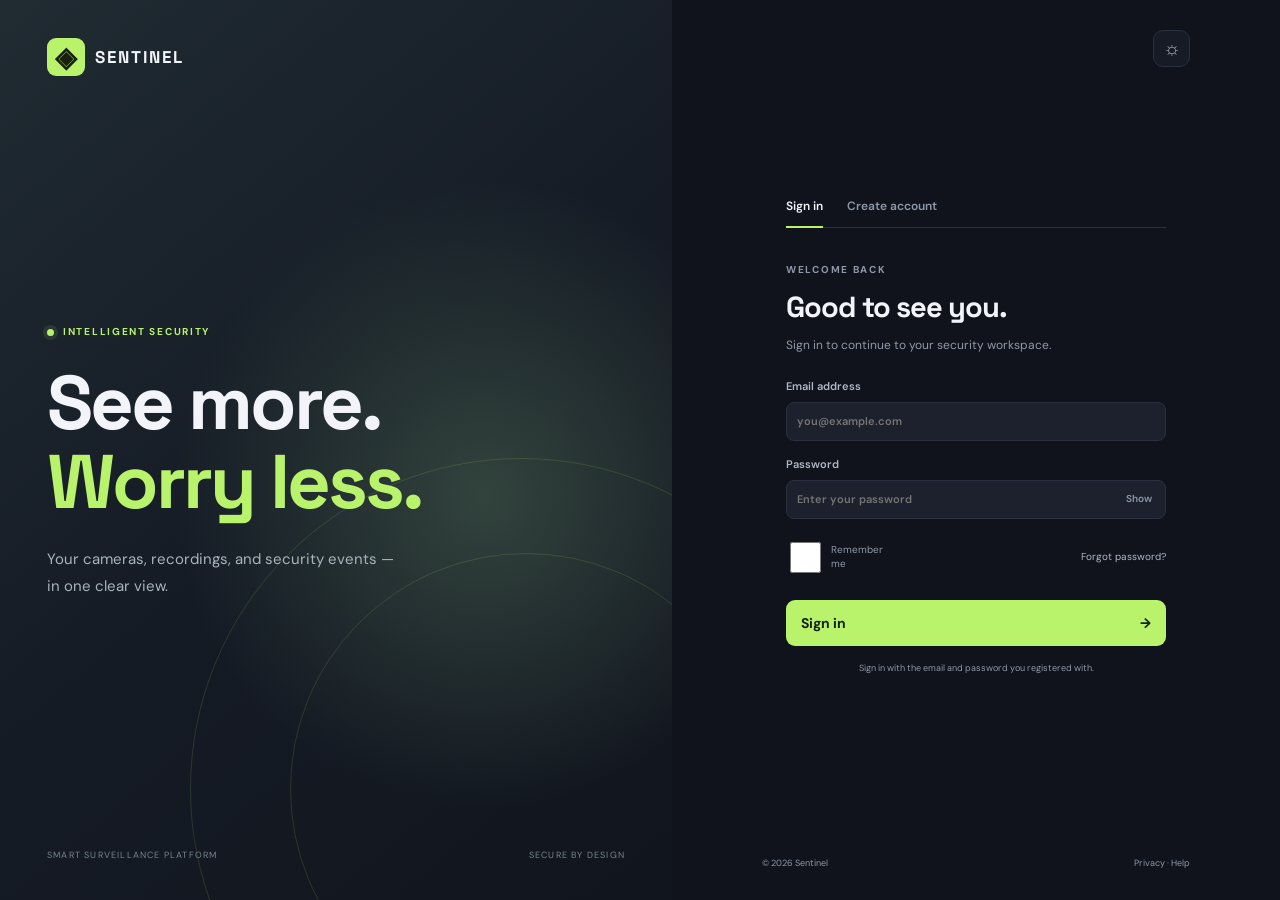
==== commit 5b5eb461: "75% working model" ====
--- a/index.html
+++ b/index.html
@@ -1,5 +1,6 @@
 <!DOCTYPE html>
 <html lang="en">
+
 <head>
   <meta charset="UTF-8" />
   <meta name="viewport" content="width=device-width, initial-scale=1.0" />
@@ -7,9 +8,12 @@
   <title>Sentinel — Smart Surveillance</title>
   <link rel="preconnect" href="https://fonts.googleapis.com">
   <link rel="preconnect" href="https://fonts.gstatic.com" crossorigin>
-  <link href="https://fonts.googleapis.com/css2?family=DM+Sans:wght@400;500;600;700&family=Space+Grotesk:wght@400;500;600;700&display=swap" rel="stylesheet">
+  <link
+    href="https://fonts.googleapis.com/css2?family=DM+Sans:wght@400;500;600;700&family=Space+Grotesk:wght@400;500;600;700&display=swap"
+    rel="stylesheet">
   <link rel="stylesheet" href="styles.css" />
 </head>
+
 <body>
   <section id="authScreen" class="auth-screen">
     <div class="auth-visual">
@@ -22,25 +26,40 @@
       <div class="auth-visual-footer"><span>SMART SURVEILLANCE PLATFORM</span><span>SECURE BY DESIGN</span></div>
     </div>
     <div class="auth-panel">
-      <div class="auth-top"><span class="mobile-brand brand"><span class="brand-mark">◈</span><span>SENTINEL</span></span><button id="authThemeBtn" class="icon-btn" aria-label="Toggle theme">☼</button></div>
+      <div class="auth-top"><span class="mobile-brand brand"><span
+            class="brand-mark">◈</span><span>SENTINEL</span></span><button id="authThemeBtn" class="icon-btn"
+          aria-label="Toggle theme">☼</button></div>
       <div class="auth-form-wrap">
-        <div class="auth-tabs"><button class="auth-tab active" data-auth="signin">Sign in</button><button class="auth-tab" data-auth="signup">Create account</button></div>
+        <div class="auth-tabs"><button class="auth-tab active" data-auth="signin">Sign in</button><button
+            class="auth-tab" data-auth="signup">Create account</button></div>
         <div id="signinForm" class="auth-form">
-          <span class="eyebrow">WELCOME BACK</span><h2>Good to see you.</h2><p class="muted">Sign in to continue to your security workspace.</p>
-          <label>Email address<input id="signInEmail" type="email" placeholder="you@example.com" autocomplete="email" required /></label>
-          <label>Password<div class="password-wrap"><input id="signInPassword" type="password" placeholder="Enter your password" autocomplete="current-password" required /><button class="show-password" data-target="signInPassword" type="button">Show</button></div></label>
-          <div class="form-row"><label class="check-label"><input type="checkbox" /> Remember me</label><a href="#" id="forgotLink">Forgot password?</a></div>
+          <span class="eyebrow">WELCOME BACK</span>
+          <h2>Good to see you.</h2>
+          <p class="muted">Sign in to continue to your security workspace.</p>
+          <label>Email address<input id="signInEmail" type="email" placeholder="you@example.com" autocomplete="email"
+              required /></label>
+          <label>Password<div class="password-wrap"><input id="signInPassword" type="password"
+                placeholder="Enter your password" autocomplete="current-password" required /><button
+                class="show-password" data-target="signInPassword" type="button">Show</button></div></label>
+          <div class="form-row"><label class="check-label"><input type="checkbox" /> Remember me</label><a href="#"
+              id="forgotLink">Forgot password?</a></div>
           <button id="signInBtn" class="primary-btn full-btn">Sign in <span>→</span></button>
-          <p class="auth-note">Demo prototype · use any email and password</p>
+          <p class="auth-note">Sign in with the email and password you registered with.</p>
           <p id="authMessage" class="auth-message" role="status"></p>
         </div>
         <div id="signupForm" class="auth-form hidden">
-          <span class="eyebrow">GET STARTED</span><h2>Create your space.</h2><p class="muted">Set up your account to manage your cameras.</p>
-          <label>Full name<input id="signUpName" type="text" placeholder="Your name" autocomplete="name" required /></label>
-          <label>Email address<input id="signUpEmail" type="email" placeholder="you@example.com" autocomplete="email" required /></label>
-          <label>Password<div class="password-wrap"><input id="signUpPassword" type="password" placeholder="Create a password" autocomplete="new-password" required /><button class="show-password" data-target="signUpPassword" type="button">Show</button></div></label>
+          <span class="eyebrow">GET STARTED</span>
+          <h2>Create your space.</h2>
+          <p class="muted">Set up your account to manage your cameras.</p>
+          <label>Full name<input id="signUpName" type="text" placeholder="Your name" autocomplete="name"
+              required /></label>
+          <label>Email address<input id="signUpEmail" type="email" placeholder="you@example.com" autocomplete="email"
+              required /></label>
+          <label>Password<div class="password-wrap"><input id="signUpPassword" type="password"
+                placeholder="At least 8 characters" autocomplete="new-password" required /><button class="show-password"
+                data-target="signUpPassword" type="button">Show</button></div></label>
           <button id="signUpBtn" class="primary-btn full-btn">Create account <span>→</span></button>
-          <p class="auth-note">Demo only: account details stay in this browser session.</p>
+          <p class="auth-note">Your account is created on the backend.</p>
           <p id="signUpMessage" class="auth-message" role="status"></p>
         </div>
       </div>
@@ -52,40 +71,55 @@
     <aside id="sidebar" class="sidebar">
       <a class="brand" href="#" data-page="overview"><span class="brand-mark">◈</span><span>SENTINEL</span></a>
       <div class="workspace-label">WORKSPACE <span>⌄</span></div>
-      <div class="workspace-card"><div class="workspace-icon">⌂</div><div><strong>My Property</strong><small>Personal workspace</small></div><span class="chevron">⌄</span></div>
+      <div class="workspace-card">
+        <div class="workspace-icon">⌂</div>
+        <div><strong>My Property</strong><small>Personal workspace</small></div><span class="chevron">⌄</span>
+      </div>
       <div class="nav-label">MONITOR</div>
       <nav class="main-nav">
         <button class="nav-item active" data-page="overview"><span class="nav-icon">▦</span> Overview</button>
-        <button class="nav-item" data-page="cameras"><span class="nav-icon">▣</span> Cameras <span class="nav-count">4</span></button>
-        <button class="nav-item" data-page="events"><span class="nav-icon">◷</span> Events & timeline <span class="nav-count alert-count">3</span></button>
+        <button class="nav-item" data-page="cameras"><span class="nav-icon">▣</span> Connect CCTV <span
+            class="nav-count" id="cameraNavCount">0</span></button>
+        <button class="nav-item" data-page="knownpeople"><span class="nav-icon">♙</span> Known people</button>
+        <button class="nav-item" data-page="events"><span class="nav-icon">◷</span> Events & timeline <span
+            class="nav-count alert-count" id="eventNavCount">0</span></button>
         <button class="nav-item" data-page="recordings"><span class="nav-icon">▶</span> Recording archive</button>
       </nav>
       <div class="nav-label">PREFERENCES</div>
       <nav class="main-nav">
-        <button class="nav-item" data-page="knownpeople"><span class="nav-icon">♙</span> Known people</button>
         <button class="nav-item" data-page="settings"><span class="nav-icon">⚙</span> Settings</button>
       </nav>
       <div class="sidebar-spacer"></div>
-      <div class="storage-card"><div class="storage-head"><span>Storage used</span><strong>68%</strong></div><div class="storage-bar"><span></span></div><small>68 GB of 100 GB <span>↗</span></small></div>
-      <div class="sidebar-help"><div class="help-icon">?</div><div><strong>Need a hand?</strong><small>Visit help centre</small></div><span>↗</span></div>
+      <div class="sidebar-help">
+        <div class="help-icon">?</div>
+        <div><strong>Need a hand?</strong><small>Visit help centre</small></div><span>↗</span>
+      </div>
       <div class="sidebar-user">
-        <div class="avatar" id="sidebarAvatar">JS</div><div class="user-lines"><strong id="sidebarName">Jules Shastri</strong><small id="sidebarEmail">jules@example.com</small></div>
+        <div class="avatar" id="sidebarAvatar">JS</div>
+        <div class="user-lines"><strong id="sidebarName">Jules Shastri</strong><small
+            id="sidebarEmail">jules@example.com</small></div>
         <button id="sidebarUserMenuBtn" class="dots-btn" aria-label="User menu">•••</button>
       </div>
     </aside>
 
     <main class="main-area">
       <header class="topbar">
-        <div class="breadcrumb"><span>Workspace</span><span class="crumb-slash">/</span><strong id="pageCrumb">Overview</strong></div>
+        <div class="breadcrumb"><span>Workspace</span><span class="crumb-slash">/</span><strong
+            id="pageCrumb">Overview</strong></div>
         <div class="top-actions">
-          <div class="system-status"><span class="pulse-dot"></span> All systems normal</div>
+          <div class="system-status"><span class="pulse-dot" id="sysDot"></span> <span id="sysStatusText">Checking…</span></div>
           <button id="themeBtn" class="icon-btn" aria-label="Toggle theme" title="Toggle light/dark mode">☼</button>
           <button class="icon-btn notification-btn" id="notificationBtn" aria-label="Notifications">♧<i></i></button>
           <div class="profile-wrap">
-            <button id="profileBtn" class="profile-button"><span class="avatar" id="topAvatar">JS</span><span class="profile-name" id="topName">Jules Shastri</span><span class="chevron">⌄</span></button>
+            <button id="profileBtn" class="profile-button"><span class="avatar" id="topAvatar">JS</span><span
+                class="profile-name" id="topName">Jules Shastri</span><span class="chevron">⌄</span></button>
             <div id="profileMenu" class="profile-menu hidden">
-              <div class="profile-menu-top"><div class="avatar" id="menuAvatar">JS</div><div><strong id="menuName">Jules Shastri</strong><small id="menuEmail">jules@example.com</small></div></div>
-              <button id="profileHelpBtn">ⓘ &nbsp; Help & support</button><div class="menu-divider"></div><button id="signOutBtn" class="signout-btn">↪ &nbsp; Sign out</button>
+              <div class="profile-menu-top">
+                <div class="avatar" id="menuAvatar">JS</div>
+                <div><strong id="menuName">Jules Shastri</strong><small id="menuEmail">jules@example.com</small></div>
+              </div>
+              <button id="profileHelpBtn">ⓘ &nbsp; Help & support</button>
+              <div class="menu-divider"></div><button id="signOutBtn" class="signout-btn">↪ &nbsp; Sign out</button>
             </div>
           </div>
         </div>
@@ -93,83 +127,333 @@
 
       <div class="content">
         <section id="page-overview" class="page active">
-          <div class="page-heading"><div><div class="eyebrow">TUESDAY, OCTOBER 13, 2026</div><h1>Good evening<span class="heading-period">.</span></h1><p>Here’s what’s happening around your property.</p></div><button class="secondary-btn" data-page="events">View all events <span>→</span></button></div>
+          <div class="page-heading">
+            <div>
+              <div class="eyebrow" id="todayLabel"></div>
+              <h1><span id="greetingText">Welcome</span><span class="heading-period">.</span></h1>
+              <p>Here’s what’s happening around your property.</p>
+            </div><button class="secondary-btn" data-page="events">View all events <span>→</span></button>
+          </div>
           <div class="stat-grid">
-            <article class="stat-card"><div class="stat-top"><span>Connected cameras</span><span class="stat-icon cyan">▣</span></div><div class="stat-value">4 <span class="stat-sub">/ 4 online</span></div><div class="stat-foot"><span class="tiny-green">● All connected</span><span class="muted">Across your property</span></div></article>
-            <article class="stat-card"><div class="stat-top"><span>Events today</span><span class="stat-icon purple">◷</span></div><div class="stat-value">18 <span class="stat-sub positive">+4</span></div><div class="stat-foot"><span class="muted">Compared to yesterday</span><span class="sparkline">⌁⌁⌁</span></div></article>
-            <article class="stat-card"><div class="stat-top"><span>Recording status</span><span class="stat-icon green">●</span></div><div class="stat-value">Active</div><div class="stat-foot"><span class="tiny-green">● Continuous recording</span><span class="muted">Demo status</span></div></article>
-            <article class="stat-card"><div class="stat-top"><span>Storage usage</span><span class="stat-icon amber">▤</span></div><div class="stat-value">68 <span class="stat-sub">GB / 100 GB</span></div><div class="mini-progress"><span></span></div><div class="stat-foot"><span class="muted">32 GB remaining</span><span class="muted">68%</span></div></article>
-          </div>
-          <div class="section-heading"><div><h2>Camera overview</h2><p>Quick look at your monitored areas.</p></div><button class="text-btn" data-page="cameras">All cameras <span>→</span></button></div>
-          <div class="camera-grid">
-            <article class="camera-card"><div class="camera-preview preview-drive"><span class="preview-label"><i class="record-dot"></i> DEMO FEED</span><span class="camera-overlay">CAM 01</span><div class="scene-road"></div></div><div class="camera-info"><div><strong>Driveway</strong><small><span class="online-dot"></span> Online · 1080p</small></div><button class="dots-btn camera-more" data-camera="Driveway">•••</button></div></article>
-            <article class="camera-card"><div class="camera-preview preview-front"><span class="preview-label"><i class="record-dot"></i> DEMO FEED</span><span class="camera-overlay">CAM 02</span><div class="scene-door"></div></div><div class="camera-info"><div><strong>Front entrance</strong><small><span class="online-dot"></span> Online · 1080p</small></div><button class="dots-btn camera-more" data-camera="Front entrance">•••</button></div></article>
-            <article class="camera-card"><div class="camera-preview preview-back"><span class="preview-label"><i class="record-dot"></i> DEMO FEED</span><span class="camera-overlay">CAM 03</span><div class="scene-garden"></div></div><div class="camera-info"><div><strong>Back garden</strong><small><span class="online-dot"></span> Online · 720p</small></div><button class="dots-btn camera-more" data-camera="Back garden">•••</button></div></article>
-          </div>
+            <article class="stat-card">
+              <div class="stat-top"><span>Connected cameras</span><span class="stat-icon cyan">▣</span></div>
+              <div class="stat-value"><span id="statCams">0</span> <span class="stat-sub" id="statCamsSub">/ 0 online</span></div>
+              <div class="stat-foot"><span class="tiny-green" id="statCamsFoot">No cameras yet</span><span class="muted" id="statSites">0 locations</span></div>
+            </article>
+            <article class="stat-card">
+              <div class="stat-top"><span>Events today</span><span class="stat-icon purple">◷</span></div>
+              <div class="stat-value"><span id="statEvents">0</span> <span class="stat-sub" id="statEventsDelta"></span></div>
+              <div class="stat-foot"><span class="muted">Compared to yesterday</span></div>
+            </article>
+            <article class="stat-card">
+              <div class="stat-top"><span>Backend status</span><span class="stat-icon green">●</span></div>
+              <div class="stat-value" id="statBackend">Checking…</div>
+              <div class="stat-foot"><span class="muted">Smart Surveillance API</span></div>
+            </article>
+            <article class="stat-card">
+              <div class="stat-top"><span>Saved recordings</span><span class="stat-icon amber">▤</span></div>
+              <div class="stat-value"><span id="statRecs">0</span> <span class="stat-sub">files</span></div>
+              <div class="stat-foot"><span class="muted">Saved by the detection pipeline</span></div>
+            </article>
+          </div>
+          <div class="section-heading">
+            <div>
+              <h2>Camera overview</h2>
+              <p>Quick look at your monitored areas.</p>
+            </div><button class="text-btn" data-page="cameras">All cameras <span>→</span></button>
+          </div>
+          <div id="overviewCameras" class="camera-grid"></div>
           <div class="bottom-grid">
-            <section class="panel recent-panel"><div class="panel-heading"><div><h2>Recent events</h2><p>Latest activity detected around your property.</p></div><button class="text-btn" data-page="events">See all <span>→</span></button></div><div id="recentEvents" class="event-list"></div></section>
-            <section class="panel archive-panel"><div class="panel-heading"><div><h2>Recording archive</h2><p>Browse saved footage by hour.</p></div><span class="panel-icon">▤</span></div><div class="archive-callout"><div class="archive-graphic">▶</div><div><strong>Find a moment, fast.</strong><p>Choose a camera and jump to any recorded hour.</p></div></div><button class="primary-btn full-btn" data-page="recordings">Open recording archive <span>→</span></button><div class="archive-meta"><span>▣ Hourly segments</span><span>◷ Date filters</span></div></section>
+            <section class="panel recent-panel">
+              <div class="panel-heading">
+                <div>
+                  <h2>Recent events</h2>
+                  <p>Latest activity detected around your property.</p>
+                </div><button class="text-btn" data-page="events">See all <span>→</span></button>
+              </div>
+              <div id="recentEvents" class="event-list"></div>
+            </section>
+            <section class="panel archive-panel">
+              <div class="panel-heading">
+                <div>
+                  <h2>Recording archive</h2>
+                  <p>Browse saved footage by hour.</p>
+                </div><span class="panel-icon">▤</span>
+              </div>
+              <div class="archive-callout">
+                <div class="archive-graphic">▶</div>
+                <div><strong>Find a moment, fast.</strong>
+                  <p>Choose a camera and jump to any recorded hour.</p>
+                </div>
+              </div><button class="primary-btn full-btn" data-page="recordings">Open recording archive
+                <span>→</span></button>
+              <div class="archive-meta"><span>▣ Hourly segments</span><span>◷ Date filters</span></div>
+            </section>
           </div>
         </section>
 
         <section id="page-cameras" class="page">
-          <div class="page-heading"><div><div class="eyebrow">MONITORING</div><h1>Your cameras<span class="heading-period">.</span></h1><p>Manage camera status and access footage from each monitored area.</p></div><button class="primary-btn" id="addCameraBtn">＋ Add camera</button></div>
-          <div class="filter-row"><div class="search-wrap"><span>⌕</span><input id="cameraSearch" placeholder="Search cameras..." /></div><div class="filter-pills"><button class="filter-pill active" data-camera-filter="all">All cameras <span>4</span></button><button class="filter-pill" data-camera-filter="online">Online <span>4</span></button><button class="filter-pill" data-camera-filter="offline">Offline <span>0</span></button></div></div>
+          <div class="page-heading">
+            <div>
+              <div class="eyebrow">CAMERA MANAGEMENT</div>
+              <h1>Connect CCTV<span class="heading-period">.</span></h1>
+              <p>Connect existing cameras and organize them across your home, office, shop, or other sites.</p>
+            </div><button class="primary-btn" id="addCameraBtn">＋ Add CCTV</button>
+          </div>
+          <div class="connect-intro">
+            <div class="connect-intro-icon">⌂</div>
+            <div><strong id="cameraWelcomeTitle">Your security workspace</strong>
+              <p id="cameraWelcomeText">Manage all your camera locations in one place.</p>
+            </div><span class="connect-intro-badge">MULTI-SITE READY</span>
+          </div>
+          <div class="site-toolbar">
+            <div>
+              <h2>Your locations</h2>
+              <p>Keep home and business cameras separate and easy to manage.</p>
+            </div><button class="secondary-btn" id="addSiteBtn">＋ Add location</button>
+          </div>
+          <div id="cameraSites" class="camera-sites"></div>
+          <div id="cameraEmptyState" class="connect-empty hidden">
+            <div class="connect-empty-icon">▣</div><span class="eyebrow">LET'S GET STARTED</span>
+            <h2>No CCTV connected yet</h2>
+            <p>Connect a compatible IP camera or DVR/NVR to begin. You can add your home first, then add an office or
+              other location whenever you need.</p><button class="primary-btn" id="emptyAddCameraBtn">＋ Connect your
+              first CCTV</button>
+            <div class="connect-methods"><span>IP camera</span><span>DVR / NVR</span><span>Video file for testing</span>
+            </div>
+          </div>
           <div id="allCamerasGrid" class="camera-grid large-camera-grid"></div>
-          <div class="notice-strip"><span class="notice-icon">ⓘ</span><div><strong>Prototype camera feeds</strong><p>These are visual placeholders. Connect a camera source in the backend to display live video.</p></div></div>
+          <div class="notice-strip"><span class="notice-icon">ⓘ</span>
+            <div><strong>Cameras are saved to your backend</strong>
+              <p>Locations and cameras are stored by the API. Enter the stream source (RTSP URL or video file path) when adding a camera. Source credentials are sent to your backend, so use a trusted network. Removing a camera also deletes its saved events.
+            </div>
+          </div>
         </section>
 
         <section id="page-knownpeople" class="page">
-          <div class="page-heading"><div><div class="eyebrow">FACE ENROLLMENT</div><h1>Known people<span class="heading-period">.</span></h1><p>Enroll residents and trusted visitors for a future face-recognition model.</p></div></div>
-          <div class="notice-strip face-notice"><span class="notice-icon">ⓘ</span><div><strong>Prototype only — face recognition is not running yet</strong><p>This page previews enrollment only. Photos remain in this browser session and are not uploaded. Enroll people only with informed permission. Real matching, secure storage, and deletion controls must be implemented in the backend.</p></div></div>
+          <div class="page-heading">
+            <div>
+              <div class="eyebrow">FACE ENROLLMENT</div>
+              <h1>Known people<span class="heading-period">.</span></h1>
+              <p>Enroll residents and trusted visitors for a future face-recognition model.</p>
+            </div>
+          </div>
+          <div class="notice-strip face-notice"><span class="notice-icon">ⓘ</span>
+            <div><strong>Face enrollment</strong>
+              <p>Photos are turned into face embeddings by the backend and the original images are not saved. Enroll people only with informed permission, and use × to delete a profile and its samples.
+            </div>
+          </div>
           <div class="known-people-layout">
-            <section class="panel enrollment-panel"><div class="panel-heading"><div><h2>Enroll a person</h2><p>Add a clear, front-facing image and a label.</p></div><span class="panel-icon">＋</span></div>
+            <section class="panel enrollment-panel">
+              <div class="panel-heading">
+                <div>
+                  <h2>Enroll a person</h2>
+                  <p>Add a clear, front-facing image and a label.</p>
+                </div><span class="panel-icon">＋</span>
+              </div>
+
               <form id="knownPersonForm" class="known-person-form">
-                <label>Full name<input id="knownPersonName" type="text" placeholder="e.g. Alex Sharma" required maxlength="80"></label>
-                <label>Relationship<select id="knownPersonRelation"><option>Resident</option><option>Family member</option><option>Trusted visitor</option><option>Caregiver</option></select></label>
-                <label>Face photo<input id="knownPersonPhoto" type="file" accept="image/*" required></label>
-                <div id="facePhotoPreview" class="face-photo-preview"><span>♙</span><p>Photo preview will appear here</p></div>
-                <label class="consent-check"><input id="faceConsent" type="checkbox" required><span>I have permission to enroll this person for face recognition, and they understand how it may be used.</span></label>
-                <button class="primary-btn full-btn" type="submit">＋ Add to known people <span>→</span></button><p id="knownPersonMessage" class="auth-message" role="status"></p>
+                <label>
+                  Full name
+                  <input id="knownPersonName" type="text" placeholder="e.g. Alex Sharma" required maxlength="80">
+                </label>
+
+                <label>
+                  Relationship
+                  <select id="knownPersonRelation">
+                    <option>Resident</option>
+                    <option>Family member</option>
+                    <option>Trusted visitor</option>
+                    <option>Caregiver</option>
+                  </select>
+                </label>
+
+                <label>
+                  Front-facing photo
+                  <input id="faceStraight" type="file" accept="image/jpeg,image/png,image/webp" required>
+                </label>
+
+                <label>
+                  Left-facing photo
+                  <input id="faceLeft" type="file" accept="image/jpeg,image/png,image/webp" required>
+                </label>
+
+                <label>
+                  Right-facing photo
+                  <input id="faceRight" type="file" accept="image/jpeg,image/png,image/webp" required>
+                </label>
+
+                <div class="notice-strip">
+                  <span class="notice-icon">ⓘ</span>
+                  <div>
+                    <strong>Before enrolling</strong>
+                    <p>Use three clear images of the same consenting person,
+                      with one face visible in each image.</p>
+                  </div>
+                </div>
+
+                <label class="consent-check">
+                  <input id="faceConsent" type="checkbox" required>
+                  <span>
+                    I have informed permission from this person to enroll
+                    their face data for the stated security purpose.
+                  </span>
+                </label>
+
+                <button class="primary-btn full-btn" type="submit">
+                  + Enroll person <span>→</span>
+                </button>
+
+                <p id="knownPersonMessage" class="auth-message" role="status"></p>
               </form>
-            </section>
-            <section class="panel known-list-panel"><div class="panel-heading"><div><h2>Enrolled people</h2><p id="knownPeopleCount">0 people enrolled in this session.</p></div><span class="archive-badge">LOCAL DEMO</span></div>
-              <div id="knownPeopleList" class="known-people-list"><div class="empty-state"><span>♙</span><strong>No people enrolled yet</strong><p>Add a person using the form. The prototype will show their profile here.</p></div></div>
-              <p class="small-note">This frontend does not create face embeddings, train a CNN, or identify people in camera footage.</p>
+
+            </section>
+            <section class="panel known-list-panel">
+              <div class="panel-heading">
+                <div>
+                  <h2>Enrolled people</h2>
+                  <p id="knownPeopleCount">Loading…</p>
+                </div><span class="archive-badge">SAVED ON SERVER</span>
+              </div>
+              <div id="knownPeopleList" class="known-people-list">
+                <div class="empty-state"><span>♙</span><strong>No people enrolled yet</strong>
+                  <p>Add a person using the form. The prototype will show their profile here.</p>
+                </div>
+              </div>
+              
             </section>
           </div>
         </section>
 
         <section id="page-recordings" class="page">
-          <div class="page-heading"><div><div class="eyebrow">VIDEO LIBRARY</div><h1>Recording archive<span class="heading-period">.</span></h1><p>Browse saved footage by camera, date, and hour.</p></div><button class="secondary-btn" id="importVideoBtn">↑ Preview local video</button></div>
+          <div class="page-heading">
+            <div>
+              <div class="eyebrow">VIDEO LIBRARY</div>
+              <h1>Recording archive<span class="heading-period">.</span></h1>
+              <p>Browse saved footage by date and hour.</p></div>
+          </div>
           <div class="archive-layout">
             <section class="panel archive-browser">
-              <div class="archive-controls"><label>Camera<select id="archiveCamera"><option>Driveway</option><option>Front entrance</option><option>Back garden</option><option>Living room</option></select></label><label>Date<input id="archiveDate" type="date" value="2026-10-13" /></label><label>Recording type<select id="recordingType"><option>All recordings</option><option>Continuous</option><option>Event clips</option></select></label></div>
-              <div class="archive-summary"><div><strong id="archiveDateTitle">Tuesday, October 13</strong><span id="archiveSummaryText">8 sample hourly segments · demo archive</span></div><span class="archive-badge"><i class="record-dot"></i> SAMPLE DATA</span></div>
+              <div class="archive-controls"><label>Camera<select id="archiveCamera">
+                    <option>Driveway</option>
+                    <option>Front entrance</option>
+                    <option>Back garden</option>
+                    <option>Living room</option>
+                  </select></label><label>Date<input id="archiveDate" type="date"
+                    /></label></div>
+              <div class="archive-summary">
+                <div><strong id="archiveDateTitle">Tuesday, October 13</strong><span id="archiveSummaryText">8 sample
+                    hourly segments · demo archive</span></div><span class="archive-badge"><i class="record-dot"></i>
+                  SAVED FILES</span>
+              </div>
               <div class="hourly-heading"><span>HOUR</span><span>FOOTAGE AVAILABILITY</span><span>CLIPS</span></div>
               <div id="hourlyList" class="hourly-list"></div>
-              <div class="archive-legend"><span><i class="legend-dot has-footage"></i> Sample footage available</span><span><i class="legend-dot no-footage"></i> No sample footage</span></div>
-            </section>
-            <section class="panel playback-panel"><div class="panel-heading"><div><h2>Playback</h2><p id="playbackSubhead">Select an hour to preview its recording.</p></div><span class="panel-icon">▶</span></div><div id="videoStage" class="video-stage"><div class="video-placeholder"><span class="play-large">▶</span><strong>No hour selected</strong><p>Choose an available hour from the archive.</p></div></div><div class="playback-meta"><div><span>CAMERA</span><strong id="playCamera">Driveway</strong></div><div><span>SELECTED HOUR</span><strong id="playHour">—</strong></div></div><div class="playback-actions"><button id="playLocalBtn" class="primary-btn" disabled>▶ Play preview</button><button id="downloadInfoBtn" class="secondary-btn">Recording details</button></div><p class="small-note">A selected hour represents an archive slot. Real saved video requires backend recording and storage integration.</p></section>
-          </div>
-          <input id="localVideoInput" type="file" accept="video/*" hidden />
+              <div class="archive-legend"><span><i class="legend-dot has-footage"></i> Sample footage
+                  available</span><span><i class="legend-dot no-footage"></i> No sample footage</span></div>
+            </section>
+            <section class="panel playback-panel">
+              <div class="panel-heading">
+                <div>
+                  <h2>Playback</h2>
+                  <p id="playbackSubhead">Select an hour to preview its recording.</p>
+                </div><span class="panel-icon">▶</span>
+              </div>
+              <div id="videoStage" class="video-stage">
+                <div class="video-placeholder"><span class="play-large">▶</span><strong>No hour selected</strong>
+                  <p>Choose an available hour from the archive.</p>
+                </div>
+              </div>
+              <div class="playback-meta">
+                <div><span>CAMERA</span><strong id="playCamera">Driveway</strong></div>
+                <div><span>SELECTED HOUR</span><strong id="playHour">—</strong></div>
+              </div>
+              <div class="playback-actions"><button id="playLocalBtn" class="primary-btn" disabled>▶ Play
+                  preview</button><button id="downloadInfoBtn" class="secondary-btn">Recording details</button></div>
+              <p class="small-note">Each row is an hour that has saved recordings. Press Play preview to stream the first file from the backend.
+            </section>
+          </div>
         </section>
 
         <section id="page-events" class="page">
-          <div class="page-heading"><div><div class="eyebrow">ACTIVITY LOG</div><h1>Events & timeline<span class="heading-period">.</span></h1><p>Understand what happened, and when.</p></div><button class="secondary-btn" id="exportEventsBtn">↓ Export CSV</button></div>
-          <div class="event-stats"><div class="event-stat"><span class="event-stat-icon purple">◉</span><div><strong>18</strong><small>Events today</small></div></div><div class="event-stat"><span class="event-stat-icon cyan">♙</span><div><strong>12</strong><small>People detected</small></div></div><div class="event-stat"><span class="event-stat-icon amber">▣</span><div><strong>3</strong><small>Deliveries</small></div></div><div class="event-stat"><span class="event-stat-icon green">↗</span><div><strong>3</strong><small>Arrivals / departures</small></div></div></div>
-          <div class="panel events-panel"><div class="events-toolbar"><div class="search-wrap"><span>⌕</span><input id="eventSearch" placeholder="Search events, cameras, people..." /></div><select id="eventTypeFilter"><option value="all">All event types</option><option value="person">Person detected</option><option value="delivery">Delivery</option><option value="arrival">Arrival / departure</option><option value="motion">Motion detected</option></select><input id="eventDateFilter" type="date" value="2026-10-13" /></div><div class="timeline-date"><span class="date-marker">13</span><div><strong id="timelineDateTitle">Tuesday, October 13</strong><small>Today · Local time</small></div><span class="timeline-count" id="eventCount">8 events</span></div><div id="eventTimeline" class="event-timeline"></div><div id="noEvents" class="empty-state hidden"><span>⌕</span><strong>No matching events</strong><p>Try changing your search or filters.</p></div></div>
+          <div class="page-heading">
+            <div>
+              <div class="eyebrow">ACTIVITY LOG</div>
+              <h1>Events & timeline<span class="heading-period">.</span></h1>
+              <p>Understand what happened, and when.</p>
+            </div><button class="secondary-btn" id="exportEventsBtn">↓ Export CSV</button>
+          </div>
+          <div class="event-stats">
+            <div class="event-stat"><span class="event-stat-icon purple">◉</span><div><strong id="evStatTotal">0</strong><small>Events on this day</small></div></div>
+            <div class="event-stat"><span class="event-stat-icon green">♙</span><div><strong id="evStatKnown">0</strong><small>Known people</small></div></div>
+            <div class="event-stat"><span class="event-stat-icon cyan">♙</span><div><strong id="evStatUnknown">0</strong><small>Unknown people</small></div></div>
+            <div class="event-stat"><span class="event-stat-icon amber">▣</span><div><strong id="evStatOther">0</strong><small>Other events</small></div></div>
+          </div>
+          <div class="panel events-panel">
+            <div class="events-toolbar">
+              <div class="search-wrap"><span>⌕</span><input id="eventSearch"
+                  placeholder="Search events, cameras, people..." /></div><select id="eventTypeFilter">
+                <option value="all">All event types</option>
+                <option value="known">Known person</option>
+                <option value="unknown">Unknown person</option>
+                <option value="other">Other events</option>
+              </select><input id="eventDateFilter" type="date" />
+            </div>
+            <div class="timeline-date"><span class="date-marker">13</span>
+              <div><strong id="timelineDateTitle">Tuesday, October 13</strong><small>Today · Local time</small></div>
+              <span class="timeline-count" id="eventCount">8 events</span>
+            </div>
+            <div id="eventTimeline" class="event-timeline"></div>
+            <div id="noEvents" class="empty-state hidden"><span>⌕</span><strong>No matching events</strong>
+              <p>Try changing your search or filters.</p>
+            </div>
+          </div>
         </section>
 
         <section id="page-settings" class="page">
-          <div class="page-heading"><div><div class="eyebrow">YOUR WORKSPACE</div><h1>Account settings<span class="heading-period">.</span></h1><p>Manage your profile and workspace preferences.</p></div></div>
-          <div class="settings-layout"><div class="settings-nav panel"><button class="settings-tab active">Personal details</button><button class="settings-tab" id="securityTab">Sign-in & security</button><button class="settings-tab" id="preferencesTab">Preferences</button></div><section class="panel settings-card"><div class="panel-heading"><div><h2>Personal details</h2><p>Update the details associated with your account.</p></div></div><div class="settings-avatar-row"><div class="avatar avatar-xl" id="settingsAvatar">JS</div><div><strong>Profile photo</strong><p class="muted">Your initials are used in this prototype.</p></div></div><form id="profileForm" class="settings-form"><label>Full name<input id="profileNameInput" type="text" value="Jules Shastri" required /></label><label>Email address<input id="profileEmailInput" type="email" value="jules@example.com" required /></label><label>Workspace name<input id="workspaceNameInput" type="text" value="My Property" /></label><button class="primary-btn" type="submit">Save changes <span>→</span></button><p id="settingsMessage" class="auth-message" role="status"></p></form></section></div>
+          <div class="page-heading">
+            <div>
+              <div class="eyebrow">YOUR WORKSPACE</div>
+              <h1>Account settings<span class="heading-period">.</span></h1>
+              <p>Manage your profile and workspace preferences.</p>
+            </div>
+          </div>
+          <div class="settings-layout">
+            <div class="settings-nav panel"><button class="settings-tab active">Personal details</button><button
+                class="settings-tab" id="securityTab">Sign-in & security</button><button class="settings-tab"
+                id="preferencesTab">Preferences</button></div>
+            <section class="panel settings-card">
+              <div class="panel-heading">
+                <div>
+                  <h2>Personal details</h2>
+                  <p>Update the details associated with your account.</p>
+                </div>
+              </div>
+              <div class="settings-avatar-row">
+                <div class="avatar avatar-xl" id="settingsAvatar">JS</div>
+                <div><strong>Profile photo</strong>
+                  <p class="muted">Your initials are used in this prototype.</p>
+                </div>
+              </div>
+              <form id="profileForm" class="settings-form"><label>Full name<input id="profileNameInput" type="text"
+                    value="Jules Shastri" required /></label><label>Email address<input id="profileEmailInput"
+                    type="email" value="jules@example.com" required /></label><label>Workspace name<input
+                    id="workspaceNameInput" type="text" value="My Property" /></label><button class="primary-btn"
+                  type="submit">Save changes <span>→</span></button>
+                <p id="settingsMessage" class="auth-message" role="status"></p>
+              </form>
+            </section>
+          </div>
         </section>
       </div>
     </main>
   </div>
   <div id="toast" class="toast" role="status"></div>
-  <div id="modalBackdrop" class="modal-backdrop hidden"><div class="modal-card"><button id="closeModal" class="modal-close">×</button><div id="modalContent"></div></div></div>
+  <div id="modalBackdrop" class="modal-backdrop hidden">
+    <div class="modal-card"><button id="closeModal" class="modal-close">×</button>
+      <div id="modalContent"></div>
+    </div>
+  </div>
   <script src="script.js"></script>
 </body>
+
 </html>
--- a/styles.css
+++ b/styles.css
@@ -1,4 +1,4 @@
- :root {
+:root {
    --bg: #10131b;
    --surface: #171b25;
    --surface2: #1c212d;
@@ -2604,4 +2604,294 @@
    .known-people-layout {
      grid-template-columns: 1fr
    }
+ }
+
+ /* Connect CCTV and multi-site management */
+ .connect-intro {
+   display: flex;
+   align-items: center;
+   gap: 13px;
+   padding: 16px 18px;
+   border: 1px solid var(--border);
+   border-radius: 12px;
+   background: var(--surface);
+   margin-bottom: 25px
+ }
+
+ .connect-intro-icon,
+ .site-icon {
+   width: 42px;
+   height: 42px;
+   flex-shrink: 0;
+   border-radius: 11px;
+   display: grid;
+   place-items: center;
+   background: #71d9ed16;
+   color: var(--cyan);
+   font-size: 22px
+ }
+
+ .connect-intro>div:nth-child(2) {
+   flex: 1;
+   min-width: 0
+ }
+
+ .connect-intro strong {
+   font-size: 13px
+ }
+
+ .connect-intro p {
+   font-size: 11px;
+   color: var(--muted);
+   margin-top: 4px
+ }
+
+ .connect-intro-badge {
+   font-size: 8px;
+   letter-spacing: .7px;
+   color: var(--green);
+   border: 1px solid #8ee0a340;
+   border-radius: 6px;
+   padding: 6px 8px;
+   white-space: nowrap
+ }
+
+ .site-toolbar {
+   display: flex;
+   justify-content: space-between;
+   align-items: center;
+   gap: 15px;
+   margin: 5px 0 14px
+ }
+
+ .site-toolbar h2 {
+   font: 600 16px 'Space Grotesk';
+   margin: 0
+ }
+
+ .site-toolbar p {
+   font-size: 11px;
+   color: var(--muted);
+   margin-top: 5px
+ }
+
+ .camera-sites {
+   display: grid;
+   grid-template-columns: repeat(2, minmax(0, 1fr));
+   gap: 12px;
+   margin-bottom: 18px
+ }
+
+ .site-card {
+   min-width: 0;
+   border: 1px solid var(--border);
+   background: var(--surface);
+   border-radius: 12px;
+   padding: 15px
+ }
+
+ .site-card-top {
+   display: flex;
+   align-items: center;
+   gap: 10px
+ }
+
+ .site-icon {
+   width: 37px;
+   height: 37px;
+   font-size: 18px
+ }
+
+ .site-title {
+   display: flex;
+   flex-direction: column;
+   gap: 4px;
+   flex: 1;
+   min-width: 0
+ }
+
+ .site-title strong {
+   font-size: 12px;
+   overflow-wrap: anywhere
+ }
+
+ .site-title span {
+   font-size: 10px;
+   color: var(--muted)
+ }
+
+ .site-add-camera {
+   white-space: nowrap;
+   font-size: 10px
+ }
+
+ .site-camera-summary {
+   display: flex;
+   flex-wrap: wrap;
+   gap: 7px;
+   margin-top: 13px;
+   padding-top: 12px;
+   border-top: 1px solid var(--border)
+ }
+
+ .site-camera-chip {
+   display: inline-flex;
+   align-items: center;
+   gap: 6px;
+   border: 1px solid var(--border);
+   border-radius: 6px;
+   padding: 6px 8px;
+   font-size: 10px;
+   color: var(--muted);
+   max-width: 100%;
+   overflow-wrap: anywhere
+ }
+
+ .site-camera-chip .online-dot,
+ .site-camera-chip .offline-dot {
+   margin: 0
+ }
+
+ .offline-dot {
+   display: inline-block;
+   width: 6px;
+   height: 6px;
+   background: var(--amber);
+   border-radius: 50%;
+   margin-right: 5px
+ }
+
+ .connect-empty {
+   max-width: 650px;
+   margin: 24px auto 28px;
+   padding: 32px 22px;
+   text-align: center;
+   border: 1px dashed var(--border);
+   background: var(--surface);
+   border-radius: 14px
+ }
+
+ .connect-empty-icon {
+   display: grid;
+   place-items: center;
+   margin: 0 auto 16px;
+   width: 58px;
+   height: 58px;
+   border-radius: 16px;
+   background: #71d9ed16;
+   color: var(--cyan);
+   font-size: 27px
+ }
+
+ .connect-empty h2 {
+   font: 600 23px 'Space Grotesk';
+   margin: 8px 0
+ }
+
+ .connect-empty>p {
+   max-width: 480px;
+   margin: 0 auto 19px;
+   font-size: 12px;
+   line-height: 1.7;
+   color: var(--muted)
+ }
+
+ .connect-methods {
+   display: flex;
+   justify-content: center;
+   flex-wrap: wrap;
+   gap: 7px;
+   margin-top: 18px
+ }
+
+ .connect-methods span {
+   border: 1px solid var(--border);
+   border-radius: 100px;
+   padding: 6px 9px;
+   font-size: 9px;
+   color: var(--muted)
+ }
+
+ .camera-site-label {
+   color: var(--cyan) !important
+ }
+
+ .connect-camera-form {
+   display: grid;
+   gap: 13px;
+   margin-top: 18px
+ }
+
+ .connect-camera-form label {
+   display: grid;
+   gap: 7px;
+   font-size: 11px;
+   color: var(--muted)
+ }
+
+ .connect-camera-form input,
+ .connect-camera-form select {
+   width: 100%;
+   background: var(--surface2);
+   color: var(--text);
+   border: 1px solid var(--border);
+   border-radius: 8px;
+   padding: 11px;
+   font: inherit;
+   font-size: 12px;
+   outline: none
+ }
+
+ .connect-camera-form input:focus,
+ .connect-camera-form select:focus {
+   border-color: var(--cyan)
+ }
+
+ .modal-intro {
+   font-size: 12px;
+   color: var(--muted);
+   line-height: 1.65;
+   margin-top: 8px
+ }
+
+ .camera-extra {
+   border-top: 1px solid var(--border);
+   padding-top: 10px;
+   padding-bottom: 12px
+ }
+
+ .hidden {
+   display: none !important
+ }
+
+ @media(max-width:760px) {
+   .camera-sites {
+     grid-template-columns: 1fr
+   }
+
+   .connect-intro {
+     align-items: flex-start;
+     flex-wrap: wrap
+   }
+
+   .connect-intro-badge {
+     margin-left: 55px
+   }
+
+   .site-toolbar {
+     align-items: flex-start
+   }
+
+   .site-toolbar .secondary-btn {
+     font-size: 10px;
+     padding: 9px
+   }
+
+   .connect-empty {
+     padding: 26px 15px
+   }
+
+   .connect-empty h2 {
+     font-size: 20px
+   }
  }
